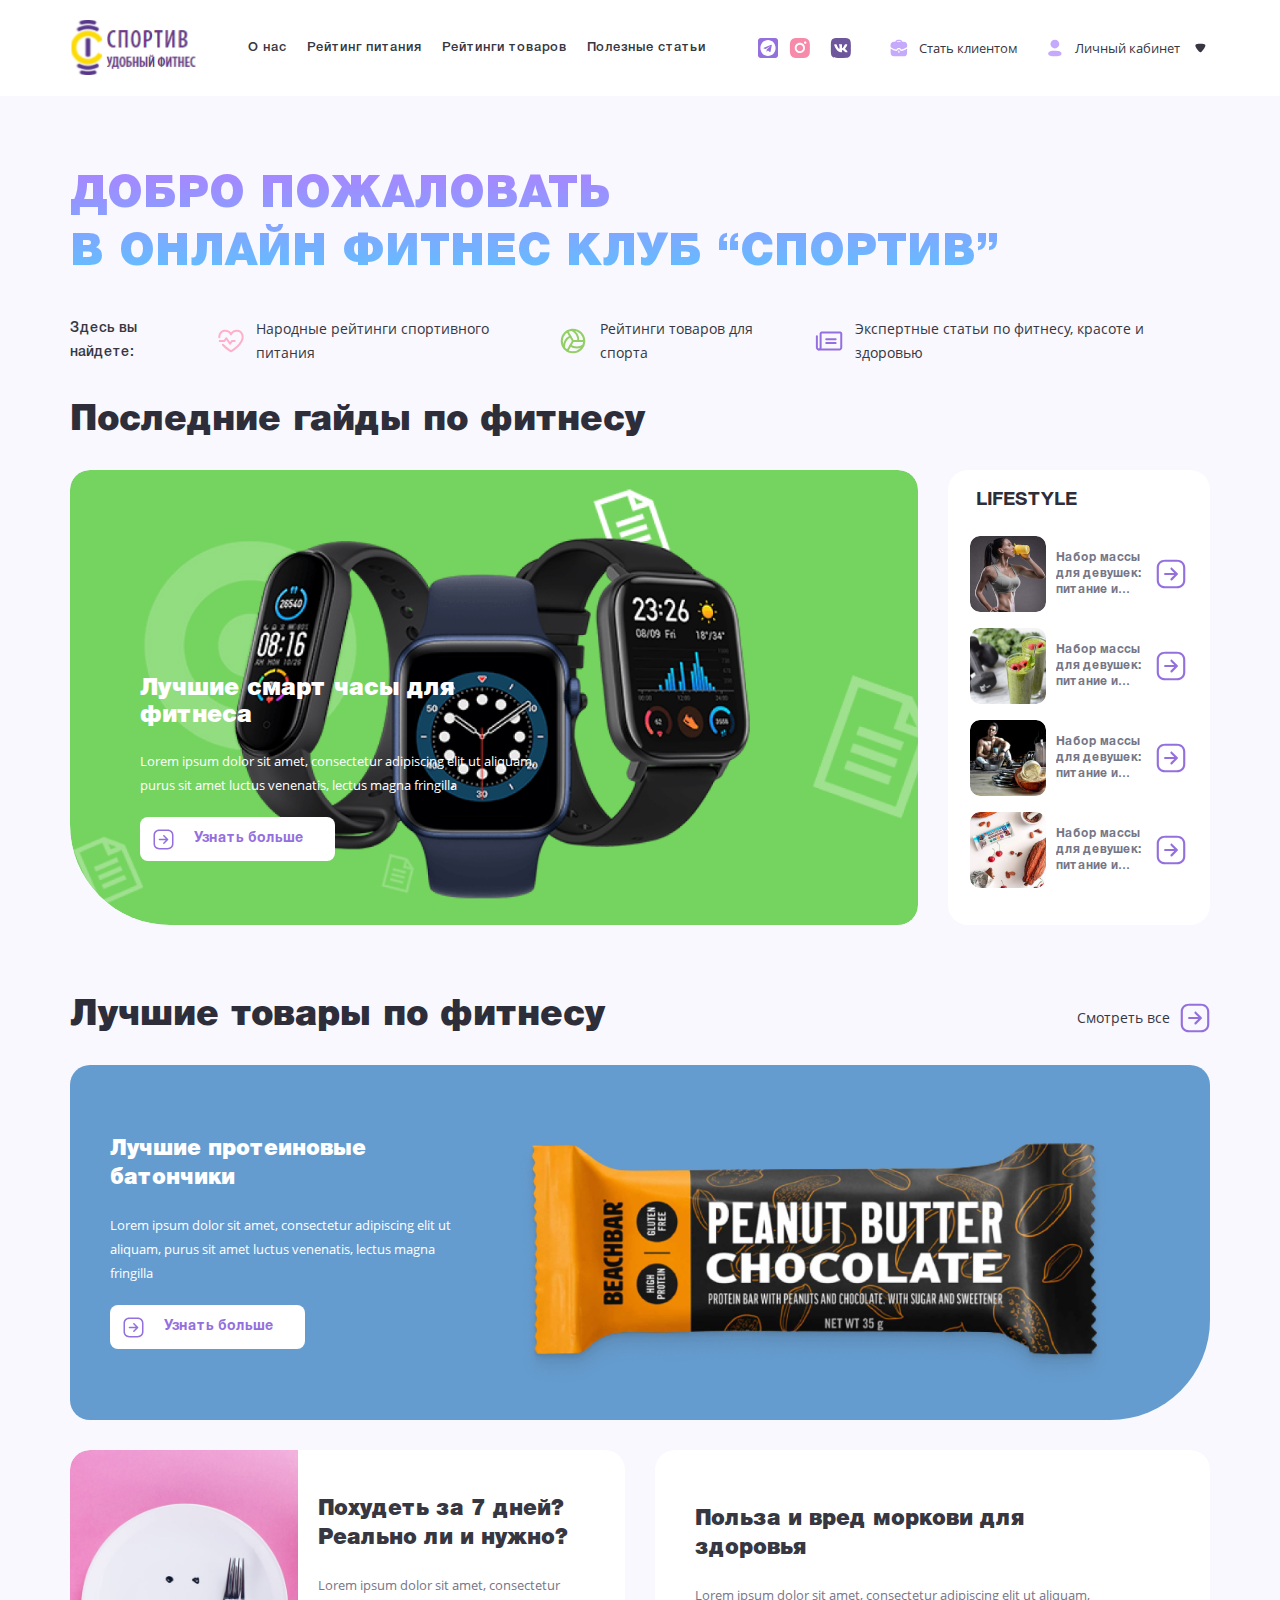
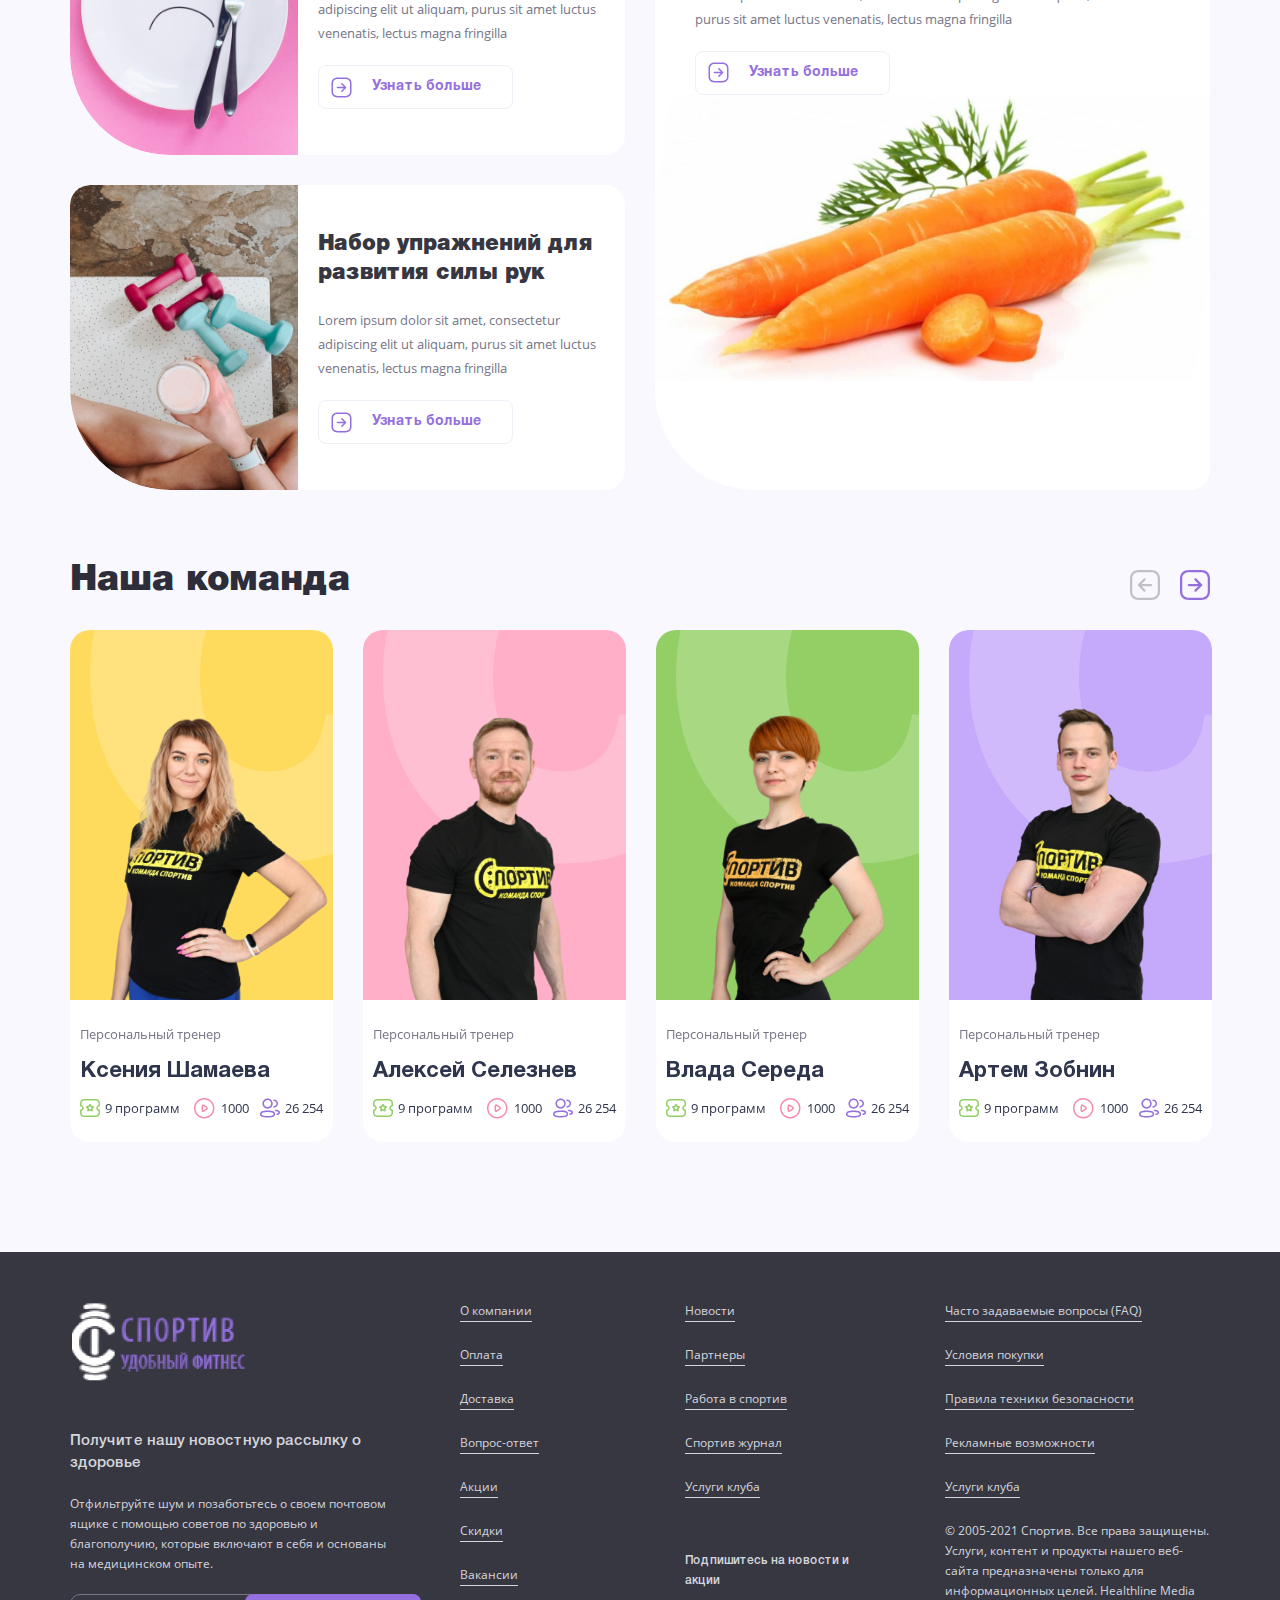
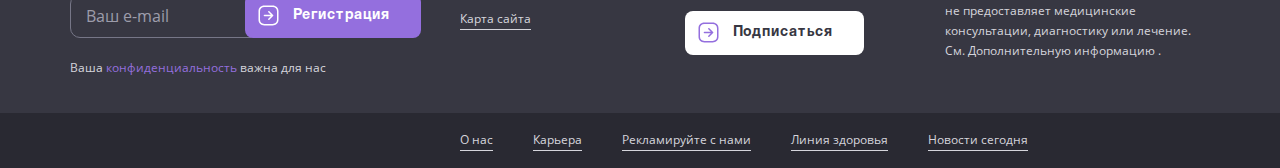
==== index.html @ bdf4cd26 "Add files via upload" ====
<!DOCTYPE html>
<!--[if lt IE 7]><html lang="ru" class="lt-ie9 lt-ie8 lt-ie7"><![endif]-->
<!--[if IE 7]><html lang="ru" class="lt-ie9 lt-ie8"><![endif]-->
<!--[if IE 8]><html lang="ru" class="lt-ie9"><![endif]-->
<!--[if gt IE 8]><!-->
<html lang="ru">
<!--<![endif]-->
<head>
	<meta charset="utf-8" />
	<title>Заголовок</title>
	<meta name="description" content="" />
	<meta http-equiv="X-UA-Compatible" content="IE=edge" />
	<meta name="viewport" content="width=device-width, initial-scale=1.0" />
	<meta name="format-detection" content="telephone=no" />
	<link rel="shortcut icon" href="favicon.png" />
	<link rel="stylesheet" href="libs/bootstrap/bootstrap-grid.css" />
	<link rel="stylesheet" href="libs/fontawesome-free-5.12.0-web/css/all.min.css" />
	<link rel="stylesheet" href="libs/fancybox/jquery.fancybox.css" />
	<link rel="stylesheet" href="libs/slick-1.5.9/slick/slick.css" />
	<link rel="stylesheet" href="libs/slick-1.5.9/slick/slick-theme.css" />
	<link rel="stylesheet" href="libs/jScrollPane-master/style/jquery.jscrollpane.css">
	<link rel="stylesheet" href="css/fonts.css" />
	<link rel="stylesheet" href="css/main.css?ver=1.2" />
	<link rel="stylesheet" href="css/media.css?ver=1.2" />
</head>
<body>

	<div class="wrapper">

		<header class="header">
			<div class="container">
				<div class="header__wrap">
					<span class="btn_nav">
						<span class='sandwich'>
							<span class='sw-topper'></span>
							<span class='sw-bottom'></span>
							<span class='sw-footer'></span>
						</span>
					</span>
					<a href="#" class="logo">
						<img src="img/logo.png" alt="alt">
					</a>
					<ul class="menu">
						<li><a href="#">О нас</a></li>
						<li><a href="#">Рейтинг питания</a></li>
						<li><a href="#">Рейтинги товаров</a></li>
						<li><a href="#">Полезные статьи</a></li>
					</ul>
					<a href="#" class="btn-main btn-main_icon"><img src="img/tg.svg" alt="alt">Наш телеграм канал</a>
					<ul class="social-list">
						<li><a href="#"><img src="img/soc1.svg" alt="alt"></a></li>
						<li><a href="#"><img src="img/soc2.svg" alt="alt"></a></li>
					</ul>
					<a href="#" class="link-icon"><img src="img/ic_work.svg" alt="alt">Стать клиентом</a>
					<a href="#" class="link-icon link-icon_user"><img src="img/ic_user.svg" alt="alt">Личный кабинет <span class="arrow-main"></span></a>
					<a class="mob-user"><img src="img/ic_user2.svg" alt="alt"></a>
				</div>
			</div>
			<div class="menu-mobile">
				<ul class="menu">
					<li><a href="#">О нас</a></li>
					<li><a href="#">Рейтинг питания</a></li>
					<li><a href="#">Рейтинги товаров</a></li>
					<li><a href="#">Полезные статьи</a></li>
				</ul>
				<a href="#" class="link-icon"><img src="img/ic_work.svg" alt="alt">Стать клиентом</a>
				<a href="#" class="link-icon link-icon_user"><img src="img/ic_user.svg" alt="alt">Личный кабинет</a>
				<a href="#" class="btn-main btn-main_icon btn-main_white"><img src="img/tg2.svg" alt="alt">Наш телеграм канал</a>
				<ul class="social-list">
					<li><a href="#"><img src="img/soc1.svg" alt="alt"></a></li>
					<li><a href="#"><img src="img/soc2_1.svg" alt="alt"></a></li>
				</ul>
				<form>
					<div class="form-simple">
						<input type="email" placeholder="Ваш e-mail" required="required">
						<button class="btn-main"><img src="img/ar_right3.svg" alt="alt">Регистрация</button>
					</div>
				</form>
			</div>
		</header>

		<div class="billbord">
			<div class="container">
				<div class="title-big">Добро пожаловать <br>в онлайн фитнес клуб “Спортив”</div>
				<div class="line-about">
					<div class="line-about__title">Здесь вы найдете:</div>
					<div class="line-about__item"><img src="img/ic_ab1.svg" alt="alt">Народные рейтинги спортивного питания</div>
					<div class="line-about__item"><img src="img/ic_ab2.svg" alt="alt">Рейтинги товаров для спорта</div>
					<div class="line-about__item"><img src="img/ic_ab3.svg" alt="alt">Экспертные статьи по фитнесу, красоте и здоровью</div>
				</div>
				<div class="row">
					<div class="col-12">
						<h2 class="title-section">Последние гайды по фитнесу</h2>
					</div>
					<div class="col-xl-9">
						<div class="billbord-main">
							<div class="billbord-main__image">
								<img src="img/billbord.jpg" alt="alt">
							</div>
							<div class="billbord-main__content">
								<h1 class="title-middle">Лучшие смарт часы для фитнеса</h1>
								<p>Lorem ipsum dolor sit amet, consectetur adipiscing elit ut aliquam, purus sit amet luctus venenatis, lectus magna fringilla </p>
								<a href="#" class="btn-main btn-main_white"><img src="img/ar_right.svg" alt="alt">Узнать больше</a>
							</div>
						</div>
					</div>
					<div class="col-xl-3 col_sidebar">
						<div class="sidebar-articles">
							<div class="title-small">LIFESTYLE</div>
							<div class="sidebar-articles__list">
								<a href="#" class="article-min">
									<span class="article-min__image">
										<img src="img/article_min1.jpg" alt="alt">
									</span>
									<span class="article-min__text">Набор массы для девушек: питание и тренировки</span>
									<span class="arrow-page"></span>
								</a>
								<a href="#" class="article-min">
									<span class="article-min__image">
										<img src="img/article_min2.jpg" alt="alt">
									</span>
									<span class="article-min__text">Набор массы для девушек: питание и тренировки</span>
									<span class="arrow-page"></span>
								</a>
								<a href="#" class="article-min">
									<span class="article-min__image">
										<img src="img/article_min3.jpg" alt="alt">
									</span>
									<span class="article-min__text">Набор массы для девушек: питание и тренировки</span>
									<span class="arrow-page"></span>
								</a>
								<a href="#" class="article-min">
									<span class="article-min__image">
										<img src="img/article_min4.jpg" alt="alt">
									</span>
									<span class="article-min__text">Набор массы для девушек: питание и тренировки</span>
									<span class="arrow-page"></span>
								</a>
								<a href="#" class="article-min">
									<span class="article-min__image">
										<img src="img/article_min1.jpg" alt="alt">
									</span>
									<span class="article-min__text">Набор массы для девушек: питание и тренировки</span>
									<span class="arrow-page"></span>
								</a>
								<a href="#" class="article-min">
									<span class="article-min__image">
										<img src="img/article_min2.jpg" alt="alt">
									</span>
									<span class="article-min__text">Набор массы для девушек: питание и тренировки</span>
									<span class="arrow-page"></span>
								</a>
								<a href="#" class="article-min">
									<span class="article-min__image">
										<img src="img/article_min3.jpg" alt="alt">
									</span>
									<span class="article-min__text">Набор массы для девушек: питание и тренировки</span>
									<span class="arrow-page"></span>
								</a>
								<a href="#" class="article-min">
									<span class="article-min__image">
										<img src="img/article_min4.jpg" alt="alt">
									</span>
									<span class="article-min__text">Набор массы для девушек: питание и тренировки</span>
									<span class="arrow-page"></span>
								</a>
								<a href="#" class="article-min">
									<span class="article-min__image">
										<img src="img/article_min1.jpg" alt="alt">
									</span>
									<span class="article-min__text">Набор массы для девушек: питание и тренировки</span>
									<span class="arrow-page"></span>
								</a>
								<a href="#" class="article-min">
									<span class="article-min__image">
										<img src="img/article_min2.jpg" alt="alt">
									</span>
									<span class="article-min__text">Набор массы для девушек: питание и тренировки</span>
									<span class="arrow-page"></span>
								</a>
								<a href="#" class="article-min">
									<span class="article-min__image">
										<img src="img/article_min3.jpg" alt="alt">
									</span>
									<span class="article-min__text">Набор массы для девушек: питание и тренировки</span>
									<span class="arrow-page"></span>
								</a>
								<a href="#" class="article-min">
									<span class="article-min__image">
										<img src="img/article_min4.jpg" alt="alt">
									</span>
									<span class="article-min__text">Набор массы для девушек: питание и тренировки</span>
									<span class="arrow-page"></span>
								</a>
							</div>
						</div>
					</div>
				</div>
			</div>
		</div>

		<div class="products">
			<div class="container">
				<div class="head-section">
					<div class="title-section">Лучшие товары по фитнесу</div>
					<a href="#" class="link-page">Смотреть все <span class="arrow-page"></span></a>
				</div>
				<div class="big-article">
					<div class="row align-items-center">
						<div class="col-xl-4">
							<div class="big-article__content">
								<div class="title-block">Лучшие протеиновые батончики</div>
								<p>Lorem ipsum dolor sit amet, consectetur adipiscing elit ut aliquam, purus sit amet luctus venenatis, lectus magna fringilla </p>
								<a href="#" class="btn-main btn-main_white"><img src="img/ar_right.svg" alt="alt">Узнать больше</a>
							</div>
						</div>
						<div class="col-xl-8">
							<div class="big-article__image">
								<img src="img/itm1.png" alt="alt">
							</div>
						</div>
					</div>
				</div>
				<div class="button-mobile">
					<a href="#" class="link-page">Смотреть все <span class="arrow-page"></span></a>
				</div>
				<div class="row">
					<div class="col-lg-6">
						<div class="item-article">
							<a href="#" class="item-article__image">
								<img src="img/art1.jpg" alt="alt">
							</a>
							<div class="item-article__content">
								<a href="#" class="title-block">Похудеть за 7 дней? Реально ли и нужно?</a>
								<p>Lorem ipsum dolor sit amet, consectetur adipiscing elit ut aliquam, purus sit amet luctus venenatis, lectus magna fringilla </p>
								<a href="#" class="btn-main btn-main_white"><img src="img/ar_right.svg" alt="alt">Узнать больше</a>
							</div>
						</div>
						<div class="item-article">
							<a href="#" class="item-article__image">
								<img src="img/art2.jpg" alt="alt">
							</a>
							<div class="item-article__content">
								<a href="#" class="title-block">Набор упражнений для развития силы рук</a>
								<p>Lorem ipsum dolor sit amet, consectetur adipiscing elit ut aliquam, purus sit amet luctus venenatis, lectus magna fringilla </p>
								<a href="#" class="btn-main btn-main_white"><img src="img/ar_right.svg" alt="alt">Узнать больше</a>
							</div>
						</div>
					</div>
					<div class="col-lg-6">
						<div class="item-article item-article_big">
							<a href="#" class="item-article__bigimage">
								<img src="img/art3.jpg" alt="alt">
							</a>
							<div class="item-article__content">
								<a href="#" class="title-block">Польза и вред моркови для здоровья</a>
								<p>Lorem ipsum dolor sit amet, consectetur adipiscing elit ut aliquam, purus sit amet luctus venenatis, lectus magna fringilla </p>
								<a href="#" class="btn-main btn-main_white"><img src="img/ar_right.svg" alt="alt">Узнать больше</a>
							</div>
						</div>
					</div>
				</div>
			</div>
		</div>

		<div class="team">
			<div class="container">
				<div class="head-section">
					<div class="title-section">Наша команда</div>
				</div>
				<ul class="slider-team arrows-right">
					<li>
						<a href="#" class="item-team item-team_1">
							<span class="item-team__image">
								<img src="img/team1.png" alt="alt">
								<span class="item-team__bg">С</span>
							</span>
							<span class="item-team__content">
								<span class="item-team__descr">Персональный тренер</span>
								<span class="item-team__title">Ксения Шамаева</span>
								<span class="item-team__features">
									<span class="item-team__feautere"><img src="img/ic_tm1.svg" alt="alt">9 программ</span>
									<span class="item-team__feautere"><img src="img/ic_tm2.svg" alt="alt">1000</span>
									<span class="item-team__feautere"><img src="img/ic_tm3.svg" alt="alt">26 254</span>
								</span>
							</span>
						</a>
					</li>
					<li>
						<a href="#" class="item-team item-team_2">
							<span class="item-team__image">
								<img src="img/team2.png" alt="alt">
								<span class="item-team__bg">С</span>
							</span>
							<span class="item-team__content">
								<span class="item-team__descr">Персональный тренер</span>
								<span class="item-team__title">Алексей Селезнев</span>
								<span class="item-team__features">
									<span class="item-team__feautere"><img src="img/ic_tm1.svg" alt="alt">9 программ</span>
									<span class="item-team__feautere"><img src="img/ic_tm2.svg" alt="alt">1000</span>
									<span class="item-team__feautere"><img src="img/ic_tm3.svg" alt="alt">26 254</span>
								</span>
							</span>
						</a>
					</li>
					<li>
						<a href="#" class="item-team item-team_3">
							<span class="item-team__image">
								<img src="img/team3.png" alt="alt">
								<span class="item-team__bg">С</span>
							</span>
							<span class="item-team__content">
								<span class="item-team__descr">Персональный тренер</span>
								<span class="item-team__title">Влада Середа</span>
								<span class="item-team__features">
									<span class="item-team__feautere"><img src="img/ic_tm1.svg" alt="alt">9 программ</span>
									<span class="item-team__feautere"><img src="img/ic_tm2.svg" alt="alt">1000</span>
									<span class="item-team__feautere"><img src="img/ic_tm3.svg" alt="alt">26 254</span>
								</span>
							</span>
						</a>
					</li>
					<li>
						<a href="#" class="item-team item-team_4">
							<span class="item-team__image">
								<img src="img/team4.png" alt="alt">
								<span class="item-team__bg">С</span>
							</span>
							<span class="item-team__content">
								<span class="item-team__descr">Персональный тренер</span>
								<span class="item-team__title">Артем Зобнин</span>
								<span class="item-team__features">
									<span class="item-team__feautere"><img src="img/ic_tm1.svg" alt="alt">9 программ</span>
									<span class="item-team__feautere"><img src="img/ic_tm2.svg" alt="alt">1000</span>
									<span class="item-team__feautere"><img src="img/ic_tm3.svg" alt="alt">26 254</span>
								</span>
							</span>
						</a>
					</li>
					<li>
						<a href="#" class="item-team item-team_1">
							<span class="item-team__image">
								<img src="img/team1.png" alt="alt">
								<span class="item-team__bg">С</span>
							</span>
							<span class="item-team__content">
								<span class="item-team__descr">Персональный тренер</span>
								<span class="item-team__title">Ксения Шамаева</span>
								<span class="item-team__features">
									<span class="item-team__feautere"><img src="img/ic_tm1.svg" alt="alt">9 программ</span>
									<span class="item-team__feautere"><img src="img/ic_tm2.svg" alt="alt">1000</span>
									<span class="item-team__feautere"><img src="img/ic_tm3.svg" alt="alt">26 254</span>
								</span>
							</span>
						</a>
					</li>
					<li>
						<a href="#" class="item-team item-team_2">
							<span class="item-team__image">
								<img src="img/team2.png" alt="alt">
								<span class="item-team__bg">С</span>
							</span>
							<span class="item-team__content">
								<span class="item-team__descr">Персональный тренер</span>
								<span class="item-team__title">Алексей Селезнев</span>
								<span class="item-team__features">
									<span class="item-team__feautere"><img src="img/ic_tm1.svg" alt="alt">9 программ</span>
									<span class="item-team__feautere"><img src="img/ic_tm2.svg" alt="alt">1000</span>
									<span class="item-team__feautere"><img src="img/ic_tm3.svg" alt="alt">26 254</span>
								</span>
							</span>
						</a>
					</li>
				</ul>
			</div>
		</div>

		<footer class="footer">
			<div class="container">
				<div class="row">
					<div class="col-xl-4">
						<div class="footer__left">
							<a href="#" class="logo">
								<img src="img/logo2.png" alt="alt">
							</a>
							<div class="footer__title">Получите нашу новостную рассылку о здоровье</div>
							<p>Отфильтруйте шум и позаботьтесь о своем почтовом ящике с помощью советов по здоровью и благополучию, которые включают в себя и основаны на медицинском опыте.</p>
							<form>
								<div class="form-simple">
									<input type="email" placeholder="Ваш e-mail" required="required">
									<button class="btn-main"><img src="img/ar_right3.svg" alt="alt">Регистрация</button>
								</div>
							</form>
							<p>Ваша <a href="#">конфиденциальность</a> важна для нас</p>
						</div>
					</div>
					<div class="col-xl-8">
						<div class="row">
							<div class="col-xl-3 col-6">
								<ul class="footer__nav">
									<li><a href="#">О компании</a></li>
									<li><a href="#">Оплата</a></li>
									<li><a href="#">Доставка</a></li>
									<li><a href="#">Вопрос-ответ</a></li>
									<li><a href="#">Акции</a></li>
									<li><a href="#">Скидки</a></li>
									<li><a href="#">Вакансии</a></li>
									<li><a href="#">Карта сайта</a></li>
								</ul>
							</div>
							<div class="col-xl-4 col-6">
								<div class="footer__center">
									<ul class="footer__nav">
										<li><a href="#">Новости</a></li>
										<li><a href="#">Партнеры</a></li>
										<li><a href="#">Работа в спортив</a></li>
										<li><a href="#">Спортив журнал</a></li>
										<li><a href="#">Услуги клуба</a></li>
									</ul>
									<div class="footer__subtitle">Подпишитесь на новости и акции</div>
									<a href="#" class="btn-main btn-main_white"><img src="img/ar_right.svg" alt="alt">Подписаться</a>
								</div>
							</div>
							<div class="col-xl-5">
								<div class="footer__right">
									<ul class="footer__nav">
										<li><a href="#">Часто задаваемые вопросы (FAQ)</a></li>
										<li><a href="#">Условия покупки</a></li>
										<li><a href="#">Правила техники безопасности</a></li>
										<li><a href="#">Рекламные возможности</a></li>
										<li><a href="#">Услуги клуба</a></li>
									</ul>
									<p>© 2005-2021 Спортив. Все права защищены. Услуги, контент и продукты нашего веб-сайта предназначены только для информационных целей. Healthline Media не предоставляет медицинские консультации, диагностику или лечение. См. Дополнительную информацию .</p>
								</div>
								<div class="mob-footer">
									<div class="footer__subtitle">Подпишитесь на новости и акции</div>
									<a href="#" class="btn-main btn-main_white"><img src="img/ar_right.svg" alt="alt">Подписаться</a>
								</div>
							</div>
						</div>
					</div>
				</div>
			</div>
			<div class="footer__bottom">
				<div class="container">
					<div class="row">
						<div class="col-xl-8 offset-xl-4">
							<ul class="footer__nav">
								<li><a href="#">О нас</a></li>
								<li><a href="#">Карьера</a></li>
								<li><a href="#">Рекламируйте с нами</a></li>
								<li><a href="#">Линия здоровья</a></li>
								<li><a href="#">Новости сегодня </a></li>
							</ul>
						</div>
					</div>
				</div>
			</div>
		</footer>
		
	</div>

	<!--[if lt IE 9]>
	<script src="libs/html5shiv/es5-shim.min.js"></script>
	<script src="libs/html5shiv/html5shiv.min.js"></script>
	<script src="libs/html5shiv/html5shiv-printshiv.min.js"></script>
	<script src="libs/respond/respond.min.js"></script>
<![endif]-->
<script src="libs/jquery/jquery-1.11.1.min.js"></script>
<script src="libs/jquery-mousewheel/jquery.mousewheel.min.js"></script>
<script src="libs/fancybox/jquery.fancybox.pack.js"></script>
<script src="libs/slick-1.5.9/slick/slick.min.js"></script>
<script src="libs/scroll2id/PageScroll2id.min.js"></script>
<script src="libs/mask/jquery.maskedinput.js"></script>
<script src="libs/jScrollPane-master/script/jquery.jscrollpane.min.js"></script>
<script src="libs/jQueryFormStyler-master/jquery.formstyler.min.js"></script>
<script src="js/common.js?ver=1.2"></script>
<!-- Yandex.Metrika counter --><!-- /Yandex.Metrika counter -->
<!-- Google Analytics counter --><!-- /Google Analytics counter -->
</body>
</html>
---- css/fonts.css ----
@font-face {
	font-family: 'Open Sans';
	src: url('../fonts/OpenSans-Light.eot');
	src: url('../fonts/OpenSans-Light.eot?#iefix') format('embedded-opentype'),
	url('../fonts/OpenSans-Light.woff') format('woff'),
	url('../fonts/OpenSans-Light.ttf') format('truetype');
	font-weight: 300;
	font-style: normal;
}
@font-face {
	font-family: 'Open Sans';
	src: url('../fonts/OpenSans-Regular.eot');
	src: url('../fonts/OpenSans-Regular.eot?#iefix') format('embedded-opentype'),
	url('../fonts/OpenSans-Regular.woff') format('woff'),
	url('../fonts/OpenSans-Regular.ttf') format('truetype');
	font-weight: normal;
	font-style: normal;
}
@font-face {
	font-family: 'Open Sans';
	src: url('../fonts/OpenSans-SemiBold.eot');
	src: url('../fonts/OpenSans-SemiBold.eot?#iefix') format('embedded-opentype'),
	url('../fonts/OpenSans-SemiBold.woff') format('woff'),
	url('../fonts/OpenSans-SemiBold.ttf') format('truetype');
	font-weight: 600;
	font-style: normal;
}
@font-face {
	font-family: 'Open Sans';
	src: url('../fonts/OpenSans-Bold.eot');
	src: url('../fonts/OpenSans-Bold.eot?#iefix') format('embedded-opentype'),
	url('../fonts/OpenSans-Bold.woff') format('woff'),
	url('../fonts/OpenSans-Bold.ttf') format('truetype');
	font-weight: 700;
	font-style: normal;
}
@font-face {
	font-family: 'Open Sans';
	src: url('../fonts/OpenSans-ExtraBold.eot');
	src: url('../fonts/OpenSans-ExtraBold.eot?#iefix') format('embedded-opentype'),
	url('../fonts/OpenSans-ExtraBold.woff') format('woff'),
	url('../fonts/OpenSans-ExtraBold.ttf') format('truetype');
	font-weight: 800;
	font-style: normal;
}
@font-face {
	font-family: 'Open Sans';
	src: url('../fonts/OpenSans-ExtraBoldItalic.eot');
	src: url('../fonts/OpenSans-ExtraBoldItalic.eot?#iefix') format('embedded-opentype'),
	url('../fonts/OpenSans-ExtraBoldItalic.woff') format('woff'),
	url('../fonts/OpenSans-ExtraBoldItalic.ttf') format('truetype');
	font-weight: 800;
	font-style: italic;
}
@font-face {
	font-family: 'Open Sans';
	src: url('../fonts/OpenSans-BoldItalic.eot');
	src: url('../fonts/OpenSans-BoldItalic.eot?#iefix') format('embedded-opentype'),
	url('../fonts/OpenSans-BoldItalic.woff') format('woff'),
	url('../fonts/OpenSans-BoldItalic.ttf') format('truetype');
	font-weight: 700;
	font-style: italic;
}
@font-face {
	font-family: 'Open Sans';
	src: url('../fonts/OpenSans-Italic.eot');
	src: url('../fonts/OpenSans-Italic.eot?#iefix') format('embedded-opentype'),
	url('../fonts/OpenSans-Italic.woff') format('woff'),
	url('../fonts/OpenSans-Italic.ttf') format('truetype');
	font-weight: normal;
	font-style: italic;
}
@font-face {
	font-family: 'Helvetica Neue';
	src: url('../fonts/HelveticaNeueCyr-Light.eot');
	src: url('../fonts/HelveticaNeueCyr-Light.eot?#iefix') format('embedded-opentype'),
	url('../fonts/HelveticaNeueCyr-Light.woff') format('woff'),
	url('../fonts/HelveticaNeueCyr-Light.ttf') format('truetype');
	font-weight: 300;
	font-style: normal;
}
@font-face {
	font-family: 'Helvetica Neue';
	src: url('../fonts/HelveticaNeueCyr-Roman.eot');
	src: url('../fonts/HelveticaNeueCyr-Roman.eot?#iefix') format('embedded-opentype'),
	url('../fonts/HelveticaNeueCyr-Roman.woff') format('woff'),
	url('../fonts/HelveticaNeueCyr-Roman.ttf') format('truetype');
	font-weight: normal;
	font-style: normal;
}
@font-face {
	font-family: 'Helvetica Neue';
	src: url('../fonts/HelveticaNeueCyr-Medium.eot');
	src: url('../fonts/HelveticaNeueCyr-Medium.eot?#iefix') format('embedded-opentype'),
	url('../fonts/HelveticaNeueCyr-Medium.woff') format('woff'),
	url('../fonts/HelveticaNeueCyr-Medium.ttf') format('truetype');
	font-weight: 500;
	font-style: normal;
}
@font-face {
	font-family: 'Helvetica Neue';
	src: url('../fonts/HelveticaNeueCyr-Bold.eot');
	src: url('../fonts/HelveticaNeueCyr-Bold.eot?#iefix') format('embedded-opentype'),
	url('../fonts/HelveticaNeueCyr-Bold.woff') format('woff'),
	url('../fonts/HelveticaNeueCyr-Bold.ttf') format('truetype');
	font-weight: 700;
	font-style: normal;
}
@font-face {
	font-family: 'Helvetica Neue';
	src: url('../fonts/HelveticaNeueCyr-Heavy.eot');
	src: url('../fonts/HelveticaNeueCyr-Heavy.eot?#iefix') format('embedded-opentype'),
	url('../fonts/HelveticaNeueCyr-Heavy.woff') format('woff'),
	url('../fonts/HelveticaNeueCyr-Heavy.ttf') format('truetype');
	font-weight: 800;
	font-style: normal;
}
@font-face {
	font-family: 'Helvetica Neue';
	src: url('../fonts/HelveticaNeueCyr-Black.eot');
	src: url('../fonts/HelveticaNeueCyr-Black.eot?#iefix') format('embedded-opentype'),
	url('../fonts/HelveticaNeueCyr-Black.woff') format('woff'),
	url('../fonts/HelveticaNeueCyr-Black.ttf') format('truetype');
	font-weight: 900;
	font-style: normal;
}
---- css/main.css ----
*::-webkit-input-placeholder {
	color: #9C9CAA;
	opacity: 1;
}
*:-moz-placeholder {
	color: #9C9CAA;
	opacity: 1;
}
*::-moz-placeholder {
	color: #9C9CAA;
	opacity: 1;
}
*:-ms-input-placeholder {
	color: #9C9CAA;
	opacity: 1;
}

body input:focus:required:invalid,
body textarea:focus:required:invalid {
	
}
body input:required:valid,
body textarea:required:valid {
	
}
body {
	font-family: 'Open Sans';
	font-size: 16px;
	line-height: 24px;
	color: #767687;
	overflow-x: hidden;
	margin: 0;
	background: #F8F8FE;
}
button {
	cursor: pointer;
}
h1,h2,h3,h4,h5,h6 {
	padding: 0;
	margin: 0;
	font-weight: normal;
}
.wrapper {
	padding-top: 96px;
	overflow: hidden;
}
a {
	text-decoration: none;
	outline: none;
}
* {
	outline: none !important;
}
ul {
	padding: 0;
	margin: 0;
}
ul li {
	list-style-type: none;
	outline: none;
}
img {
	outline: none;
	display: block;
}
p {
	padding: 0;
	margin: 0;
}
.header {
	padding: 17px 0;
	background-color: #fff;
	position: fixed;
	top: 0;
	left: 0;
	width: 100%;
	z-index: 900;
}
.header__wrap {
	display: flex;
	align-items: center;
	justify-content: space-between;
}
.logo {
	display: inline-block;
}
.logo img {
	max-width: 100%;
	height: auto;
}
.menu {
	margin: 0 25px;
	font-weight: 500;
	display: flex;
	align-items: center;
	justify-content: space-between;
	font-family: 'Helvetica Neue';
}
.menu a {
	margin: 0 25px;
	color: #373742;
	transition: all 0.3s;
}
.menu a:hover {
	color: #FF6D8D;
}
.btn-main {
	font-size: 14px;
	line-height: 20px;
	font-weight: 700;
	padding: 0 30px;
	height: 44px;
	background-color: #946FDE;
	border-radius: 8px;
	border: 1px solid transparent;
	font-family: 'Helvetica Neue';
	color: #FFFFFF;
	display: inline-flex;
	align-items: center;
	justify-content: center;
	text-align: center;
	transition: all 0.3s;
}
.btn-main:hover {
	border-color: #9BABB1;
	background-color: #fff;
	color: #FF6D8D;
}
.btn-main:hover img {
	filter: invert(0.5) sepia(1) hue-rotate(305deg) saturate(8) brightness(1);
}
.btn-main:focus {
	color: #fff;
	background-color: #FF6D8D;
	box-shadow: inset 0px 6px 6px rgba(0, 0, 0, 0.15), inset 0px 2px 2px rgba(0, 0, 0, 0.2);
	border-color: transparent;
}
.btn-main:focus img {
	filter: none;
}
.tn-main_min {
	height: 44px;
}
.btn-main img {
	margin-right: 20px;
}
.btn-main_icon {
	padding-left: 12px;
}
.social-list {
	display: flex;
	align-items: center;
}
.social-list a {
	margin: 0 10px;
	vertical-align: middle;
	display: inline-block;
}
.link-icon {
	font-weight: 500;
	color: #373742;
	transition: all 0.3s;
	display: inline-flex;
	align-items: center;
}
.link-icon:hover {
	color: #FF6D8D;
}
.link-icon img {
	margin-right: 10px;
}
.arrow-main {
	width: 20px;
	height: 20px;
	background-image: url(../img/ar.svg);
	background-repeat: no-repeat;
	background-position: center;
	transition: all 0.3s;
}
.link-icon .arrow-main {
	margin-left: 10px;
}
.title-big {
	font-size: 48px;
	line-height: 58px;
	margin-bottom: 35px;
	font-weight: 900;
	text-transform: uppercase;
	font-family: 'Helvetica Neue';
	background: -webkit-linear-gradient(rgba(172, 130, 255, 1), rgba(92, 196, 255, 1));
	-webkit-background-clip: text;
	-webkit-text-fill-color: transparent;
}
.billbord {
	padding-top: 70px;
}
.title-section {
	font-size: 36px;
	line-height: 40px;
	margin-bottom: 30px;
	font-weight: 900;
	font-family: 'Helvetica Neue';
	color: #2E2E3A;
}
.billbord-main {
	position: relative;
}
.billbord-main__image {
	height: 565px;
	border-radius: 20px;
	border-radius: 20px;
	border-bottom-left-radius: 100px;
	overflow: hidden;
}
.billbord-main__image img {
	width: 100%;
	height: 100%;
	object-fit: cover;
	border-radius: 20px;
	border-bottom-left-radius: 100px;
	font-family: 'object-fit: cover;';
	-webkit-transition: all 0.3s; 
	-o-transition: all 0.3s;
	transition: all 0.3s;
}
.billbord-main:hover .billbord-main__image img  {
	transform: scale(1.2);
}
.title-middle {
	font-size: 28px;
	line-height: 32px;
	font-weight: 900;
	font-family: 'Helvetica Neue';
}
.billbord-main__content {
	bottom: 64px;
	left: 70px;
	max-width: 430px;
	width: 100%;
	color: #fff;
	position: absolute;
	z-index: 2;
}
.btn-main_white {
	color: #946FDE;
	background-color: #fff;
}
.btn-main_white:hover {
	background-color: #946FDE;
	color: #fff;
	border-color: #946FDE;
}
.btn-main_white:hover img,
.btn-main_white:focus img {
	filter: invert(0) sepia(0) saturate(1) hue-rotate(0deg) brightness(5);
}
.item-article .btn-main,
.big-article .btn-main,
.billbord-main__content .btn-main {
	padding-left: 12px;
	margin-top: 20px;
	height: 44px;
}
.billbord-main__content .title-middle {
	margin-bottom: 20px;
}
.sidebar-articles {
	padding: 35px 13px;
	background: #FFFFFF;
	border-radius: 20px;
	min-height: 100%;
}
.title-small {
	font-size: 22px;
	line-height: 30px;
	font-weight: 700;
	color: #2E2E3A;
	font-family: 'Helvetica Neue';
}
.article-min {
	padding: 17px 19px;
	padding-right: 12px;
	font-size: 14px;
	line-height: 20px;
	font-family: 'Helvetica Neue';
	font-weight: 700;
	color: #767687;
	display: flex;
	border-radius: 20px;
	align-items: center;
	transition: all 0.3s;
}	
.article-min__image {
	width: 76px;
	height: 76px;
	margin-right: 10px;
	border-radius: 10px;
	flex: none;
}
.article-min__image img {
	width: 100%;
	height: 100%;
	object-fit: cover;
	border-radius: 10px;
	font-family: 'object-fit: cover;';
	-webkit-transition: all 0.3s; 
	-o-transition: all 0.3s;
	transition: all 0.3s;
}
.article-min__text {
	display: -webkit-box;
	-webkit-line-clamp: 3;
	-webkit-box-orient: vertical;  
	overflow: hidden;
	padding-right: 8px;
	margin-right: auto;

}
.article-min:hover {
	color: #fff;
	background-color: #946FDE;
}
.arrow-page {
	width: 30px;
	height: 30px;
	flex: none;
	position: relative;
	display: inline-block;
	background-repeat: no-repeat;
	background-position: center;
	background-size: 100% 100%;
}
.arrow-page::before,
.arrow-page::after {
	position: absolute;
	display: block;
	content: " ";
	width: 100%;
	height: 100%;
	top: 0;
	left: 0;
	background-image: url(../img/ar_right2.svg);
	background-repeat: no-repeat;
	background-position: center;
	background-size: 100% 100%;
	opacity: 0;
	transition: all 0.3s;
}
.arrow-page::before {
	background-image: url(../img/ar_right.svg);
	opacity: 1;
}
.article-min:hover .arrow-page::after {
	opacity: 1;
}
.sidebar-articles__list {
	max-height: 450px;
	padding-right: 5px;
	overflow: auto;
}
.sidebar-articles__list::-webkit-scrollbar {
	-webkit-appearance: none;
}
.sidebar-articles__list::-webkit-scrollbar:vertical {
	width: 5px;
}
.sidebar-articles__list::-webkit-scrollbar:horizontal {
	height: 5px;
}
.sidebar-articles__list::-webkit-scrollbar-thumb {
	background-color: #C5A9FB;
	border-radius: 50px;
}
.sidebar-articles__list::-webkit-scrollbar-track {
	border-radius: 50px;
	background-color: transparent;
}
.line-about__item {
	margin-left: 30px;
	display: inline-flex;
	align-items: center;
}
.line-about__item img {
	margin-right: 10px;
	max-width: 30px;
}
.line-about {
	font-size: 18px;
	margin-bottom: 35px;
	color: #373742;
	display: flex;
	align-items: center;
}
.line-about__title {
	font-weight: 500;
	font-family: 'Helvetica Neue';
}
.head-section {
	margin-top: 70px;
	display: flex;
	align-items: center;
	justify-content: space-between;
}
.link-page {
	font-size: 14px;
	line-height: 20px;
	color: #373742;
	display: inline-flex;
	align-items: center;
	transition: all 0.3s;
}
.link-page .arrow-page {
	margin-left: 10px;
}
.link-page:hover {
	color: #946FDE;
}
.link-page:hover .arrow-page::after {
	opacity: 1;
}
.link-page:hover .arrow-page::before {
	opacity: 0;
}
.head-section .link-page {
	margin-bottom: 25px;
}
.sidebar-articles .title-small {
	padding-left: 15px;
	padding-bottom: 15px;
}
.big-article {
	padding-left: 70px;
	background: #659CCF;
	border-radius: 20px;
	color: #fff;
	border-bottom-right-radius: 100px;
}
.title-block {
	font-size: 28px;
	line-height: 32px;
	color: #373742;
	font-weight: 900;
	font-family: 'Helvetica Neue';
}
.big-article .title-block {
	color: #fff;
	margin-bottom: 20px;
}
.big-article__image {
	position: relative;
	top: 30px;
}
.big-article__image img {
	max-width: 100%;
	transition: all 0.3s;
	height: auto;
}
.big-article:hover .big-article__image img {
	transform: rotate(15deg);
}
.item-article {
	display: flex;
	border-radius: 20px;
	border-bottom-left-radius: 100px;
	margin-top: 30px;
	background-color: #fff;
	align-items: center;
}
.item-article__content {
	padding: 0 30px;
	padding-right: 50px;
	flex: 1;
}
.item-article__image {
	width: 302px;
	height: 344px;
	border-radius: 20px;
	border-top-right-radius: 0;
	border-bottom-right-radius: 0;
	border-bottom-left-radius: 100px;
	flex: none;
	overflow: hidden;
	display: block;
}
.item-article__image img {
	width: 100%;
	height: 100%;
	object-fit: cover;
	border-radius: 20px;
	border-top-right-radius: 0;
	border-bottom-right-radius: 0;
	border-bottom-left-radius: 100px;
	font-family: 'object-fit: cover;';
	-webkit-transition: all 0.3s; 
	-o-transition: all 0.3s;
	transition: all 0.3s;
}
.item-article:hover .item-article__image img {
	transform: scale(1.05);
}
.item-article .btn-main {
	border: 1px solid #EFEFF7;
}
.item-article .title-block {
	display: block;
	margin-bottom: 20px;
}
.item-article_big {
	min-height: calc(100% - 30px);
	overflow: hidden;
	display: flex;
	flex-direction: column-reverse;
	justify-content: flex-end;
	align-items: flex-start;
}
.item-article__bigimage img {
	transition: all 0.3s;
	max-width: 100%;
	height: auto;
}
.item-article:hover .item-article__bigimage img  {
	transform: rotate(-8deg);
}
.item-article_big .item-article__content {
	padding: 50px 0px;
	max-width: 413px;
	margin-left: 70px;
	padding: 0;
	padding-top: 55px;
	flex: none;
}
.item-team {
	background: #FFFFFF;
	color: #2E354D;
	overflow: hidden;
	border-radius: 20px;
	display: block;
}
.item-team__image {
	height: 418px;
	background-color: #FFDB5D;
	align-items: flex-end;
	justify-content: center;
	display: flex;
	z-index: 1;
	position: relative;
	transition: all 0.3s;
	overflow: hidden;
}
.item-team__bg {
	font-size: 500px;
	line-height: 58px;
	font-weight: 900;
	text-transform: uppercase;
	color: #FFFFFF;
	opacity: 0.2;
	position: absolute;
	top: 60px;
	left: 0;
	font-family: 'Helvetica Neue';
	z-index: -1;
	transition: all 0.3s;
}
.item-team__image img {
	max-width: 100%;
	max-height: 100%;
	transition: all 0.3s;
}
.item-team__content {
	padding: 29px 20px;
	display: block;
}
.item-team__features {
	display: flex;
	align-items: center;
	justify-content: space-between;
}
.item-team__feautere {
	display: inline-flex;
	align-items: center;
}
.item-team__feautere img {
	margin-right: 10px;
}
.item-team__descr {
	color: #767687;
	margin-bottom: 10px;
	display: block;
}
.item-team__title {
	font-size: 22px;
	line-height: 30px;
	font-family: 'Helvetica Neue';
	font-weight: 700;
	margin-bottom: 10px;
	transition: all 0.3s;
	display: block;
}
.team {
	padding-bottom: 110px;
}
.item-team:hover .item-team__image {
	background-color: #F2994A;
}
.item-team:hover .item-team__image img {
	transform: scale(1.2) translateY(40px);
}
.item-team:hover .item-team__bg {
	opacity: 1;
	color: #FFDB5E;
}
.item-team_2 .item-team__image {
	background-color: #ffafc7;
}
.item-team_3 .item-team__image {
	background-color: #94CF65;
}
.item-team_4 .item-team__image {
	background-color: #C5A9FB;
}
.item-team_2:hover .item-team__image {
	background-color: #f46691;
}
.item-team_2:hover .item-team__bg {
	color: #FFAFC7;
}
.item-team_3:hover .item-team__image {
	background-color: #76AE49;
}
.item-team_3:hover .item-team__bg {
	color: #94CF65;
}
.item-team_4:hover .item-team__image {
	background-color: #946FDE;
}
.item-team_4:hover .item-team__bg {
	color: #C5A9FB;
}
.slider-team .item-team {
	margin: 0 15px;
}
.slider-team {
	margin: 0 -15px;
}
.item-team:hover .item-team__title {
	color: #946FDE;
}
.slick-arrow {
	width: 30px;
	height: 30px;
}
.slick-arrow svg path {
	transition: all 0.3s;
}
.slick-arrow:hover svg path {
	fill: #FFDB5E;
}
.slick-arrow.slick-disabled svg path {
	fill: #C0C0C9;
}
.arrows-right .slick-arrow {
	top: -60px;
	right: 15px;
	left: auto;
	transform: none;
}
.arrows-right .slick-prev {
	right: 65px;
}
.footer {
	padding-top: 49px;
	font-size: 14px;
	line-height: 20px;
	color: #D5D5DC;
	background: #373742;
}
.footer__title {
	font-size: 18px;
	line-height: 22px;
	margin-bottom: 20px;
	font-weight: 500;
	font-family: 'Helvetica Neue';
}
.footer .logo {
	margin-bottom: 40px;
}
.footer__subtitle {
	padding-bottom: 20px;
	padding-top: 30px;
	font-weight: 500;
	font-family: 'Helvetica Neue';
}
.footer__nav a {
	color: #D5D5DC;
	border-bottom: 1px solid #D5D5DC;
	display: inline-block;
	transition: all 0.3s;
}
.footer__nav a:hover {
	color: #946FDE;
	border-color: #946FDE;
}
.footer__nav li {
	margin-bottom: 23px;
}
.footer__left {
	max-width: 423px;
}
.footer .btn-main {
	height: 44px;
	padding-left: 12px;
}
.footer .btn-main img {
	margin-right: 14px;
}
.footer .btn-main_white:not(:hover) {
	color: #373742;
}
.footer__center,
.footer__right {
	margin-left: 30px;
}
.footer__bottom {
	padding: 17px 0;
	margin-top: 35px;
	background: #292932;
}
.footer__bottom .footer__nav {
	display: flex;
	align-items: center;
	flex-wrap: wrap;
}
.footer__bottom .footer__nav li {
	margin: 0;
	margin-right: 40px;
}
.footer__bottom .footer__nav li:last-child {
	margin-right: 0;
}
.footer p a {
	color: #946FDE;
}
.form-simple input {
	height: 44px;
	font-size: 16px;
	line-height: 24px;
	padding: 0 15px;
	width: 215px;
	margin-right: -15px;
	background: transparent;
	border: 1px solid #767687;
	border-radius: 10px;
	color: #fff;
	font-family: 'Open Sans';
}
.form-simple {
	margin: 20px 0;
	display: flex;
	align-items: center;
}
/*Style Sandwich*/
.btn_nav {
	border: none;
	z-index: 60;
	display: none;
	-webkit-transition: all 0.3s;
	-o-transition: all 0.3s;
	transition: all 0.3s;
	vertical-align: middle;
	position: relative;
}
.btn_nav:hover {
	opacity: 1;
} 
.sandwich span {
	display: block;
}
.sandwich {
	width: 24px;
	height:28px;
	margin: auto;
	display: -webkit-flex;
	display: -moz-flex;
	display: -ms-flex;
	display: -o-flex;
	display: flex;
	flex-direction: column;
	align-items: flex-start;
	z-index: 20;
	cursor: pointer;
}
.sw-topper {
	position: relative;
	top: 4px;
	width: 14px;
	height: 4px;
	display: block;
	margin: 0;
	background-color: #946FDE;
	border: medium none;
	border-radius: 10px;
	transition: transform 0.5s, top 0.2s;
	/* transition-delay: 0.2s, 0s; */
}
.sw-bottom {
	position: relative;
	top: 8px;
	width: 24px;
	height: 4px;
	display: block;
	margin: 0;
	background-color: #946FDE;
	border: medium none;
	border-radius: 10px;
	transition: transform 0.5s, top 0.2s;
	transition-delay: 0.2s, 0s;
}
.sw-footer {
	position: relative;
	top: 13px;
	width: 24px;
	height: 4px;
	display: block;
	background-color: #946FDE;
	border: medium none;
	border-radius: 10px;
	transition: all 0.5s;
	transition-delay: 0.1s;
}
.sandwich.active .sw-topper {
	top: 12px;
	width: 27px;
	transform: rotate(45deg);
}
.sandwich.active .sw-bottom {
	opacity: 0;
}
.sandwich.active .sw-footer {
	top: 4px;
	width: 27px;
	transform: rotate(-45deg);
}

/*End Sandwich*/
.breadcrumbs {
	font-size: 14px;
	line-height: 18px;
	padding: 30px 0;
	text-transform: lowercase;
	display: flex;
	align-items: center;
	flex-wrap: wrap;
}
.breadcrumbs a {
	color: #946FDE;
	transition: all 0.3s;
}
.breadcrumbs span {
	margin: 0 10px;
}
.article-main {
	padding: 43px 70px;
	background-color: #fff;
	border-radius: 30px;
}
.title-min {
	font-size: 18px;
	line-height: 22px;
	margin-bottom: 10px;
	font-weight: 500;
	font-family: 'Helvetica Neue';
	color: #373742;
}
.item-nav {
	color: #373742;
	padding: 16px 50px;
	padding-right: 3px;
	margin-bottom: 10px;
	background: #FFFFFF;
	box-shadow: 0px 10px 20px rgba(66, 66, 66, 0.07);
	border-radius: 10px;
	display: block;
	background-image: url(../img/id_doc1.svg);
	background-position: 10px center;
	background-repeat: no-repeat;
}
.row_nav > div:nth-child(2) .item-nav {
	background-image: url(../img/id_doc2.svg);
}
.row_nav > div:nth-child(3) .item-nav {
	background-image: url(../img/id_doc3.svg);
}
.row_nav > div:nth-child(4) .item-nav {
	background-image: url(../img/id_doc4.svg);
}
.row_nav {
	margin-bottom: 20px;
}
.article-main__image img {
	max-width: 100%;
	height: auto;
	border-radius: 20px;
}
.article-main__image {
	margin-bottom: 50px;
}
.head-block {
	margin-top: 50px;
}
.date-simple {
	font-size: 14px;
	line-height: 20px;
	margin-bottom: 10px;
	color: #9C9CAA;
}
.expert-min {
	padding: 10px;
	padding-right: 40px;
	margin-bottom: 30px;
	background: #FFFFFF;
	box-shadow: 0px 7px 64px rgba(0, 0, 0, 0.07);
	border-radius: 20px;
	font-size: 14px;
	line-height: 20px;
	color: #946FDE;
	display: inline-flex;
	align-items: center;
}
.expert-min__image {
	width: 55px;
	height: 55px;
	border-radius: 10px;
	margin-right: 20px;
	flex: none;
}
.expert-min__image img {
	width: 100%;
	height: 100%;
	object-fit: cover;
	border-radius: 10px;
	font-family: 'object-fit: cover;';
	-webkit-transition: all 0.3s; 
	-o-transition: all 0.3s;
	transition: all 0.3s;
}
.article-main blockquote {
	font-size: 14px;
	line-height: 24px;
	font-style: italic;
	padding: 0;
	margin: 0;
}
.article {
	padding-bottom: 70px;
}
.comments-ammount,
.item-date {
	font-size: 14px;
	line-height: 20px;
	padding-left: 28px;
	background-image: url(../img/ic_calendar.svg);
	background-repeat: no-repeat;
	background-position: left center;
	color: #373742;
}
.comments-ammount {
	background-image: url(../img/ic_chat.svg);
}
.line-date {
	margin-bottom: 30px;
	display: flex;
	align-items: center;
	justify-content: space-between;
}
.item-step {
	padding: 70px 49px;
	padding-right: 28px;
	padding-bottom: 40px;
	border-radius: 0px 0px 100px 0px;
	background: #FFFFFF;
	min-height: 100%;
	box-shadow: 0px 10px 20px rgba(66, 66, 66, 0.07);
	position: relative;
	z-index: 1;
}
.item-step .title-small {
	margin-bottom: 25px;
}
.item-step__number {
	font-size: 200px;
	line-height: 160px;
	top: 25px;
	left: 0;
	font-weight: 900;
	text-transform: uppercase;
	color: #DAFDDE;
	position: absolute;
	z-index: -1;
	font-family: 'Helvetica Neue';
	transition: all 0.3s;
}
.row_steps > div {
	margin-top: 30px;
}
.row_steps > div:nth-child(2) .item-step__number {
	color: #FDE9DA;
}
.row_steps > div:nth-child(3) .item-step__number {
	color: #DADEFD;
}
.row_steps > div:nth-child(4) .item-step__number {
	color: #FDDAFC;
}
.row_steps > div:nth-child(5) .item-step__number {
	color: #CAECFF;
}
.row_steps > div:nth-child(6) .item-step__number {
	color: #FDF3DA;
}
.item-step:hover .item-step__number {
	font-size: 300px;
	line-height: 230px;
	top: -20px;
	background: -webkit-linear-gradient(rgba(64, 192, 137, 1), rgba(199, 244, 102, 1));
	-webkit-background-clip: text;
	-webkit-text-fill-color: transparent;
}
.row_steps > div:nth-child(2) .item-step:hover .item-step__number {
	background: -webkit-linear-gradient(rgba(244, 110, 102, 1), rgba(252, 255, 82, 1));
	-webkit-background-clip: text;
	-webkit-text-fill-color: transparent;
}
.row_steps > div:nth-child(3) .item-step:hover .item-step__number {
	background: -webkit-linear-gradient(rgba(172, 130, 255, 1), rgba(92, 196, 255, 1));
	-webkit-background-clip: text;
	-webkit-text-fill-color: transparent;
}
.row_steps > div:nth-child(4) .item-step:hover .item-step__number {
	background: -webkit-linear-gradient(rgba(255, 89, 189, 1), rgba(255, 230, 141, 1));
	-webkit-background-clip: text;
	-webkit-text-fill-color: transparent;
}
.row_steps > div:nth-child(5) .item-step:hover .item-step__number {
	background: -webkit-linear-gradient(rgba(57, 179, 249, 1), rgba(121, 239, 255, 1));
	-webkit-background-clip: text;
	-webkit-text-fill-color: transparent;
}
.row_steps > div:nth-child(6) .item-step:hover .item-step__number {
	background: -webkit-linear-gradient(rgba(255, 178, 106, 1), rgba(255, 184, 119, 1), rgba(197, 255, 124, 1));
	-webkit-background-clip: text;
	-webkit-text-fill-color: transparent;
}
.comparison .title-section	{
	padding-bottom: 30px;
	text-align: center;
}
.comparison-block {
	display: flex;
	position: relative;
}
.comparison-item {
	height: 356px;
	padding-bottom: 24px;
	display: flex;
	flex-direction: column;
	justify-content: flex-end;
	align-items: center;
	width: 50%;
	border-top-left-radius: 100px;
	border-bottom-left-radius: 100px;
	background: linear-gradient(128.79deg, #F46E66 4.01%, #FCFF52 92.5%);
}
.comparison-item:nth-child(2) {
	border-top-left-radius: 0px;
	border-bottom-left-radius: 0px;
	border-top-right-radius: 100px;
	border-bottom-right-radius: 100px;
	background: linear-gradient(128.79deg, #39B3F9 4.01%, #79EFFF 82.33%);
}
.comparison-block__vs {
	width: 194px;
	height: 380px;
	top: 0;
	left: 0;
	right: 0;
	bottom: 0;
	margin: auto;
	position: absolute;
	pointer-events: none;
}
.comparison-block__vs img {
	max-width: 100%;
}
.comparison-item__image img {
	max-width: 100%;
	margin: 0 auto;
	transition: all 0.3s;
}
.comparison-item:nth-child(2) .btn-comparison {
	background: #94CF65;
}
.comparison-block:hover .comparison-item:first-child .comparison-item__image img {
	transform: scale(0.7);
}
.comparison-item:hover + .comparison-item .comparison-item__image img {
	transform: scale(0.7);
}
.comparison-item:first-child:hover .comparison-item__image img {
	transform: scale(1) !important;
}
.comparison-item__title {
	font-size: 22px;
	line-height: 30px;
	font-weight: 700;
	color: #fff;
	margin-bottom: 20px;
	font-family: 'Helvetica Neue';
	text-align: center;
}
.btn-comparison {
	height: 48px;
	color: #fff;
	font-weight: 700;
	padding: 0 20px;
	background: #F78AAA;
	box-shadow: 0px 27px 80px rgba(0, 0, 0, 0.05), 0px 8.13971px 24.1177px rgba(0, 0, 0, 0.0325794), 0px 3.38082px 10.0172px rgba(0, 0, 0, 0.025), 0px 1.22278px 3.62304px rgba(0, 0, 0, 0.0174206);
	border-radius: 10px;
	display: inline-flex;
	align-items: center;
	justify-content: center;
	flex: none;
	transition: all 0.3s;
}
.btn-comparison img {
	margin-right: 10px;
	transition: all 0.3s;
}
.comparison-item:hover .btn-comparison {
	background-color: #fff;
	color: #F46691;
}
.comparison-item:hover .btn-comparison img {
	filter: invert(0.5) sepia(1) hue-rotate(305deg) saturate(8) brightness(1);
}
.comparison-item:nth-child(2):hover .btn-comparison {
	color: #76AE49;
}
.comparison-item:nth-child(2):hover .btn-comparison img {
	filter: invert(0.6) sepia(1) hue-rotate(63deg) saturate(8) brightness(1);
}
.comparison__bottom {
	padding-top: 18px;
	text-align: center;
}
.comparison__bottom .btn-main {
	height: 52px;
	min-width: 170px;
}
.table-wrap table {
	width: 100%;
	border-spacing: 0;
	color: #2E354D;
}
.table-wrap {
	border-radius: 20px;
	overflow: hidden;
	box-shadow: 0px 10px 20px rgba(66, 66, 66, 0.07);
}
.table-wrap thead th {
	font-size: 22px;
	line-height: 30px;
	color: #373742;
	font-weight: 700;
	padding: 25px 0;
	padding-left: 65px;
	text-align: left;
	font-family: 'Helvetica Neue';
	background: #EFEFF7;
}
.table-wrap td {
	padding: 14px 0;
	border-top: 1px solid #EFEFF7;
	padding-left: 65px;
}
.table-wrap td:nth-child(2) {
	font-size: 18px;
	line-height: 22px;
	font-weight: 500;
	text-align: center;
	padding-left: 0;
	font-family: 'Helvetica Neue';
}
.text-main .title-small {
	padding-bottom: 25px;
}
.text-main li {
	padding-left: 14px;
	margin-bottom: 20px;
	position: relative;
}
.text-main ul li::before {
	position: absolute;
	display: block;
	content: " ";
	width: 6px;
	height: 6px;
	background: #7DD12B;
	border-radius: 50%;
	top: 9px;
	left: 0;
}
.text-main ol {
	padding: 0;
	margin: 0;
	counter-reset: list1;
	list-style-type: none;
}
.text-main ol li::before  {
	position: absolute;
	top: 0;
	left: 0;
	display: block;
	color: #7DD12B;
	counter-increment: list1;
	content: counter(list1) ;
}
.rate-block {
	padding-top: 50px;
	margin-top: 35px;
	border-top: 1px solid rgba(218, 241, 253, 0.5);
}
.rating {
	display: flex;
	align-items: center;
}
.rating__item {
	font-size: 14px;
	color: #D5D5DC;
	transition: all 0.3s;
	margin-right: 7px;
}
.rating_1 > .rating__item:nth-child(1) {
	color: #FFDB5E;
}
.rating_2 > .rating__item:nth-child(-n+2) {
	color: #FFDB5E;
}
.rating_3 > .rating__item:nth-child(-n+3) {
	color: #FFDB5E;
}
.rating_4 > .rating__item:nth-child(-n+4) {
	color: #FFDB5E;
}
.rating_5 > .rating__item:nth-child(-n+5) {
	color: #FFDB5E;
}
.rating-wrap {
	font-size: 14px;
	line-height: 20px;
	display: flex;
	color: #373742;
	align-items: center;
}
.rating-wrap .rating {
	margin-left: 25px;
}
.rating-wrap .rating + div {
	color: #C0C0C9;
	margin-left: 6px;
}
.rate-ratings {
	display: flex;
	align-items: center;
	justify-content: space-between;
	flex-wrap: wrap;
}
.rating_estimate .rating__item {
	cursor: pointer;
}
.rate-buttons {
	margin-top: 50px;
	display: flex;
	align-items: center;
	justify-content: space-between;
	flex-wrap: wrap;
}
.btn-rate {
	font-size: 14px;
	line-height: 20px;
	min-width: 170px;
	height: 54px;
	padding: 0 20px;
	background: #FFFFFF;
	box-shadow: 0px 7px 64px rgba(0, 0, 0, 0.07);
	border-radius: 8px;
	color: #F78AAA;
	font-weight: 700;
	font-family: 'Helvetica Neue';
	transition: all 0.3s;
	display: inline-flex;
	align-items: center;
	text-align: center;
}
.btn-rate img {
	margin-right: 30px;
	transition: all 0.3s;
}
.btn-rate:hover {
	background-color: #F78AAA;
	color: #fff;
}
.btn-rate_well {
	color: #F2C94C;
}
.btn-rate_well:hover {
	background-color: #F2C94C;
}
.btn-rate_good {
	color: #94CF65;
}
.btn-rate_good:hover {
	background-color: #94CF65;
}
.btn-rate_well:hover img,
.btn-rate_good:hover img {
	filter: invert(0) sepia(0) saturate(1) hue-rotate(0deg) brightness(5);
}
.tg-block {
	padding: 31px 20px;
	text-align: center;
	background-image: url(../img/tg_bg.jpg);
	background-repeat: no-repeat;
	background-position: center;
	background-size: cover;
	border-radius: 20px;
}
.tg-block .title-middle {
	color: #fff;
}
.item-comment {
	font-size: 14px;
	line-height: 20px;
	margin-bottom: 44px;
	display: flex;
}
.item-comment__image {
	width: 55px;
	height: 55px;
	margin-right: 20px;
	border-radius: 10px;
	flex: none;
}
.item-comment__image img {
	width: 100%;
	height: 100%;
	object-fit: cover;
	border-radius: 10px;
	font-family: 'object-fit: cover;';
	-webkit-transition: all 0.3s; 
	-o-transition: all 0.3s;
	transition: all 0.3s;
}
.item-comment__date {
	margin-bottom: 10px;
	color: #946FDE;
}
.item-comment p {
	margin-bottom: 10px;
}
.btn-page {
	font-size: 14px;
	line-height: 20px;
	font-weight: 700;
	color: #94CF65;
	font-family: 'Helvetica Neue';
	padding: 0 25px;
	height: 40px;
	background-color: #F8F8FE;
	border-radius: 10px;
	transition: all 0.3s;
	border: none;
	display: inline-flex;
	align-items: center;
	justify-content: center;
	text-align: center;
}
.btn-page:hover {
	background-color: #94CF65;
	color: #fff;
}
.item-comment_inner {
	padding-left: 75px;
}
.item-comment:last-child {
	margin-bottom: 0;
}
.wrap-sidebar-article {
	position: relative;
}
.sidebar-article {
	width: 370px;
	margin-left: 100px;
	position: absolute;
	left: 100%;
	top: 0;
}
.sidebar-article__wrap {
	padding-left: 30px;
	border-left: 1px solid #D5D5DC;
}
.title-extrasmall {
	font-size: 14px;
	line-height: 20px;
	margin-bottom: 7px;
	color: #373742;
	font-weight: 700;
	font-family: 'Helvetica Neue';
}
.link-simple {
	font-size: 14px;
	line-height: 14px;
	color: #946fde;
	border-bottom: 1px solid #946FDE;
	transition: all 0.3s;
}
.link-simple:hover {
	border-color:transparent;
}
.jspVerticalBar {
	display: none !important;
}
.block-form {
	padding: 40px 28px;
	padding-bottom: 52px;
	color: #fff;
	background: linear-gradient(128.79deg, #40C089 4.01%, #C7F466 101.65%);
border-radius: 20px;
}
.descr-form {
	font-size: 18px;
	margin-bottom: 20px;
line-height: 28px;
}
.descr-form a {
	color: #946FDE;
}
.block-form .title-middle {
	margin-bottom: 15px;
}
.item-form input,
.item-form textarea {
	height: 58px;
	width: 100%;
	font-size: 14px;
	font-family: 'Open Sans';
	color: #000;
	padding: 0 15px;
	background: #FFFFFF;
border: 1px solid #F4F8FF;
border-radius: 10px;
}
.item-form textarea {
	height: 96px;
	padding-top: 15px;	
	resize: none;
}
.item-form__title {
	font-size: 14px;
line-height: 20px;
padding-bottom: 5px;
}
.checkbox {
	margin-top: 10px;
	font-size: 14px;
}
.checkbox label input {
	position: absolute;
	z-index: -1;
	height: 1px !important;
	width: 1px !important;
	opacity: 0 !important;
	margin: 12px 2px 0 7px !important;
}
.checkbox label span {
	position: relative;
	padding: 3px 0 0 38px;
	display: block;
	cursor: pointer;
}
.checkbox label span:before {
	content: '';
	position: absolute;
	top: 2px;
	left: 0;
	width: 24px;
	height: 24px;
	background-color: #ffffff;
	border-radius: 50%;
	transition: .2s;
}
.checkbox label span:after {
	content: '';
	position: absolute;
	top: 2px;
	left: 0px;
	width: 24px;
	height: 24px;
	background-image: url(../img/ic_check.svg);
	background-repeat: no-repeat;
	background-position: center;
	opacity: 0;
	transition: .2s;
}
.checkbox label input:checked + span:after {
	opacity: 1;
}
.block-form .btn-main {
	margin-top: 18px;
	height: 60px;
	width: 100%;
}
.sidebar-article_top {
	top: -30px;
}
.nav-page__title {
  margin-top: 15px;
  font-weight: 550;
  font-size: 18px;
  line-height: 22px;
  color: #373742;
  margin-bottom: 10px;
}
.nav-page__list {
  display: flex;
  flex-wrap: wrap;
}
.nav-page__list:not(:last-child) {
  margin-bottom: 20px;
}
.nav-page__list a {
  background: #ffffff;
  display: flex;
  align-items: center;
  justify-content: center;
  border-radius: 10px;
  height: 44px;
  padding: 0px 10px;
  margin-right: 10px;
  margin-bottom: 10px;
  color: #373742;
  transition: 0.3s all;
  position: relative;
}
.nav-page__list a:hover:after {
  opacity: 1;
  transition: 0.5s;
}
.nav-page__list a:not(:last-child) {
  margin-right: 10px;
}
.nav-page__list a span {
  position: relative;
  z-index: 99;
}
.nav-page__list a:hover span {
  color: #fff;
}
.nav-page__list a:after {
  content: "";
  position: absolute;
  top: 0;
  left: 0;
  width: 100%;
  height: 100%;
  color: #fff;
  background: linear-gradient(128.79deg, #ac82ff 4.01%, #5cc4ff 101.65%);
  opacity: 0;
  transition: opacity 0.3s;
  border-radius: 10px;
  z-index: 2;
}
.nav-page_article {
	display: none;
}
---- css/media.css ----
/*==========  Desktop First Method  ==========*/
@media only screen and (max-width : 1600px) {
	body {
		font-size: 15px;
	}
	.menu {
		margin: 0 15px;
	}
	.menu a {
		margin: 0 15px;
	}
	.line-about {
		font-size: 16px;
	}
	.footer {
		font-size: 13px;
	}
	.footer__title {
		font-size: 17px;
	}
	.title-block {
		font-size: 25px;
		line-height: 29px;
	}
	.item-team__image {
		height: 370px;
	}
	.article-main {
		padding: 43px 30px;
	}
	.sidebar-article {
		margin-left: 60px;
		width: 320px;
	}
	.item-step {
		padding-left: 40px;
	}
	.comparison-item__image img {
		max-width: 360px;
	}
	.comparison-item {
		padding-right: 30px;
	}
	.comparison-item:nth-child(2) {
		padding-right: 0;
	}
	.sidebar-article__wrap {
		padding-left: 20px;
	}
}
@media only screen and (max-width : 1400px) {
	body {
		font-size: 13px;
	}
	.menu a {
		margin: 0 10px;
	}
	.header__wrap .btn-main {
		width: 20px;
		height: 20px;
		font-size: 0;
		border-radius: 3px;
		margin-right: -25px;
		padding: 0;
		padding: 1px;
	}
	.header__wrap .social-list a {
		margin-top: 2px;
		vertical-align: top;
	}
	.header__wrap .btn-main img {
		margin: 0;
		max-width: 100%;
		max-height: 100%;
	}
	.line-about {
		font-size: 14px;
	}
	.line-about__item {
		margin-left: 13px;
	}
	.article-min {
		padding: 8px 9px;
		padding-right: 6px;
		font-size: 12px;
		line-height: 16px;
	}
	.sidebar-articles__list {
		max-height: 375px;
	}
	.billbord-main__image {
		height: 455px;
	}
	.sidebar-articles {
		padding: 17px 13px;
	}
	.big-article__image img {
		max-width: 650px;
	}
	.big-article {
		padding-left: 40px;
	}
	.item-article__image {
		width: 228px;
		height: 305px;
	}
	.title-block {
		font-size: 22px;
		line-height: 29px;
	}
	.item-article__content {
		padding: 0 20px;
	}
	.item-article_big .item-article__content {
		margin-left: 40px;
	}
	.item-team__content {
		padding: 22px 10px;
	}
	.item-team__feautere img {
		margin-right: 5px;
	}
	.footer__left {
		max-width: 332px;
	}
	.form-simple input {
		width: 190px;
	}
	.footer__title {
		font-size: 15px;
	}
	.footer {
		font-size: 12px;
	}
	.sidebar-article {
		margin-left: 50px;
		width: 273px;
	}
	.title-big {
		font-size: 45px;
	}
	.title-min {
		font-size: 16px;
	}
	.date-simple,
	.expert-min {
		font-size: 13px;
	}
	.title-small {
		font-size: 19px;
		line-height: 26px;
	}
	.item-step {
		padding-top: 50px;
		padding-left: 25px;
		padding-right: 20px;
	}
	.title-middle {
		font-size: 24px;
		line-height: 27px;
	}
	.tg-block {
		padding: 25px 20px;
	}
	.block-form {
		padding: 25px 15px;
		padding-bottom: 35px;
	}
}
/* Large Devices, Wide Screens */
@media only screen and (max-width : 1200px) {
	.header__wrap .link-icon,
	.header__wrap .social-list,
	.header__wrap .btn-main,
	.header__wrap .menu {
		display: none;
	}

	.title-big {
		font-size: 36px;
		line-height: 40px;
		margin-bottom: 30px;
		text-transform: none;
	}
	.billbord {
		padding-top: 30px;
	}
	.line-about {
		display: block;
	}
	.line-about__item {
		margin: 0;
		margin-top: 10px;
		display: flex;
	}
	.col_sidebar {
		padding-bottom: 50px;
		order: -1;
	}
	.sidebar-articles__list {
		max-height: initial;
		display: flex;
	}
	.article-min {
		font-size: 14px;
		line-height: 20px;
		padding: 15px;
		width: 300px;
		flex: none;
	}
	.sidebar-articles__list::-webkit-scrollbar:vertical {
		width: 10px;
	}
	.sidebar-articles__list::-webkit-scrollbar:horizontal {
		height: 10px;
	}
	.sidebar-articles__list::-webkit-scrollbar-track {
		background-color: #EFEFF7;
	}
	.sidebar-articles .title-small {
		padding-bottom: 0;
	}
	.title-section {
		font-size: 28px;
		line-height: 32px;
		margin-bottom: 20px;
		text-align: center;
	}
	.billbord-main {
		background-color: #75D45F;
		border-radius: 20px;
	}
	.billbord-main__image {
		height: initial;
	}
	.billbord-main__image img {
		object-fit: initial;
	}
	.billbord-main__content {
		padding: 0 17px;
		padding-bottom: 20px;
		position: relative;
		top: 0;
		left: 0;
		bottom: 0;
	}
	.head-section .link-page {
		display: none;
	}
	.head-section {
		margin-top: 50px;
	}
	.big-article .col-xl-8 {
		order: -2;
	}
	.big-article__image img {
		max-width: 100%;
	}
	.big-article {
		padding-top: 20px;
		border-radius: 20px;
		padding-left: 0;
	}
	.big-article__image {
		top: 0;
	}
	.big-article__content {
		padding: 0 17px;
		padding-bottom: 20px;
	}
	.button-mobile {
		padding-top: 20px;
		display: flex;
		justify-content: center;
	}
	.item-article {
		border-radius: 20px;
		flex-direction: column;
	}
	.item-article__image {
		width: 100%;
		height: 240px;
		border-radius:  20px 20px 0 0;
	}
	.item-article__image img {
		border-radius:  20px 20px 0 0;	
	}
	.item-article_big .item-article__content,
	.item-article__content {
		padding: 20px 17px;
	}
	.item-article_big .item-article__content {
		margin-left: 0;
	}
	.title-block {
		line-height: 30px;
		font-weight: 700;
	}
	.item-article__bigimage {
		padding: 15px 0;
		display: block;
	}
	.team {
		padding-bottom: 70px;
	}
	.form-simple input {
		width: 100%;
		height: 60px;
		border-color: #fff;
	}
	.form-simple  {
		position: relative;
	}
	.form-simple .btn-main {
		width: 50px;
		height: 50px;
		justify-content: center;
		padding: 0;
		font-size: 0;
		right: 5px;
		top: 5px;
		position: absolute;
	}
	.form-simple .btn-main img {
		margin-right: 0;
	}
	*::-webkit-input-placeholder {
		color: #fff;
		opacity: 1;
	}
	*:-moz-placeholder {
		color: #fff;
		opacity: 1;
	}
	*::-moz-placeholder {
		color: #fff;
		opacity: 1;
	}
	*:-ms-input-placeholder {
		color: #fff;
		opacity: 1;
	}
	.footer__title {
		font-size: 18px;
	}
	.footer .logo {
		width: 178px;
		margin: 0 auto;
		margin-bottom: 30px;
		display: block;
	}
	.footer {
		padding-top: 40px;
		font-size: 14px;
	}
	.footer__center, .footer__right {
		margin-left: 0;
	}
	.footer__center .footer__subtitle {
		display: none;
	}
	.footer__center .btn-main {
		display: none;
	}
	.footer__center {
		margin-left: -20px;
	}
	.btn_nav {
		display: inline-block;
	}
	.header {
		padding: 8px 0;
	}
	.header .logo img {
		max-width: 110px;
	}
	.footer__left {
		margin-bottom: 20px;
		max-width: 100%;
	}
	.wrapper {
		padding-top: 70px;
	}
	.menu-mobile {
		padding: 0 20px;
		position: absolute;
		top: 100%;
		left: 0;
		width: 100%;
		background: #6E569C;
		display: none;
		overflow: auto;
		height: 100vh;
		padding-bottom: 140px;
	}
	.menu {
		display: block;
		margin: 0;
	}
	.menu-mobile .link-icon,
	.menu a {
		margin: 0;
		margin-bottom: 10px;
		height: 50px;
		align-items: center;
		justify-content: center;
		text-align: center;
		color: #fff;
		display: flex;
	}
	.menu-mobile > .btn-main {
		height: 50px;
		width: 100%;
		margin-top: 10px;
	}
	.menu-mobile .social-list {
		margin-top: 20px;
		justify-content: center;
	}
	.mob-user {
		display: inline-block;
	}
	.sidebar-article {
		position: relative;
		left: 0;
		margin: 0;
		width: 100%;
		margin-bottom: 30px;
		top: 0;
	}
	.article-main {
		padding: 0;
		background-color: transparent;
		display: flex;
		flex-direction: column;
	}
	.article-main .title-big {
		order: -1;
	}
	.hidden-mob {
		display: none;
	}
	.date-simple, .expert-min {
		font-size: 14px;
	}
	.expert-min {
		display: flex;
	}
	.expert-min {
		margin-bottom: 10px;
		padding-right: 5px;
	}
	.article-main__image {
		margin-bottom: 30px;
	}
	.head-block {
		margin-top: 40px;
	}
	.article-main {
		font-size: 16px;
		line-height: 24px;
	}
	.expert-min {
		padding: 14px;
		padding-right: 6px;
	}
	.title-min {
		font-size: 18px;
	}
	.expert-min_page .expert-min__image {
		width: 76px;
		height: 76px;
	}
	.article-main  .title-block {
		padding-bottom: 20px;
		text-align: center;
	}
	.title-small {
		font-size: 22px;
		line-height: 30px;
	}
	.item-step {
		padding: 70px 49px;
		padding-right: 28px;
		padding-bottom: 40px;
	}
	.row_steps {
		flex-wrap: nowrap;
		overflow: auto;
		margin: 0;
		margin-right: -15px;
	}
	.row_steps > div {
		margin-bottom: 0;
		margin-top: 0;
		padding-bottom: 30px;
		width: 360px;
		flex: none;
	}
	.row_steps::-webkit-scrollbar {
		-webkit-appearance: none;
	}
	.row_steps::-webkit-scrollbar:vertical {
		width: 10px;
	}
	.row_steps::-webkit-scrollbar:horizontal {
		height: 10px;
	}
	.row_steps::-webkit-scrollbar-thumb {
		background-color: #C5A9FB;
		border-radius: 50px;
	}
	.row_steps::-webkit-scrollbar-track {
		border-radius: 50px;
		background-color: #fff;
	}
	.comparison-item__image img {
		max-width: 144px;
		max-height: 120px;
	}
	.comparison-item {
		height: 208px;
		border-top-left-radius: 20px;
		border-bottom-left-radius: 20px;
	}
	.comparison-item:nth-child(2) {
		border-top-right-radius: 20px;
		border-bottom-right-radius: 20px;
	}
	.comparison-item__title {
		font-size: 18px;
		line-height: 22px;
		margin-bottom: 8px;
	}
	.comparison-block__vs {
		width: 51px;
		height: 98px;
	}
	.btn-comparison span {
		display: none;
	}
	.btn-comparison {
		min-width: 150px;
	}
	.comparison-item {
		padding-right: 10px;
	}
	.comparison .title-section {
		margin-bottom: 0;
	}
	.sidebar-article_hidden {
		display: none;
	}
	.table-wrap table td {
		background-color: #fff;
	}
	.rate-block {
		margin-top: 20px;
		padding-top: 20px;
	}
	.rate-ratings {
		display: block;
	}
	.rate-ratings .rating-wrap {
		margin-bottom: 10px;
	}
	.rate-buttons {
		margin-top: 0px;
		flex-direction: column;
	}
	.rate-buttons .btn-rate {
		margin-top: 20px;
	}
	.tg-block {
		padding-top: 20px;
		min-height: 220px;
		max-width: 330px;
		margin: 0 auto;
		background-image: url(../img/tg_bg2.jpg);
	}
	.title-middle {
		font-size: 22px;
		line-height: 30px;
	}
	.rate-block + .head-block {
		margin-top: 20px;
	}
	.wrap-sidebar-article_comments {
		margin-top: 40px;
		order: 2;
	}
	.head-block_comments .title-section {
		font-size: 36px;
		line-height: 40px;
		text-align: left;
	}
	.item-comment {
		display: block;
	}
	.item-comment__content {
		margin-top: -50px;
	}
	.item-comment__content .item-comment__date,
	.item-comment__content .title-min {
		padding-left: 65px;
	}
	.item-comment .btn-page {
		padding: 0;
	}
	.item-comment {
		margin-bottom: 30px;
	}
	.item-comment_inner {
		padding-left: 0;
	}
	.block-form {
		padding: 40px 28px;
		padding-bottom: 52px;
	}
	.block-form .title-middle {
		font-size: 28px;
		line-height: 32px;
	}
	.wrap-sidebar-article_comments .sidebar-article {
		margin-bottom: 0;
	}
	.article {
		padding-bottom: 50px;
	}
	.nav-page_article {
		display: block;
	}
	.nav-page {
		margin-bottom: 30px;
		background: #FFFFFF;
		border: 1px solid #EFEFF7;
		border-radius: 10px;
		box-shadow: 0px 7px 64px rgba(0, 0, 0, 0.07);
	}
	.nav-page__title {
		margin: 0;
		padding: 13px 10px;
		padding-right: 30px;
		font-size: 14px;
		line-height: 20px;
		position: relative;
	}
	.nav-page__title::after {
		position: absolute;
		display: block;
		content: " ";
		width: 24px;
		height: 24px;
		top: 0;
		bottom: 0;
		margin: auto;
		right: 10px;
		background-image: url(../img/chevron-down.svg);
		background-repeat: no-repeat;
		background-position: center;
		background-size: 100% 100%;
		transition: all 0.3s;
	}
	.nav-page__title.active::after {
		transform: rotate(180deg);
	}
	.nav-page__list a {
		background-color: transparent;
		display: block;
		padding: 10px;
		margin: 0;
		height: initial;
	}
	.nav-page__list {
		display: block;
		display: none;
	}
}

/* Medium Devices, Desktops */
@media only screen and (max-width : 992px) {

	.table-wrap {
		font-size: 14px;
		line-height: 20px;
	}
	.table-wrap table {
		width: initial;
	}
	.table-wrap table td {
		min-width: calc(100vw - 80px);
		position: relative;
	}
	.table-wrap table td::after {
		position: absolute;
		display: block;
		content: " ";
		width: 24px;
		height: 24px;

		background-repeat: no-repeat;
		background-position: center;
		background-size: 100% 100%;
		top: 0;
		right: 5px;
		bottom: 0;
		margin: auto;
	}
	.article-main {
		padding: 0;
		background-color: transparent;
		border-radius: 0;
	}
	.table-wrap td {
		padding: 19px 0;
		padding-left: 10px;
	}
	.table-wrap thead th {
		font-size: 18px;
		line-height: 22px;
		font-weight: 500;
		padding-left: 15px;
	}
	.jspHorizontalBar .jspArrow {
		position: absolute;
		top: 71px;
		bottom: 0;
		width: 60px;
		right: 0;
		height: initial;
		background-color:transparent;
		background-image: url(../img/arrow_right2.svg);
		background-repeat: repeat-y;
		background-size: 61px;
	}
	.jspHorizontalBar {
		top: 0;
		left: 0;
		width: 100%;
		position: static;
		background-color: transparent;
		z-index: -1;
	}
	.jspHorizontalBar .jspTrack, .jspHorizontalBar .jspDrag {
		display: none;
	}
	.table-wrap td:nth-child(2) {
		font-size: 16px;
		text-align: left;
	}
	.jspHorizontalBar {
		height: 0 !important;
	}
}

/* Small Devices, Tablets */
@media only screen and (max-width : 768px) {
	.arrows-right .slick-arrow {
		bottom: 0;
		top: auto;
		left: 0;
		right: 0;
		margin: 0 auto;
	}
	.arrows-right {
		padding-bottom: 70px;
	}
	.arrows-right .slick-prev {
		left: -70px;
	}
	.arrows-right .slick-next {
		right: -70px;
	}
	.slick-arrow {
		width: 50px;
		height: 50px;
	}
	.slick-arrow svg {
		width: 50px;
		height: 50px;
	}
	body {
		font-size: 14px;
		line-height: 20px;
	}
	.item-team__content {
		padding: 29px 20px;
	}
	.team {
		padding-bottom: 30px;
	}
	.footer__bottom .footer__nav li {
		margin-right: 31px;
		margin-bottom: 10px;
	}
	.head-section {
		display: block;
		text-align: center;
	}

	.table-wrap table td {
		min-width: calc(100vw - 195px);
	} 	
}
@media only screen and (max-width : 600px) {
	.table-wrap table td {
		min-width: 100vw;
	}
}
/* Extra Small Devices, Phones */
@media only screen and (max-width : 480px) {

}
@media only screen and (max-width : 380px) {
.rating-wrap .rating {
	margin-left: 15px;
}
}
/* Custom, iPhone Retina */
@media only screen and (max-width : 320px) {

}


/*==========  Mobile First Method  ==========*/

/* Custom, iPhone Retina */
@media only screen and (min-width : 320px) {

}

/* Extra Small Devices, Phones */
@media only screen and (min-width : 480px) {

}

/* Small Devices, Tablets */
@media only screen and (min-width : 768px) {

}

/* Medium Devices, Desktops */
@media only screen and (min-width : 992px) {

}

/* Large Devices, Wide Screens */
@media only screen and (min-width : 1200px) {
	.menu-mobile,
	.mob-user,
	.mob-footer,
	.button-mobile {
		display: none !important;
	}
}
@media (min-width: 1400px) {
	.container {
		max-width: 1400px;
	}
}
@media (min-width: 1600px) {
	.container {
		max-width: 1600px;
	}
}
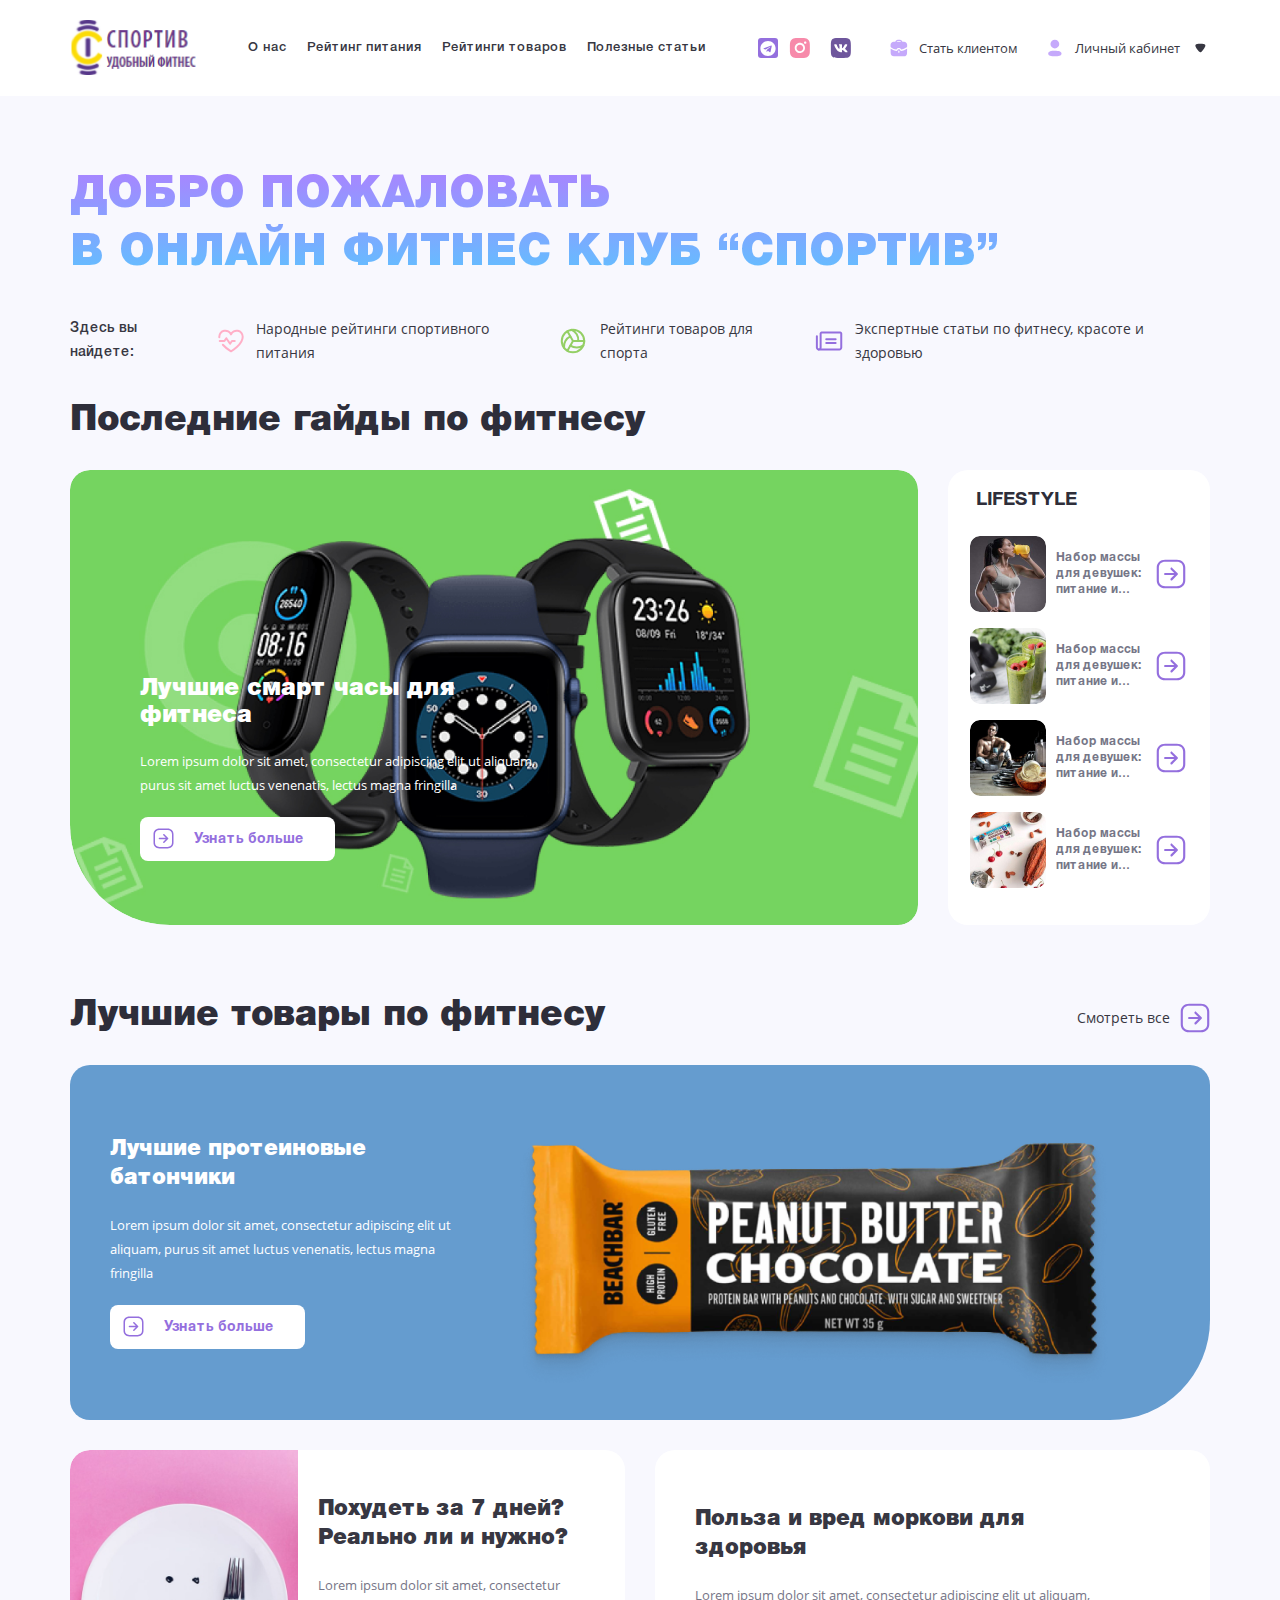
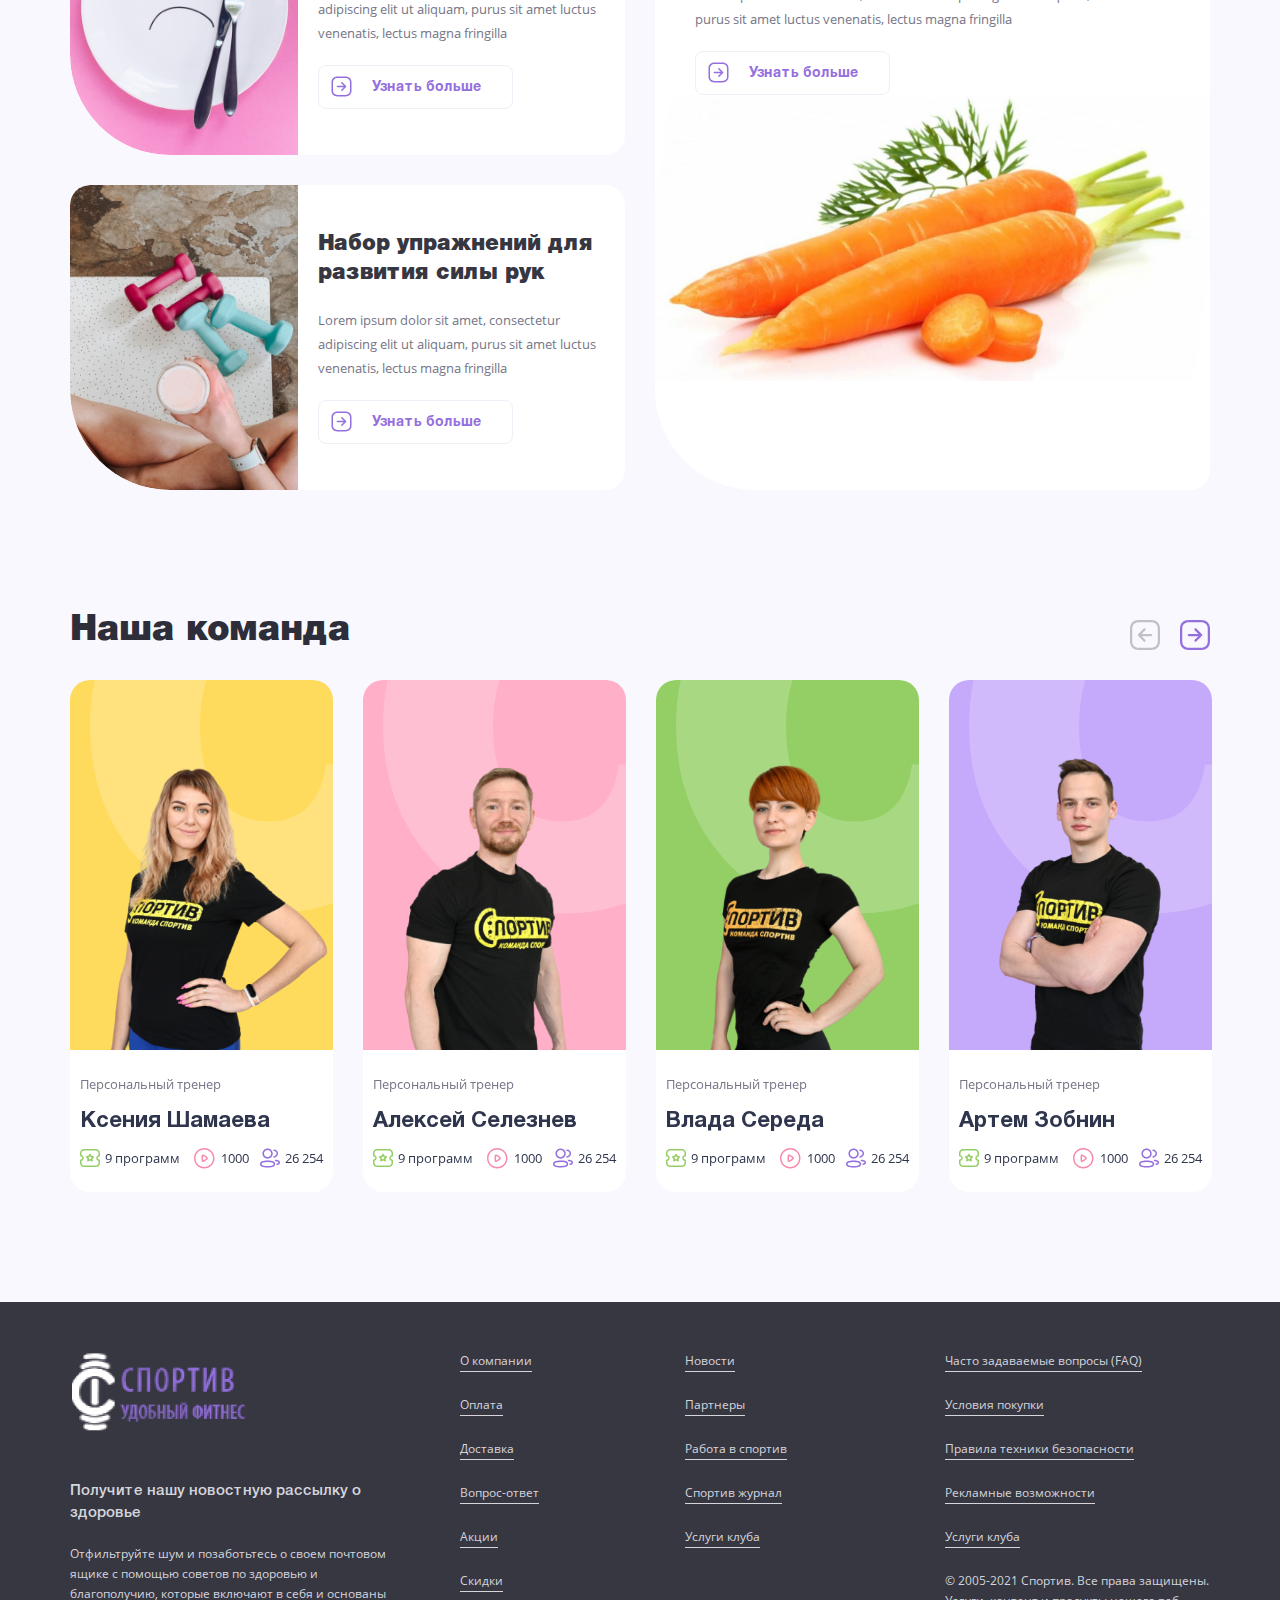
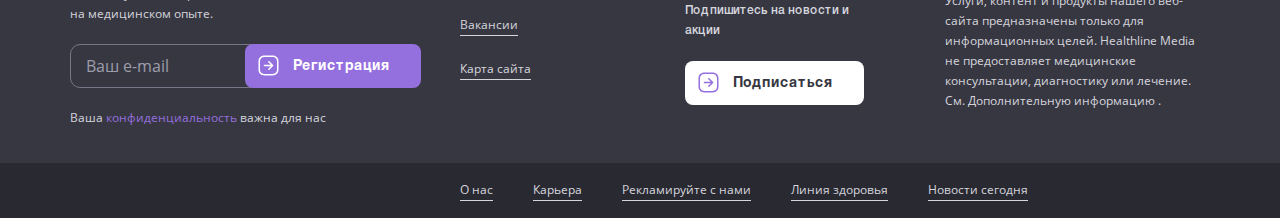
==== commit ddcc969a: "Add files via upload" ====
--- a/index.html
+++ b/index.html
@@ -20,8 +20,8 @@
 	<link rel="stylesheet" href="libs/slick-1.5.9/slick/slick-theme.css" />
 	<link rel="stylesheet" href="libs/jScrollPane-master/style/jquery.jscrollpane.css">
 	<link rel="stylesheet" href="css/fonts.css" />
-	<link rel="stylesheet" href="css/main.css?ver=1.2" />
-	<link rel="stylesheet" href="css/media.css?ver=1.2" />
+	<link rel="stylesheet" href="css/main.css?ver=1.9" />
+	<link rel="stylesheet" href="css/media.css?ver=1.9" />
 </head>
 <body>
 
@@ -472,9 +472,9 @@
 <script src="libs/slick-1.5.9/slick/slick.min.js"></script>
 <script src="libs/scroll2id/PageScroll2id.min.js"></script>
 <script src="libs/mask/jquery.maskedinput.js"></script>
-<script src="libs/jScrollPane-master/script/jquery.jscrollpane.min.js"></script>
+<script src="libs/jScrollPane-master/script/jquery.jscrollpane.js"></script>
 <script src="libs/jQueryFormStyler-master/jquery.formstyler.min.js"></script>
-<script src="js/common.js?ver=1.2"></script>
+<script src="js/common.js?ver=1.9"></script>
 <!-- Yandex.Metrika counter --><!-- /Yandex.Metrika counter -->
 <!-- Google Analytics counter --><!-- /Google Analytics counter -->
 </body>
--- a/css/main.css
+++ b/css/main.css
@@ -23,13 +23,13 @@
 body textarea:required:valid {
 	
 }
-body {
+body { 
 	font-family: 'Open Sans';
 	font-size: 16px;
 	line-height: 24px;
 	color: #767687;
 	overflow-x: hidden;
-	margin: 0;
+	margin: 0; 
 	background: #F8F8FE;
 }
 button {
@@ -38,7 +38,7 @@
 h1,h2,h3,h4,h5,h6 {
 	padding: 0;
 	margin: 0;
-	font-weight: normal;
+	font-weight: normal; 
 }
 .wrapper {
 	padding-top: 96px;
@@ -127,7 +127,7 @@
 	color: #FF6D8D;
 }
 .btn-main:hover img {
-	filter: invert(0.5) sepia(1) hue-rotate(305deg) saturate(8) brightness(1);
+	filter: invert(0.5) sepia(1) hue-rotate(305deg) saturate(5) brightness(1);
 }
 .btn-main:focus {
 	color: #fff;
@@ -138,11 +138,17 @@
 .btn-main:focus img {
 	filter: none;
 }
+.comment-form .rating_estimate .rating__item {
+	font-size: 46px;
+	color: #ddeaf1;
+	margin: 0;
+}
 .tn-main_min {
 	height: 44px;
 }
 .btn-main img {
 	margin-right: 20px;
+	margin-top: -3px;
 }
 .btn-main_icon {
 	padding-left: 12px;
@@ -155,7 +161,17 @@
 	margin: 0 10px;
 	vertical-align: middle;
 	display: inline-block;
-}
+	border-radius: 4px;
+	transition: all 0.3s;
+}
+
+.social-list a img {
+transition: all 0.3s;
+}
+.social-list a:hover img {
+filter: contrast(300%);
+}
+
 .link-icon {
 	font-weight: 500;
 	color: #373742;
@@ -314,7 +330,6 @@
 	overflow: hidden;
 	padding-right: 8px;
 	margin-right: auto;
-
 }
 .article-min:hover {
 	color: #fff;
@@ -873,25 +888,17 @@
 }
 .item-nav {
 	color: #373742;
-	padding: 16px 50px;
+	padding: 16px 10px;
 	padding-right: 3px;
 	margin-bottom: 10px;
 	background: #FFFFFF;
 	box-shadow: 0px 10px 20px rgba(66, 66, 66, 0.07);
 	border-radius: 10px;
-	display: block;
-	background-image: url(../img/id_doc1.svg);
-	background-position: 10px center;
-	background-repeat: no-repeat;
-}
-.row_nav > div:nth-child(2) .item-nav {
-	background-image: url(../img/id_doc2.svg);
-}
-.row_nav > div:nth-child(3) .item-nav {
-	background-image: url(../img/id_doc3.svg);
-}
-.row_nav > div:nth-child(4) .item-nav {
-	background-image: url(../img/id_doc4.svg);
+	display: flex;
+	align-items: center;
+}
+.item-nav img {
+	margin-right: 10px;
 }
 .row_nav {
 	margin-bottom: 20px;
@@ -1254,6 +1261,9 @@
 .rating_5 > .rating__item:nth-child(-n+5) {
 	color: #FFDB5E;
 }
+.rating__item.active {
+	color: #FFDB5E;
+}
 .rating-wrap {
 	font-size: 14px;
 	line-height: 20px;
@@ -1434,12 +1444,12 @@
 	padding-bottom: 52px;
 	color: #fff;
 	background: linear-gradient(128.79deg, #40C089 4.01%, #C7F466 101.65%);
-border-radius: 20px;
+	border-radius: 20px;
 }
 .descr-form {
 	font-size: 18px;
 	margin-bottom: 20px;
-line-height: 28px;
+	line-height: 28px;
 }
 .descr-form a {
 	color: #946FDE;
@@ -1456,8 +1466,8 @@
 	color: #000;
 	padding: 0 15px;
 	background: #FFFFFF;
-border: 1px solid #F4F8FF;
-border-radius: 10px;
+	border: 1px solid #F4F8FF;
+	border-radius: 10px;
 }
 .item-form textarea {
 	height: 96px;
@@ -1466,8 +1476,8 @@
 }
 .item-form__title {
 	font-size: 14px;
-line-height: 20px;
-padding-bottom: 5px;
+	line-height: 20px;
+	padding-bottom: 5px;
 }
 .checkbox {
 	margin-top: 10px;
@@ -1501,7 +1511,7 @@
 .checkbox label span:after {
 	content: '';
 	position: absolute;
-	top: 2px;
+	top: 3px;
 	left: 0px;
 	width: 24px;
 	height: 24px;
@@ -1523,62 +1533,2714 @@
 	top: -30px;
 }
 .nav-page__title {
-  margin-top: 15px;
-  font-weight: 550;
-  font-size: 18px;
-  line-height: 22px;
-  color: #373742;
-  margin-bottom: 10px;
+	margin-top: 15px;
+	font-weight: 550;
+	font-size: 18px;
+	line-height: 22px;
+	color: #373742;
+	margin-bottom: 10px;
 }
 .nav-page__list {
-  display: flex;
-  flex-wrap: wrap;
+	font-size: 16px;
+	line-height: 24px;
+	display: flex;
+	flex-wrap: wrap;
 }
 .nav-page__list:not(:last-child) {
-  margin-bottom: 20px;
+	margin-bottom: 20px;
 }
 .nav-page__list a {
-  background: #ffffff;
-  display: flex;
-  align-items: center;
-  justify-content: center;
-  border-radius: 10px;
-  height: 44px;
-  padding: 0px 10px;
-  margin-right: 10px;
-  margin-bottom: 10px;
-  color: #373742;
-  transition: 0.3s all;
-  position: relative;
+	background: #ffffff;
+	display: flex;
+	align-items: center;
+	justify-content: center;
+	border-radius: 10px;
+	height: 44px;
+	padding: 0px 10px;
+	margin-right: 10px;
+	margin-bottom: 10px;
+	color: #373742;
+	transition: 0.3s all;
+	position: relative;
 }
 .nav-page__list a:hover:after {
-  opacity: 1;
-  transition: 0.5s;
+	opacity: 1;
+	transition: 0.5s;
 }
 .nav-page__list a:not(:last-child) {
-  margin-right: 10px;
+	margin-right: 10px;
 }
 .nav-page__list a span {
-  position: relative;
-  z-index: 99;
+	position: relative;
+	z-index: 99;
 }
 .nav-page__list a:hover span {
-  color: #fff;
+	color: #fff;
 }
 .nav-page__list a:after {
-  content: "";
-  position: absolute;
-  top: 0;
-  left: 0;
-  width: 100%;
-  height: 100%;
-  color: #fff;
-  background: linear-gradient(128.79deg, #ac82ff 4.01%, #5cc4ff 101.65%);
-  opacity: 0;
-  transition: opacity 0.3s;
-  border-radius: 10px;
-  z-index: 2;
+	content: "";
+	position: absolute;
+	top: 0;
+	left: 0;
+	width: 100%;
+	height: 100%;
+	color: #fff;
+	background: linear-gradient(128.79deg, #ac82ff 4.01%, #5cc4ff 101.65%);
+	opacity: 0;
+	border-radius: 10px;
+	transition: all 0.3s;
+	z-index: 2;
 }
 .nav-page_article {
 	display: none;
-}+}
+.sidebar-expert  blockquote {
+	font-size: 14px;
+	line-height: 24px;
+	font-style: italic;
+	padding: 0;
+	margin: 0;
+}
+.rating-page .title-big {
+	margin-bottom: 25px;
+}
+.select-rating {
+	display: flex;
+	align-items: center;
+	justify-content: space-between;
+}
+.select-sorting {
+	display: flex;
+	align-items: center;
+}
+.rating-diet .col-lg-6:last-child .select-sorting {
+	justify-content: flex-end;
+}
+.rating-diet {
+	margin-top: 30px;
+	margin-bottom: 100px;
+}
+.select-sorting .jqselect {
+	width: 416px;
+}
+.jqselect {
+	display: flex;
+	align-items: center;
+	background: #ffffff;
+	border: 1px solid #efeff7;
+	border-radius: 10px;
+	width: 100%;
+}
+.opened .jq-selectbox__trigger::after {
+	opacity: 1;
+	transform: rotate(180deg);
+}
+.jq-selectbox__select-text {
+	cursor: pointer;
+	padding: 15px;
+	padding-right: 40px;
+	width: initial !important;
+}
+.jq-selectbox__trigger::after {
+	position: absolute;
+	display: block;
+	content: " ";
+	width: 24px;
+	height: 24px;
+	top: 0;
+	bottom: 0;
+	margin: auto;
+	right: 10px;
+	background-image: url(../img/chevron-down.svg);
+	background-repeat: no-repeat;
+	background-position: center;
+	background-size: 100% 100%;
+	transition: all 0.3s;
+}
+.jq-selectbox__dropdown {
+	width: 100%;
+	left: 0;
+	display: block;
+	background-color: #fff;
+	position: relative;
+	padding: 15px;
+	border-bottom-right-radius: 10px;
+	border-bottom-left-radius: 10px;
+}
+.jq-selectbox__dropdown li {
+	position: relative;
+	display: block;
+	align-items: center;
+	transition: all 0.3s;
+	cursor: pointer;
+	font-weight: 500;
+	margin-bottom: 10px;
+}
+.jq-selectbox__dropdown li:last-child {
+	margin-bottom: 0px;
+}
+.jq-selectbox__dropdown li.sel,
+.jq-selectbox__dropdown li:hover {
+	font-weight: 500;
+	color: #5cc4ff;
+}
+select {
+	visibility: hidden;
+}
+.sortings-wrap {
+	display: flex;
+	align-items: center;
+	justify-content: space-between;
+}
+.select-sorting .title-min {
+	margin: 0;
+	margin-right: 10px;
+}
+
+.table-rating {
+	margin-top: 30px;
+}
+.table-rating table {
+	width: 100%;
+	border-spacing: 0;
+}
+.table-rating th {
+	padding: 23px 0;
+	background: #946FDE;
+	color: #fff;
+	text-align: left;
+}
+.table-rating th:first-child {
+	padding-left: 100px;
+}
+.table-rating th:first-child {
+	border-top-left-radius: 20px;
+}
+.table-rating th:last-child {
+	border-top-right-radius: 20px;
+}
+.title-th {
+	font-size: 18px;
+	font-weight: 500;
+	font-family: 'Helvetica Neue';
+	display: inline-flex;
+	align-items: center;
+	cursor: pointer;
+}
+.title-th img {
+	margin-left: 10px;
+}
+.main-td {
+	display: flex;
+	align-items: center;
+}
+.image-td {
+	width: 70px;
+	height: 70px;
+	flex: none;
+	margin-right: 20px;
+	border-radius: 10px;
+	display: block;
+}
+.image-td img {
+	width: 100%;
+	height: 100%;
+	object-fit: cover;
+	border-radius: 10px;
+	font-family: 'object-fit: cover;';
+	-webkit-transition: all 0.3s; 
+	-o-transition: all 0.3s;
+	transition: all 0.3s;
+}
+.value-td {
+	display: inline-flex;
+	align-items: center;
+}
+.value-td img {
+	margin-right: 10px;
+}
+.title-min_green  {
+	color: #76AE49;
+}
+.title-min_purple  {
+	color: #946FDE;
+}
+.title-min_pink  {
+	color: #F46691;
+}
+.table-rating .title-min {
+	margin: 0;
+}
+.table-rating a.title-min {
+	transition: all 0.3s;
+}
+.table-rating a.title-min:hover {
+	color: #5DC5DC;
+}
+.table-rating td {
+	padding: 9px;
+	background-color: #fff;
+	border-bottom: 1px solid #EFEFF7;
+}
+.table-rating tr:last-child td {
+	border: none;
+}
+.table-rating tr:last-child td:first-child {
+	border-bottom-left-radius: 20px;
+}
+.table-rating tr:last-child td:last-child {
+	border-bottom-right-radius: 20px;
+}
+.table-rating td:nth-child(2),
+.table-rating td:nth-child(3),
+.table-rating td:nth-child(4) {
+	width: 282px;
+}
+.table-rating td:nth-child(5) {
+	width: 190px;
+}
+.title-section_gradient {
+	background: -webkit-linear-gradient(rgba(172, 130, 255, 1), rgba(92, 196, 255, 1));
+	-webkit-background-clip: text;
+	-webkit-text-fill-color: transparent;
+}
+.best-info .title-middle {
+	color: #3F454E;
+	margin-bottom: 15px;
+}
+.best-info .title-section {
+	margin-bottom: 15px;
+}
+.best-info {
+	padding-top: 100px;
+	padding-bottom: 50px;
+}
+.best-diets__block {
+	font-size: 14px;
+	line-height: 20px;
+	background: url(../img/bg-best.jpg) no-repeat top;
+	position: relative;
+	padding-top: 130px;
+	margin-bottom: 60px;
+}
+.best-diets__item {
+	padding: 75px 80px;
+	padding-bottom: 65px;
+	background: url(../img/bg-diets.svg) no-repeat;
+	position: relative;
+	background-size: 100% 100%;
+	z-index: 9;
+	backdrop-filter: blur(30px);
+	filter: drop-shadow(0px 7px 64px rgba(0, 0, 0, 0.07));
+	border-radius: 25px;
+}
+
+.best-diets__content p {
+	margin-bottom: 20px;
+}
+.best-diets__content {
+	min-height: 260px;
+	padding-right: 400px;
+}
+.best-diets__item p span {
+	color: #ff5c7c;
+	margin-left: 3px;
+}
+.best-diets__item p .color_purp {
+	color: #946fde;
+	margin-left: 3px;
+}
+.best-diets__descr {
+	max-width: 966px;
+	margin-bottom: 30px;
+	padding-right: 30px;
+}
+.best-diets__item .best-diets__text {
+	margin-bottom: 20px;
+	color: #78859c;
+	max-width: 905px;
+}
+.best-diets__item .title-section {
+	padding-right: 400px;
+	margin-bottom: 20px;
+}
+.best-diets__title {
+	font-weight: 550;
+	font-size: 18px;
+	line-height: 22px;
+	color: #946fde;
+	margin-bottom: 5px;
+}
+.best-diets__info {
+	margin-top: 15px;
+}
+.best-diets__info p {
+	color: #78859c;
+}
+.best-diets__footer {
+	padding-left: 80px;
+	padding-right: 31px;
+	padding-bottom: 77px;
+}
+.best-diets__footer p {
+	font-size: 14px;
+	line-height: 20px;
+	color: #767687;
+	padding-bottom: 40px;
+}
+.best-diets__like {
+	font-weight: 550;
+	font-size: 18px;
+	line-height: 22px;
+	color: #76ae49;
+	margin-bottom: 10px;
+	position: relative;
+}
+.best-diets__like:before {
+	content: "";
+	background: url(../img/like-best.svg) no-repeat;
+	width: 100%;
+	height: 100%;
+	position: absolute;
+	left: -40px;
+}
+.best-diets__like:after {
+	content: "";
+	width: 1px;
+	height: 97px;
+	background: #ddeaf1;
+	position: absolute;
+	right: -65px;
+}
+.dontlike_pink {
+	color: #ff5c7c;
+}
+.dontlike_pink:after {
+	display: none;
+}
+.dontlike_pink:before {
+	background: url(../img/dontlike-best.svg) no-repeat;
+	width: 24px;
+	height: 24px;
+}
+.main-card {
+	position: absolute;
+	right: 0;
+	top: -90px;
+	background: #94cf65;
+	box-shadow: 0px 7px 64px rgba(0, 0, 0, 0.07);
+	border-radius: 0px 20px 20px 20px;
+	padding: 66px;
+	max-width: 470px;
+	width: 100%;
+	color: #fff;
+}
+.main-card .title-min {
+	color: #fff;
+}
+.main-card ul li {
+	position: relative;
+}
+.main-card ul li:not(:last-child) {
+	margin-bottom: 5px;
+}
+.main-card ul li:before {
+	content: "•";
+	position: absolute;
+	left: 0px;
+	top: 2px;
+}
+.best-diets__result {
+	margin-top: 50px;
+}
+.best-diets__result p {
+	line-height: 24px;
+	color: #78859c;
+}
+.row_diets-info {
+	margin-top: 30px;
+}
+.row_diets-info .title-min {
+	color: #946fde;
+	margin-bottom: 6px;
+}
+.main-card p {
+	margin-bottom: 20px;
+}
+.row_diets-advantages .title-min {
+	position: relative;
+}
+.row_diets-advantages .title-min img {
+	position: absolute;
+	top: 0;
+	right: 100%;
+	margin-right: 20px;
+}
+.row_diets-advantages {
+	margin-top: 35px;
+	align-items: flex-start;
+}
+.row_diets-advantages > div:nth-child(1) .title-min img {
+	top: -2px;
+}
+.row_diets-advantages > div:nth-child(1) .title-min {
+	color: #76AE49;
+}
+.row_diets-advantages > div:nth-child(2) .title-min {
+	color: #FF5C7C;
+}
+.row_diets-advantages > div:nth-child(2)::before {
+	position: absolute;
+	display: block;
+	content: " ";
+	width: 1px;
+	height: 100%;
+	top: 0;
+	left: -60px;
+	background-color: #DDEAF1;
+}
+.best-info_bottom {
+	padding-top: 0;
+}
+.video-block__image {
+	height: 490px;
+	border-radius: 20px;
+	position: relative;
+	display: block;
+}
+.video-block__image::after {
+	position: absolute;
+	display: block;
+	content: " ";
+	width: 100%;
+	height: 100%;
+	top: 0;
+	left: 0;
+	border-radius: 20px;
+	background: linear-gradient(180deg, rgba(0, 0, 0, 0) 0%, rgba(0, 0, 0, 0.5) 100%);
+}
+.video-block {
+	display: block;
+	position: relative;
+	color: #fff;
+}
+.video-block__image img {
+	width: 100%;
+	height: 100%;
+	object-fit: cover;
+	border-radius: 20px;
+	font-family: 'object-fit: cover;';
+	-webkit-transition: all 0.3s; 
+	-o-transition: all 0.3s;
+	transition: all 0.3s;
+}
+.video-block__content {
+	padding: 20px 40px;
+	position: absolute;
+	z-index: 2;
+	bottom: 0;
+	left: 0;
+	width: 100%;
+	display: flex;
+	align-items: center;
+	justify-content: space-between;
+}
+.video-block .title-min {
+	color: #fff;
+	font-family: 'Open Sans';
+	font-weight: 400;
+	display: block;
+}
+.time-min {
+	font-size: 14px;
+	white-space: nowrap;
+	display: inline-flex;
+}
+.time-min img {
+	margin-right: 10px;
+}
+.video-block .time-min {
+	margin-left: 10px;
+}
+.icon-play {
+	width: 83px;
+	height: 83px;
+	background-image: url(../img/play.svg);
+	background-repeat: no-repeat;
+	background-position: center;
+	background-size: 100% 100%;
+	display: block;
+	top: 0;
+	bottom: 0;
+	left: 0;
+	right: 0;
+	margin: auto;
+	position: absolute;
+	z-index: 3;
+	transition: all 0.3s;
+}
+.video-block:hover .icon-play {
+	transform: scale(1.1);
+}
+.comments-main {
+	padding: 70px 100px;
+	margin-top: 50px;
+	background: #FFFFFF;
+	border-radius: 20px;
+}
+.comments-main .item-comment {
+	max-width: 1030px;
+}
+.comments-main .item-comment .btn-page {
+	font-weight: 400;
+	padding: 0;
+	background-color: transparent;
+}
+.comments-main .item-comment .btn-page:hover {
+	color: #FF6D8D;
+}
+.comment-form {
+	padding: 60px 50px;	
+	color: #fff;
+	background: linear-gradient(128.79deg, #40C089 4.01%, #C7F466 101.65%);
+	box-shadow: 0px 7px 64px rgba(0, 0, 0, 0.07);
+	border-radius: 20px;
+}
+.comment-form .title-middle {
+	padding-bottom: 25px;
+}
+
+.comment-form .rating_estimate  {
+	max-width: 310px;
+	justify-content: space-between;
+}
+.item-form  .rating_estimate {
+	margin-top: 5px;
+}
+.comment-form__bottom {
+	display: flex;
+	align-items: center;
+	justify-content: space-between;
+}
+.comment-form .item-form {
+	margin-bottom: 30px;
+}
+.comment-form .btn-main {
+	height: 70px;
+	width: 309px;
+	max-width: 100%;
+}
+.rating-page {
+	padding-bottom: 50px;
+}
+.card-simple {
+	padding: 35px 30px;
+	text-align: center;
+	background: #FFFFFF;
+	box-shadow: 0px 7px 64px rgba(0, 0, 0, 0.07);
+	border-radius: 20px;
+	min-height: 100%;
+}
+.card-simple .title-small {
+	margin-bottom: 15px;
+}
+.card-simple a {
+	transition: all 0.3s;
+	color: #946FDE;
+}
+.card-simple__icon {
+	width: 100px;
+	height: 100px;
+	margin: 0 auto;
+	margin-bottom: 20px;
+	background: linear-gradient(128.79deg, #40C089 4.01%, #C7F466 101.65%);
+	border-radius: 50%;
+	display: flex;
+	align-items: center;
+	justify-content: center;
+}
+.card-simple__icon img {
+	max-width: 100%;
+	max-height: 100%;
+}
+.card-simple_2 .card-simple__icon {
+	background: linear-gradient(128.79deg, #F46E66 4.01%, #FCFF52 92.5%);
+}
+.card-simple_3 .card-simple__icon {
+	background: linear-gradient(128.79deg, #AC82FF 4.01%, #5CC4FF 101.65%);
+}
+.advatage-block {
+	padding: 112px 0;
+	padding-right: 100px;
+	background-image: url(../img/bg_avd.jpg);
+	box-shadow: 0px 7px 64px rgba(0, 0, 0, 0.07);
+	background-repeat: no-repeat;
+	background-position: center;
+	border-radius: 20px;
+	background-size: cover;
+}
+.advatage-block .btn-main {
+	margin-top: 40px;
+	min-width: 200px;
+	height: 50px;
+}
+.diet-page {
+	font-size: 18px;
+	line-height: 28px;
+}
+.item-quality__icon {
+	width: 50px;
+	height: 50px;
+	margin-bottom: 20px;
+	display: flex;
+	align-items: center;
+	justify-content: center;
+}
+.item-quality_1 .title-min {
+	color: #946FDE;
+}
+.item-quality_2 .title-min {
+	color: #F78AAA;
+}
+.item-quality_3 .title-min {
+	color: #94CF65;
+}
+.item-quality_4 .title-min {
+	color: #53E0F3;
+}
+.item-quality_5 .title-min {
+	color: #FFDB5E;
+}
+.item-quality_6 .title-min {
+	color: #39B3F9;
+}
+.item-quality_1:hover {
+	background-color: #946FDE;
+}
+.item-quality_2:hover {
+	background-color: #F78AAA;
+}
+.item-quality_3:hover {
+	background-color: #94CF65;
+}
+.item-quality_4:hover {
+	background-color: #53E0F3;
+}
+.item-quality_5:hover {
+	background-color: #FFDB5E;
+}
+.item-quality_6:hover {
+	background-color: #39B3F9;
+}
+.item-quality:hover  {
+	color: #373742;
+	color: #fff;
+}
+.item-quality:hover .title-min {
+	color: #fff;
+}
+.item-quality:hover .item-quality__icon img {
+	filter: invert(0) sepia(0) saturate(1) hue-rotate(0deg) brightness(5);
+}
+.item-quality__icon img {
+	max-width: 100%;
+	max-height: 100%;
+	transition: all 0.3s;
+}
+.item-quality {
+	padding: 72px 65px;
+	background: #FFFFFF;
+	min-height: 100%;
+	box-shadow: 0px 7px 64px rgba(0, 0, 0, 0.07);
+	border-radius: 20px;
+	transition: all 0.3s;
+}
+.row_qualities > div {
+	margin-bottom: 30px;
+}
+.text-main p {
+	margin-bottom: 20px;
+}
+.special-info {
+	font-size: 16px;
+	line-height: 24px;
+	padding: 48px;
+	padding-bottom: 41px;
+	background: #FFFFFF;
+	box-shadow: 0px 7px 64px rgba(0, 0, 0, 0.07);
+	border-radius: 20px;
+}
+.special-info__icon {
+	width: 70px;
+	height: 21px;
+	background: #FFAFC7;
+	border-radius: 20px;
+	margin-bottom: 20px;
+}
+.special-info .row > div:nth-child(2) .special-info__icon {
+	background: #C5A9FB;
+}
+.special-info .row > div:nth-child(3) .special-info__icon {
+	background: #94CF65;
+}
+.preparation-block {
+	color: #373742;
+	padding: 90px 104px;
+	padding-bottom: 80px;
+	background-color: #FDCE43;
+	background-image: url(../img/bg_preparation.jpg);
+	background-repeat: no-repeat;
+	background-position: right top;
+	border-radius: 20px;
+}
+.preparation-block__content {
+	max-width: 870px;
+}
+.preparation-block p {
+	margin-bottom: 15px;
+}
+.preparation-block ul {
+	margin-bottom: 15px;
+}
+.preparation-block ul li {
+	padding-left: 20px;
+	position: relative;
+}
+.preparation-block ul li::before {
+	position: absolute;
+	display: block;
+	content: "•";
+	top: 0;
+	left: 0;
+}
+.best-diets__block_page {
+	padding-top: 378px;
+	border-radius: 20px;
+}
+.best-diets__block_page .best-diets__item {
+	padding-top: 103px;
+}
+.best-diets__block_page p {
+	margin-bottom: 20px;
+}
+.info-apart {
+	font-size: 14px;
+	line-height: 20px;
+	padding: 45px 100px;
+	background-color: #fff;
+}
+.row_diets-advantages ol {
+	margin: 0;
+	padding: 0;
+}
+.info-apart .row_diets-advantages {
+	margin: 0;
+	align-items: initial;
+}
+.mb-0 {
+	margin-bottom: 0;
+}
+.info-apart_alert {
+	color: #fff;
+	margin-bottom: 50px;
+	background: #C5A9FB;
+	border-bottom-right-radius: 20px;
+	border-bottom-left-radius: 20px;
+}
+.info-apart_alert .title-min {
+	color: #fff;
+}
+.info-apart_alert ul {
+	columns: 2;
+}
+.info-apart_alert ul li {
+	padding-right: 40px;
+	padding-left: 20px;
+	position: relative;
+}
+.info-apart ul li:before {
+	content: "•";
+	position: absolute;
+	left: 0px;
+	top: 2px;
+}
+.info-apart_alert p {
+	margin-bottom: 20px;
+}
+.info-apart_alert img {
+	position: absolute;
+	top: 0;
+	right: 100%;
+	margin-right: 20px;
+}
+.info-apart .title-min {
+	position: relative;
+}
+.best-diets__block ul {
+	margin-bottom: 20px;
+}
+.item-schedule p,
+.text-section ul li,
+.best-diets__block ul li {
+	padding-left: 20px;
+	position: relative;
+}
+.item-schedule p::before,
+.text-section ul li:before,
+.best-diets__block ul li:before {
+	content: "•";
+	position: absolute;
+	left: 0px;
+	top: 2px;
+}
+.step-diet__number {
+	font-size: 200px;
+	line-height: 58px;
+	font-weight: 900;	
+	text-transform: uppercase;
+	font-family: 'Helvetica Neue';
+	color: #C5A9FB;
+	opacity: 0.2;
+	position: absolute;
+	top: 0;
+	left: -20px;
+}
+.step-diet {
+	padding-left: 40px;
+	margin-top: 65px;
+	position: relative;
+}
+.text-big {
+	font-size: 18px;
+	line-height: 28px;
+}
+.text-main {
+	font-size: 16px;
+	line-height: 24px;
+}
+.text-min {
+	font-size: 14px;
+	line-height: 20px;
+}
+.schedule {
+	padding: 55px 35px;
+	background: #FFFFFF;
+	backdrop-filter: blur(30px);
+	border-radius: 30px;
+}
+.tabs-schedule {
+	display: flex;
+	align-items: center;
+	flex-wrap: wrap;
+}
+.tabs-schedule a {
+	font-size: 14px;
+	line-height: 20px;
+	padding: 0 44px;
+	color: #373742;
+	margin-right: 20px;
+	height: 50px;
+	font-weight: 700;
+	display: inline-flex;
+	align-items: center;
+	justify-content: center;
+	text-align: center;
+	background-color: #F8F8FE;
+	border-radius: 10px;
+	font-family: 'Helvetica Neue';
+	transition: all 0.3s;
+}
+.tabs-schedule a:hover,
+.tabs-schedule .active a {
+	background-color: #946FDE;
+	color: #fff;
+}
+.tab-pane-schedule {
+	display: none;
+}
+.tab-pane-schedule:first-child {
+	display: block;
+}
+.schedules-wrap {
+	display: flex;
+	margin: 0 -10px;
+}
+.item-schedule {
+	padding: 23px;
+	font-size: 14px;
+	line-height: 20px;
+	padding-bottom: 18px;
+	flex: 1;
+	min-height: 100%;
+	margin: 0 10px;
+	background: #FFFFFF;
+	box-shadow: 0px 7px 64px rgba(0, 0, 0, 0.07);
+	border-radius: 10px;
+	transition: all 0.3s;
+}
+.unit-schedule {
+	padding-top: 20px;
+	margin-top: 20px;
+	border-top: 1px solid #EFEFF7;
+}
+.unit-schedule > .title-min {
+	color: #767687;
+}
+.item-schedule_1 .title-min {
+	color: #946FDE;
+}
+.item-schedule_2 .title-min {
+	color: #F46691;
+}
+.item-schedule_3 .title-min {
+	color: #94CF65;
+}
+.item-schedule_4 .title-min {
+	color: #53E0F3;
+}
+.item-schedule_5 .title-min {
+	color: #5599FF;
+}
+.item-schedule:hover {
+	background-color: #5599FF;
+	color: #fff;
+}
+.item-schedule_1:hover {
+	background-color: #946FDE;
+}
+.item-schedule_2:hover {
+	background-color: #F46691;
+}
+.item-schedule_3:hover {
+	background-color: #94CF65;
+}
+.item-schedule_4:hover {
+	background-color: #53E0F3;
+}
+.item-schedule_5:hover {
+	background-color: #5599FF;
+}
+
+.item-schedule:hover .title-min {
+	color: #FFDB5E;
+}
+.item-schedule p {
+	padding-left: 13px;
+}
+.expert-min__content > * {
+	display: block;
+}
+.tabs-results {
+	padding-top: 30px;
+	margin-top: -30px;
+	padding-bottom: 30px;
+	margin-bottom: -30px;
+	display: flex;
+	align-items: center;
+	overflow-y: auto;
+}
+.tabs-results li {
+	margin-right: 30px;
+}
+.tabs-results::-webkit-scrollbar {
+	-webkit-appearance: none;
+}
+.tabs-results::-webkit-scrollbar:vertical {
+	width: 10px;
+}
+.tabs-results::-webkit-scrollbar:horizontal {
+	height: 10px;
+}
+.tabs-results::-webkit-scrollbar-thumb {
+	background-color: #C5A9FB;
+	border-radius: 50px;
+}
+.tabs-results::-webkit-scrollbar-track {
+	border-radius: 50px;
+	background-color: #fff;
+}
+.tab-pane-results {
+	display: none;
+}
+.tab-pane-results:first-child {
+	display: block;
+}
+.tab-container-results {
+	padding: 70px 65px;
+	font-size: 14px;
+	line-height: 20px;
+	margin-top: 20px;
+	background-color: #fff;
+	border-radius: 20px;
+}
+.tab-container-results p {
+	margin-bottom: 18px;
+}
+.image-result {
+	margin-bottom: 30px;
+}
+.image-result img {
+	max-width: 100%;
+	height: auto;
+	display: block;
+}
+.tab-container-results .title-middle {
+	margin-bottom: 30px;
+	color: #3F454E;
+}
+.main-estimate {
+	font-size: 80px;
+	line-height: 58px;
+	width: 170px;
+	height: 170px;
+	font-weight: 700;
+	font-family: 'Helvetica Neue';
+	text-transform: uppercase;
+	background: #F8F8FE;
+	border-radius: 50%;
+	color: #373742;
+	display: flex;
+	align-items: center;
+	justify-content: center;
+	flex: none;
+	margin-left: 30px;
+}
+.item-progress {
+	margin-bottom: 20px;
+}
+.item-progress .title-min {
+	color: #767687;
+}
+.item-progress__head {
+	display: flex;
+	align-items: center;
+	justify-content: space-between;
+}
+.progressbar {
+	height: 13px;
+	background: #EFEFF7;
+	border-radius: 50px;
+	position: relative;
+}
+.progressbar__value {
+	position: absolute;
+	top: 0;
+	left: 0;
+	width: 0;
+	height: 100%;
+	border-radius: 50px;
+}
+.wrap-result-estimate {
+	display: flex;
+	justify-content: space-between;
+}
+.left-estimate {
+	flex: 1;
+}
+.image-result + .title-min {
+	text-align: center;
+}
+.content-result {
+	margin-left: -45px;
+}
+.content-result .btn-main {
+	height: 60px;
+	padding-left: 18px;
+	font-size: 16px;
+	margin-top: 10px;
+	box-shadow: 0px 100px 80px rgba(0, 0, 0, 0.07), 0px 41.7776px 33.4221px rgba(0, 0, 0, 0.0503198), 0px 22.3363px 17.869px rgba(0, 0, 0, 0.0417275), 0px 12.5216px 10.0172px rgba(0, 0, 0, 0.035), 0px 6.6501px 5.32008px rgba(0, 0, 0, 0.0282725), 0px 2.76726px 2.21381px rgba(0, 0, 0, 0.0196802);
+}
+.tabs-results .expert-min {
+	transition: all 0.3s;
+}
+.tabs-results .expert-min:hover,
+.tabs-results .active .expert-min {
+	background-color: #946FDE;
+	box-shadow: none;
+	color: #fff;
+}
+.tabs-results .expert-min:hover *,
+.tabs-results .active .expert-min * {
+	color: #fff;
+}
+.expert-min .title-min {
+	margin-bottom: 6px;
+}
+.item-nutritionist__image {
+	width: 170px;
+	height: 170px;
+	flex: none;
+	margin-right: 20px;
+	background-color: #94CF65;
+	border-radius: 10px;
+}
+.item-nutritionist__image img {
+	width: 100%;
+	height: 100%;
+	object-fit: cover;
+	border-radius: 10px;
+	font-family: 'object-fit: cover;';
+	-webkit-transition: all 0.3s; 
+	-o-transition: all 0.3s;
+	transition: all 0.3s;
+}
+.item-nutritionist {
+	padding: 38px 40px;
+	display: flex;
+	background: #FFFFFF;
+	box-shadow: 0px 7px 64px rgba(0, 0, 0, 0.07);
+	border-radius: 20px;
+}
+.item-nutritionist__info {
+	font-size: 14px;
+	line-height: 20px;
+	max-width: 185px;
+	flex: none;
+	margin-right: 20px;
+}
+.item-nutritionist__content {
+	font-size: 18px;
+	line-height: 28px;
+	flex: 1;
+}
+.icon-approval {
+	width: 30px;
+	height: 30px;
+	background-image: url(../img/ic_like1.svg);
+	background-repeat: no-repeat;
+	background-position: center;
+	background-size: 100% 100%;
+}
+.icon-approval_dislike {
+	background-image: url(../img/ic_dislike1.svg);
+}
+.icon-approval_like {
+	background-image: url(../img/ic_like1.svg);
+}
+.item-nutritionist__content .icon-approval {
+	margin-bottom: 20px;
+}
+.item-nutritionist__descr {
+	margin-bottom: 10px;
+	color: #946FDE;
+}
+.item-nutritionist__info,
+.item-nutritionist__content {
+	padding-top: 32px;
+}
+.item-recipe {
+	display: flex;
+	min-height: 100%;
+	background: #FFFFFF;
+	border-radius: 20px 20px 20px 100px;
+}
+.item-recipe__image {
+	width: 370px;
+	min-height: 386px;
+	flex: none;
+	display: block;
+	border-radius: 20px 0 0 100px;
+}
+.item-recipe__image img {
+	width: 100%;
+	height: 100%;
+	object-fit: cover;
+	border-radius: 20px 0 0 100px;
+	font-family: 'object-fit: cover;';
+	-webkit-transition: all 0.3s; 
+	-o-transition: all 0.3s;
+	transition: all 0.3s;
+}
+.row_recipe > div {
+	margin-bottom: 30px;
+}
+.item-recipe__content {
+	padding: 25px 30px;
+	flex: 1;
+	display: flex;
+	flex-direction: column;
+	align-items: flex-start;
+}
+.item-recipe__content .title-min {
+	margin-bottom: 20px;
+	width: 100%;
+	display: block;
+}
+.line-composition {
+	font-size: 14px;
+	line-height: 20px;
+	margin-bottom: 20px;
+	width: 100%;
+	max-width: 270px;
+	display: flex;
+	align-items: center;
+}
+.line-composition__icon {
+	width: 20px;
+	height: 20px;
+	margin-right: 10px;
+	flex: none;
+}
+.line-composition__icon img {
+	max-width: 100%;
+	max-height: 100%;
+}
+.line-composition__value {
+	min-width: 79px;
+	margin-left: auto;
+}
+.tags-recipes {
+	margin-bottom: 20px;
+	display: flex;
+	align-items: center;
+	flex-wrap: wrap;
+}
+.tags-recipes__item {
+	font-size: 14px;
+	line-height: 20px;
+	padding: 7px 26px;
+	color: #767687;
+	margin-right: 10px;
+	background-color: #F8F8FE;
+	border-radius: 10px;
+	transition: all 0.3s;
+	display: inline-block;
+}
+.item-recipe .btn-main {
+	width: 270px;
+	height: 60px;
+	font-size: 16px;
+	max-width: 100%;
+	margin-top: auto;
+	box-shadow: 0px 100px 80px rgba(0, 0, 0, 0.07), 0px 41.7776px 33.4221px rgba(0, 0, 0, 0.0503198), 0px 22.3363px 17.869px rgba(0, 0, 0, 0.0417275), 0px 12.5216px 10.0172px rgba(0, 0, 0, 0.035), 0px 6.6501px 5.32008px rgba(0, 0, 0, 0.0282725), 0px 2.76726px 2.21381px rgba(0, 0, 0, 0.0196802);
+}
+.row_recipe > div:nth-last-child(1),
+.row_recipe > div:nth-last-child(2) {
+	margin-bottom: 0;
+}
+.tabs-simple {
+	display: flex;
+	align-items: center;
+	flex-wrap: wrap;
+}
+.tabs-simple a {
+	padding: 10px;
+	margin-right: 10px;
+	color: #373742;
+	transition: all 0.3s;
+	background-color: #fff;
+	border-radius: 10px;
+	margin-bottom: 10px;
+	display: inline-block;
+}
+.tabs-simple .active a,
+.tabs-simple a:hover {
+	background-color: #C5A9FB;
+	color: #fff;
+}
+.row_team > div {
+	margin-bottom: 30px;
+}
+.pager-btn {
+	width: 30px;
+	height: 30px;
+	margin-right: 20px;
+	background-repeat: no-repeat;
+	background-position: center;
+	background-size: 100% 100%;
+	transition: all 0.3s;
+	display: block;
+}
+.pager-btn_prev {
+	background-image: url(../img/prev.svg);
+}
+.pager-btn_next {
+	background-image: url(../img/next.svg);
+}
+.pager-btn:not(.disabled):hover {
+	filter: grayscale(100%) brightness(120%) sepia(90%) hue-rotate(5deg) saturate(500%) contrast(1);
+}
+.pager-nav {
+	display: flex;
+	align-items: center;
+}
+.pager-btn.disabled {
+	filter: grayscale(1);
+	opacity : 0.4;
+	filter: alpha(opacity=40); 
+}
+.team-page {
+	padding-bottom: 50px;
+}
+.tabs-simple + .title-min {
+	margin-top: 15px;
+}
+.title-big_mobile {
+	display: none;
+}
+.card-block {
+	padding: 72px 70px;
+	font-size: 14px;
+	line-height: 20px;
+	background: #FFFFFF;
+	box-shadow: 0px 7px 64px rgba(0, 0, 0, 0.07);
+	border-radius: 20px;
+}
+.card-block__features {
+	margin-bottom: 30px;
+	display: flex;
+	align-items: center;
+}
+.card-block .item-team {
+	display: inline-block !important;
+}
+.card-block .item-team__image {
+	max-width: 500px;
+	height: 604px;
+	border-radius: 20px;
+}
+.card-block__features .title-min {
+	margin: 0;
+}
+.card-block__features .item-team__features {
+	padding-left: 30px;
+	margin-left: 30px;
+	border-left: 1px solid #D5D5DC;
+}
+.card-block__features .item-team__feautere {
+	font-size: 16px;
+	margin-right: 20px;
+	color: #2E354D;
+}
+.card-block__features .item-team__feautere:last-child {
+	margin-right: 0;
+}
+.card-block__content {
+	margin-left: -60px;
+}
+.item-sertificat {
+	width: 170px;
+	height: 130px;
+	margin-right: 20px;
+	margin-top: 10px;
+	border-radius: 20px;
+}
+.item-sertificat:last-child {
+	margin-right: 0;
+}
+.item-sertificat img {
+	width: 100%;
+	height: 100%;
+	object-fit: cover;
+	border-radius: 20px;
+	font-family: 'object-fit: cover;';
+	-webkit-transition: all 0.3s; 
+	-o-transition: all 0.3s;
+	transition: all 0.3s;
+}
+.sertificats-wrap {
+	margin-bottom: 30px;
+	display: flex;
+	align-items: center;
+	flex-wrap: wrap;
+}
+.card-block ul {
+	columns: 2;
+}
+.card-block ul li {
+	padding-left: 20px;
+	position: relative;
+}
+.card-block ul li::before {
+	position: absolute;
+	display: block;
+	content: "•";
+	top: 0;
+	left: 0;
+}
+.card-block .btn-main {
+	margin-top: 25px;
+	padding-left: 16px;
+	height: 60px;
+	font-size: 16px;
+	box-shadow: 0px 100px 80px rgba(0, 0, 0, 0.07), 0px 41.7776px 33.4221px rgba(0, 0, 0, 0.0503198), 0px 22.3363px 17.869px rgba(0, 0, 0, 0.0417275), 0px 12.5216px 10.0172px rgba(0, 0, 0, 0.035), 0px 6.6501px 5.32008px rgba(0, 0, 0, 0.0282725), 0px 2.76726px 2.21381px rgba(0, 0, 0, 0.0196802);
+}
+.card-block .title-section {
+	margin-bottom: 20px;
+}
+.program-features {
+	margin-top: auto;
+	padding-top: 20px;
+	width: 100%;
+	border-top: 1px solid #EFEFF7;
+	display: flex;
+	align-items: center;
+	justify-content: space-between;
+}
+.feature-program {
+	display: flex;
+	align-items: center;
+	color: #2E354D;
+}
+.feature-program img {
+	margin-right: 10px;
+	max-width: 24px;
+}
+.item-program {
+	padding: 25px 30px;
+	min-height: 100%;
+	background: #FFFFFF;
+	box-shadow: 0px 7px 64px rgba(0, 0, 0, 0.07);
+	border-radius: 20px;
+	display: flex;
+	flex-direction: column;
+	align-items: center;
+	text-align: center;
+	transition: all 0.3s;
+}
+.item-program p {
+	font-size: 18px;
+	line-height: 28px;
+	margin-bottom: 15px;
+	width: 100%;
+}
+.item-program__image {
+	width: 100px;
+	height: 100px;
+	margin: 0px auto;
+	margin-bottom: 20px;
+	border-radius: 50%;
+}
+.item-program__image img {
+	width: 100%;
+	height: 100%;
+	object-fit: cover;
+	border-radius: 50%;
+	font-family: 'object-fit: cover;';
+	-webkit-transition: all 0.3s; 
+	-o-transition: all 0.3s;
+	transition: all 0.3s;
+}
+.item-program .title-small {
+	width: 100%;
+	margin-bottom: 20px;
+}
+.item-program .btn-main {
+	padding: 0 13px;
+	margin-top: 20px;
+}
+.btn-main_gray {
+	color: #946FDE;
+	background-color: #F8F8FE;
+}
+.btn-main_gray:hover {
+	background-color: #946FDE;
+	color: #fff;
+	border-color: #946FDE;
+}
+.btn-main_gray:hover img,
+.btn-main_gray:focus img {
+	filter: invert(0) sepia(0) saturate(1) hue-rotate(0deg) brightness(5);
+}
+.card {
+	padding-bottom: 17px;
+}
+.row_top {
+	margin-bottom: 20px;
+}
+.tabs-wrap + .title-min {
+	margin-top: 15px;
+}
+.filter-block {
+	padding: 30px;
+	background: #FFFFFF;
+	box-shadow: 0px 7px 64px rgba(0, 0, 0, 0.07);
+	border-radius: 20px;
+}
+.top-sorting {
+	margin-bottom: 20px;
+	display: flex;
+	align-items: center;
+	flex-wrap: wrap;
+}
+.top-sorting .jqselect {
+	margin-bottom: 10px;
+	margin-left: 30px;
+	width: initial;
+	color: #373742;
+	white-space: nowrap;
+	border: none;
+}
+.top-sorting .jq-selectbox__select-text  {
+	padding: 10px 15px;
+	padding-right: 55px;
+}
+.top-sorting  .jq-selectbox__trigger::after {
+	right: 14px;
+	background-image: url(../img/arrow_down.svg);
+}
+.checkbox_page {
+	font-size: 16px;
+	margin: 0;
+	margin-bottom: 10px;
+}
+.checkbox_page label span {
+	padding: 10px 13px;
+	color: #373742;
+	padding-left: 47px;
+	background: #FFFFFF;
+	border-radius: 8px;
+}
+.checkbox_page label span:before {
+	width: 20px;
+	height: 20px;
+	left: 15px;
+	top: 0;
+	bottom: 0;
+	margin: auto;
+	border: 2px #946FDE solid;
+	border-radius: 7px;
+}
+.checkbox_page label span:after {
+	left: 15px;
+	width: 20px;
+	height: 20px;
+	top: 0;
+	bottom: 0;
+	margin: auto;
+}
+.top-sorting .tabs-wrap {
+	margin-right: auto;
+}
+.discounts .title-big {
+	margin-bottom: 25px;
+}
+/* products */
+
+.products-links {
+	display: flex;
+	align-items: center;
+	flex-wrap: wrap;
+	padding-right: 129px;
+}
+.products-links a {
+	display: flex;
+	justify-content: center;
+	align-items: center;
+	line-height: 24px;
+	color: #373742;
+	padding: 10px;
+	background: #fff;
+	border-radius: 10px;
+	margin-bottom: 10px;
+	transition: 0.3s all ease-in;
+}
+.products-links a:hover {
+	background: #c5a9fb;
+	color: #fff;
+}
+.products-links a:not(:last-child) {
+	margin-right: 10px;
+}
+.products .title-big {
+	margin-bottom: 20px;
+}
+.products-card {
+	margin-top: 25px;
+	margin-bottom: 50px;
+}
+.products-card__title {
+	font-family: "HelveticaNeueCyr";
+	font-weight: 700;
+	font-size: 22px;
+	line-height: 30px;
+	color: #2f3144;
+	margin-bottom: 20px;
+}
+.products-item {
+	display: block;
+	position: relative;
+	background: #fff;
+	border-radius: 20px;
+}
+.products-img img {
+	max-width: 100%;
+	max-height: 100%
+}
+.products-img {
+	height: 368px;
+	display: flex;
+	justify-content: center;
+	align-items: center;
+	border-radius: 20px;
+}
+.products-item:hover .products-item__bottom {
+	height: 100%;
+	bottom: 0;
+	border-radius: 30px;
+}
+.products-item__bottom {
+	background: rgba(255, 255, 255, 0.4);
+	backdrop-filter: blur(10px);
+	border-radius: 0px 0px 20px 20px;
+	position: absolute;
+	bottom: 0;
+	width: 100%;
+	padding-top: 24px;
+	padding-right: 19px;
+	padding-left: 19px;
+	padding-bottom: 24px;
+	height: 93px;
+	transition: 0.3s ease-in;
+}
+
+.products-img__text {
+	display: block;
+	font-size: 16px;
+	line-height: 24px;
+	color: #946fde;
+}
+.products-item__arrow {
+	width: 48px;
+	height: 48px;
+	background-image: url(../img/arr-hover.svg);
+	background-repeat: no-repeat;
+	background-position: center;
+	background-size: cover;
+	visibility: hidden;
+	opacity: 0;
+	position: absolute;
+	bottom: 20px;
+	transition: opacity, 0.3s ease-in;
+}
+
+.products-item:hover .products-item__arrow {
+	visibility: visible;
+	opacity: 1;
+}
+.slider-nav .slick-slide.slick-current {
+	border-color: #946fde;
+	border-radius: 5px;
+}
+.slider-for {
+	position: relative;
+	padding-top: 15px;
+}
+.img-hover {
+	position: absolute;
+	top: 0;
+	left: 0;
+}
+.slider-for__img {
+	border-radius: 20px;
+	position: relative;
+	cursor: pointer;
+	overflow: hidden;
+	height: 356px;
+}
+.slider-for__img:hover .img-hover  {
+	visibility: visible;
+	opacity: 1;
+}
+.slider-for__img:hover > img {
+	transform: scale(2);
+}
+.slider-for__img img {
+	max-width: 100%;
+	margin: 0 auto;
+	transition: all 0.3s;
+}
+.slider-nav {
+	position: absolute;
+	bottom: 0;
+	left: 7px;
+	right: 7px;
+}
+.slider-nav .slider-nav__img {
+	display: flex;
+	justify-content: center;
+	align-items: center;
+	height: 46px;
+	border-radius: 5px;
+	cursor: pointer;
+}
+.slider-nav .slider-nav__img img {
+	width: 100%;
+	height: 100%;
+	object-fit: cover;
+	font-family: "object-fit: cover";
+	border-radius: 5px;
+}
+.slider-nav .slick-slide {
+	margin: 0 7px;
+	border: 1px solid transparent;
+	transition: 0.5s all;
+}
+.products-block {
+	background: #ffffff;
+	box-shadow: 0px 7px 64px rgba(0, 0, 0, 0.07);
+	border-radius: 20px;
+	padding-left: 25px;
+	padding-right: 15px;
+	padding-bottom: 38px;
+	margin-bottom: 50px;
+}
+.products-block__item .rating_1 > *:nth-child(-n + 1) .rating__item i {
+	color: #F78AAA;
+}
+.products-block__item .rating_2 > *:nth-child(-n + 2) .rating__item i {
+	color: #F78AAA;
+}
+.products-block__item .rating_3 > *:nth-child(-n + 3) .rating__item i {
+	color: #F78AAA;
+}
+.products-block__item .rating_4 > *:nth-child(-n + 4) .rating__item i {
+	color: #F78AAA;
+}
+.products-block__item .rating_5 > *:nth-child(-n + 5) .rating__item i {
+	color: #ff358a;
+}
+.products-block__item .rating__item.active i {
+		color: #ff358a;
+}
+
+.products-block__item .rating__item i {
+	color: #d3d3ff;
+	font-size: 10px;
+}
+.products-block__wrap {
+	display: flex;
+	justify-content: space-between;
+	align-items: center;
+}
+.products-block__img:after {
+	content: '';
+	width: 1px;
+	height: 280px;
+	background: #efeff7;
+	position: absolute;
+	top: 2px;
+	right: -16px;
+}
+.products-block__item {
+	display: flex;
+	align-items: flex-start;
+}
+.products-block__item:not(:last-child) {
+	margin-bottom: 20px;
+}
+.products-block__items {
+	margin-top: 20px;
+}
+.products-block__descr {
+	padding-right: 10px;
+	margin-right: auto;
+	display: inline-block;
+}
+.title_right {
+	font-weight: 550 !important;
+	font-size: 18px !important;
+	line-height: 22px;
+	color: #2f3144;
+	padding-top: 60px;
+}
+.products-block__links {
+	display: flex;
+	flex-wrap: wrap;
+}
+.products-block__links a {
+	display: flex;
+	justify-content: center;
+	align-items: center;
+	background: #f8f8fe;
+	border-radius: 10px;
+	font-size: 14px;
+	line-height: 20px;
+	color: #946fde;
+	padding:  16px;
+	height: 40px;
+	transition: 0.5s all;
+}
+.products-block__links a:hover {
+	color: #39b3f9;
+}
+.products-block__links a {
+	margin-right: 10px;
+	margin-top: 10px;
+}
+.products-block__top {
+	display: flex;
+	align-items: center;
+	justify-content: space-between;
+}
+
+.products-block .rating__star {
+	font-size: 14px;
+	margin-right: 6px;
+	color: #ffc702;
+}
+.products-block .rating-stars {
+	display: flex;
+	align-items: center;
+	margin-bottom: 20px;
+}
+.products-block .rating-text {
+	font-size: 14px;
+	line-height: 20px;
+	color: #9191ac;
+}
+.products-block .rating-text a {
+	color: #946fde;
+	border-bottom: 1px solid #946fde;
+	transform: 0.3s all;
+}
+.products-block .rating-text a:hover {
+	border-color: transparent;
+}
+.products-block p {
+	font-size: 14px;
+	line-height: 20px;
+	color: #738395;
+}
+.products-block__img {
+	margin-top: -7px;
+	position: relative;
+}
+
+.test {
+	margin-top: 50px;
+}
+.test-block {
+	background: #fff;
+	box-shadow: 0px 7px 64px rgba(0, 0, 0, 0.07);
+	border-radius: 20px;
+	padding-top: 40px;
+	padding-right: 50px;
+	padding-left: 50px;
+	padding-bottom: 49px;
+}
+.test-top {
+	display: flex;
+	align-items: center;
+}
+.test .title-section {
+	font-size: 28px;
+	margin-right: 20px;
+
+}
+.test-top__img {
+	margin-top: 5px;
+	display: flex;
+	align-items: center;
+	justify-content: center;
+	cursor: pointer;
+}
+.test-progress__wrap {
+	margin-top: 30px;
+	margin-bottom: 40px;
+	display: flex;
+	align-items: center;
+	justify-content: space-between;
+}
+.test-progress__wrap .title-middle {
+	color: #373742;
+}
+.test-progress {
+	position: relative;
+	background: #F8F8FE;
+	border-radius: 50px;
+	height: 24px;
+	width: 100%;
+	margin-right: 40px;
+}
+.test-progress span {
+	height: 24px;
+	display: block;
+	position: absolute;
+	top: 0;
+	left: 0;
+	border-radius: 50px;
+}
+.test-number {
+	font-family: "HelveticaNeueCyr";
+	font-weight: 900;
+	font-size: 28px;
+	line-height: 32px;
+	color: #373742;
+	margin-top: -10px;
+}
+.test-item {
+	display: flex;
+	align-items: center;
+}
+.test-item:not(:last-child) {
+	margin-bottom: 34px;
+}
+.test-item__img {
+	margin-right: 12px;
+}
+.test-item__img img {
+	max-width: 100%;
+}
+.test-item__text {
+	font-size: 14px;
+	line-height: 20px;
+	color: #738395;
+}
+.test-block__title {
+	font-family: "HelveticaNeueCyr";
+	font-weight: 550;
+	font-size: 18px;
+	color: #373742;
+	margin-bottom: 20px;
+}
+.test-block__item {
+	display: flex;
+	justify-content: space-between;
+	align-items: center;
+	background: rgba(255, 219, 94, 0.1);
+	border-radius: 10px;
+	height: 40px;
+	padding: 0px 14px;
+}
+.test-block__item:not(:last-child) {
+	margin-bottom: 10px;
+}
+.test-price {
+	color: #FF9334;
+	font-family: "HelveticaNeueCyr";
+	font-weight: 550;
+	font-size: 18px;
+	line-height: 22px;
+}
+.test .item_blue {
+	background: rgba(57, 179, 249, 0.1);
+}
+.test .item_pink {
+	background: rgba(247, 138, 170, 0.1)
+}
+.test .item_green {
+	background: rgba(148, 207, 101, 0.1);
+}
+.test .color_green {
+	color: #76AE49;
+}
+.test .color_blue {
+	color: #39B3F9;
+}
+.test-block .row .col-lg-6 .test-block__title {
+	margin-bottom: 30px;
+}
+.testers {
+	margin-top: 50px;
+}
+.testers-block {
+	background: #FFFFFF;
+	box-shadow: 0px 7px 64px rgba(0, 0, 0, 0.07);
+	border-radius: 20px;
+	padding-top: 40px;
+	padding-left: 50px;
+	padding-bottom: 52px;
+	padding-right: 70px;
+}
+.testers-block .title-section {
+	margin-bottom: 20px;
+	font-size: 28px;
+}
+.testers-item {
+	display: flex;
+	align-items: center;
+	margin-bottom: 10px;
+}
+.tester-wrap {
+	background: #F8F8FE;
+	border-radius: 20px;
+	padding-left: 23px;
+	padding-top: 24px;
+	padding-right: 23px;
+	padding-bottom: 25px;
+}
+.tester-img {
+	margin-right: 10px;
+	height: 40px;
+	width: 40px;
+	border: 1px solid #FFFFFF;
+	border-radius: 50%;
+	flex: none;
+}
+.tester-img img {
+	width: 100%;
+	height: 100%;
+	object-fit: cover;
+	border-radius: 50%;
+	font-family: "object-fit: cover";
+}
+.testers-like {
+	position: relative;
+	margin-right: 22px;
+}
+.testers-like img {
+	max-width: 100%;
+}
+.testers-item .icon-approval:after {
+	content: '';
+	width: 1px;
+	height: 23px;
+	background: #D3D3FF;
+	position: absolute;
+	top: 0;
+	right: -10px;
+}
+.tester-text {
+	color: #C0C0C9;
+}
+.testers-block p {
+	line-height: 24px;
+	font-style: italic;
+	color: #738395;
+}
+.choice {
+	margin-top: 50px;
+	background: #FFFFFF;
+	box-shadow: 0px 7px 64px rgba(0, 0, 0, 0.07);
+	border-radius: 20px;
+	padding: 50px;
+	padding-bottom: 40px;
+}
+.choice .title-section {
+	font-size: 28px;
+	margin-bottom: 10px;
+}
+.choice-img {
+	display: flex;
+	justify-content: center;
+	align-items: center;
+	width: 100%;
+	position: relative;
+	margin-bottom: 20px;
+	position: relative;
+}
+.choice p {
+	font-size: 14px;
+	line-height: 20px;
+	color: #9191AC;
+	margin-bottom: 20px;
+}
+.choice-img img {
+	max-width: 100%;
+	border-radius: 20px;
+}
+.choice-list  ul li {
+	position: relative;
+	margin-left: 10px;
+}
+.choice-list  ol li {
+	position: relative;
+	list-style: none;
+	margin-left: 15px;
+	margin-bottom: 20px;
+}
+.choice-list  ol {
+	counter-reset: myCounter;
+	margin: 0;
+	padding: 0;
+}
+.choice-list  ol li:before {
+	counter-increment: myCounter;
+	content:counter(myCounter);
+	color: #7DD12B;
+	left: -15px;
+
+	position: absolute;
+
+}
+.choice-list ul li:not(:last-child) {
+	margin-bottom: 20px;
+}
+.choice-list ul li:before {
+	content: '•';
+	position: absolute;
+	color: #7DD12B;
+	left: -10px;
+	top: 0;
+}
+.choice-play {
+	position: absolute;
+	display: flex;
+	justify-content: center;
+	align-items: center;
+	cursor: pointer;
+}
+.rating-items .rating__item {
+	font-size: 13px;
+}
+.rating-items {
+	display: flex;
+	align-items: center;
+	justify-content: space-between;
+}
+.rating-wrap {
+	display: flex;
+	align-items: center;
+}
+.rating-evoluation {
+	font-size: 14px;
+	line-height: 20px;
+	color: #373742;
+	margin-right: 21px;
+}
+.rating-numbers {
+	font-size: 14px;
+	line-height: 20px;
+	white-space: nowrap;
+	color: #C0C0C9;
+	margin-top: 4px;
+}
+.rating-items .rating-area:not(:checked) > label:before {
+	content: "\f005";
+	font-family: "Font Awesome 5 Pro";
+	font-size: 13px;
+	font-weight: 600;
+	line-height: 0px;
+}
+.rating-items .rating-area:not(:checked) > label {
+	font-size: 13px;
+	margin-top: -1px;
+	width: 0px;
+}
+.rating-items .rating-area__wrap {
+	display: flex;
+	align-items: center;
+}
+.rating-items .rating-area__wrap span {
+	display: inline-block;
+	margin-right: 20px;
+}
+.rating-items .rating-area > label {
+	margin-right: 20px;
+
+}
+.question {
+	background:url(../img/question-bg.jpg) no-repeat center;
+	height: 94px;
+	border-radius: 20px;
+	padding-top: 29px;
+	margin-bottom: 50px;
+	margin-top: 40px;
+}
+.question__title {
+	color: #fff;
+	font-family: "HelveticaNeueCyr";
+	font-weight: 900;
+	font-size: 28px;
+	line-height: 32px;
+	display: flex;
+	justify-content: center;
+	align-items: center;
+}
+.products .reviews {
+	background: #FFFFFF;
+	border-radius: 20px;
+	padding-left: 50px;
+	padding-top: 45px;
+	padding-right: 50px;
+	padding-bottom: 45px;
+	margin-bottom: 50px;
+}
+.sidebar {
+	background: #FFFFFF;
+	border-radius: 20px;
+	padding-top: 34px;
+	padding-left: 30px;
+	padding-right: 34px;
+	padding-bottom: 34px;
+}
+.sidebar-price {
+	padding-bottom: 20px;
+	border-bottom: 1px solid #EFEFF7;
+	margin-bottom: 20px;
+}
+.sidebar-price__items {
+	display: flex;;
+}
+.sidebar-price__item {
+	display: flex;
+	align-items: center;
+}
+.sidebar-price__item span {
+	margin-right: 8px;
+}
+.sidebar-price__item:first-child {
+	margin-right: 20px;
+}
+.sidebar-price__item input {
+	font-family: 'Open Sans';
+	font-weight: normal;
+	font-size: 16px;
+	line-height: 24px;
+	color: #373742;
+	display: flex;
+	justify-content: center;
+	align-items: center;
+	text-align: center;
+	max-width: 110px;
+	width: 100%;
+	height: 40px;
+	border: 1px solid #C5A9FB;
+	border-radius: 20px;
+}
+.sidebar .checkbox {
+	display: block;
+	margin: 0px 0px 0px -10px;
+	font-size: 14px;
+	line-height: 20px;
+	margin-bottom: 10px;
+}
+.sidebar .checkbox label input {
+	position: absolute;
+	z-index: -9999;
+	height: 1px !important;
+	width: 1px !important;
+	opacity: 0 !important;
+	margin: 1px 0 0 7px !important;
+}
+.sidebar .checkbox label span {
+	position: relative;
+	padding: 6px 0px 1px 35px;
+	display: block;
+	cursor: pointer;
+	color: #767687;
+	text-align: left;
+	margin-left: 10px;
+}
+.sidebar .checkbox label span:before {
+	content: "";
+	position: absolute;
+	top: 4px;
+	left: 0;
+	width: 24px;
+	height: 24px;
+	border-radius: 50%;
+	background-color: #ffffff;
+	border: 1px solid #EFEFF7;
+	transition: 0.2s;
+}
+.sidebar .checkbox label span:after {
+	position: absolute;
+	top: 4px;
+	left: 0px;
+	width: 24px;
+	height: 24px;
+	border-radius: 50%;
+	background-color: #fff;
+	border: 1px solid #EFEFF7;
+	content: "\f00c";
+	display: -webkit-flex;
+	display: -moz-flex;
+	display: -ms-flex;
+	display: -o-flex;
+	display: flex;
+	align-items: center;
+	justify-content: center;
+	-moz-osx-font-smoothing: grayscale;
+	-webkit-font-smoothing: antialiased;
+	font-style: normal;
+	font-variant: normal;
+	text-rendering: auto;
+	line-height: 1;
+	font-family: "Font Awesome 5 Pro";
+	font-weight: 500;
+	background-image: none;
+	color: #fff;
+	font-size: 9px;
+	opacity: 0;
+	transition: 0.2s;
+}
+.sidebar .checkbox label input:checked + span:after {
+	opacity: 1;
+	background: #946FDE;
+}
+.sidebar .checkbox label input:checked + span {
+	color:  #373742;
+}
+
+.checkbox-items:nth-last-child(2) {
+	border: none;
+	padding: 0px;
+	margin-bottom: 0px;
+}
+.products .form {
+	margin-top: 0px;
+}
+.sidebar .btn-main {
+	background: #F8F8FE;
+	border-radius: 10px;
+	color: #373742;
+	border: none;
+	padding: 15px 0px;
+	max-width: 185px;
+	width: 100%;
+	transition: 0.3s ease-in-out;
+	margin: 0 auto;
+	margin-top: 21px;
+}
+.sidebar .btn-main:hover {
+	background: #946FDE;
+	color: #fff;
+}
+.products-block .title-min {
+	display: block;
+	margin-bottom: 5px;
+}
+.products-block .title-middle  {
+	color: #373742;
+	display: block;
+	margin-bottom: 15px;
+}
+.test-top .title-middle {
+	color: #373742;
+}
+.hint {
+	width: 20px;
+	height: 21px;
+	margin-left: 15px;
+	top: 2px;
+	cursor: pointer;
+	position: relative;
+	background-image: url(../img/info.svg);
+	background-repeat: no-repeat;
+	background-position: center;
+	background-size: 100% 100%;
+	display: inline-block;
+}
+.btn-comparsion {
+	width: 30px;
+	height: 28px;
+	display: inline-block;
+	background-image: url(../img/product-block.svg);
+	background-repeat: no-repeat;
+	background-position: center;
+	background-size: 100% 100%;
+}
+.products-block__right {
+	border-left: 1px solid #efeff7;
+}
+.products-block__right .title-min {
+	padding-bottom: 10px;
+}
+.row_product-rating {
+	margin-top: 20px;
+}
+.title-min_test {
+	margin-bottom: 20px;
+}
+.test-block__item_1 {
+	background: rgba(255, 219, 94, 0.1);
+}
+.test-block__item_1 .title-min {
+	color: #FF9334;
+}
+.test-block__item_2 {
+	background: rgba(57, 179, 249, 0.1);
+}
+.test-block__item_2 .title-min {
+	color: #39B3F9;
+}
+.test-block__item_3 {
+	background: rgba(247, 138, 170, 0.1);
+}
+.test-block__item_3 .title-min {
+	color: #F46691;
+}
+.test-block__item_4 {
+	background: rgba(148, 207, 101, 0.1);
+}
+.test-block__item_4 .title-min {
+	color: #76AE49;
+}
+
+.test-block__item .title-min {
+	margin: 0;
+}
+.testers-item .title-min {
+	margin: 0;
+}
+.testers-item {
+	font-size: 14px;
+	line-height: 20px;
+}
+.testers-item .icon-approval {
+	margin-right: 22px;
+	position: relative;
+	width: 20px;
+	height: 20px;
+}
+.testers-item .icon-approval,
+.testers-item .icon-approval_like {
+	background-image: url(../img/like-products.svg);
+}
+.testers-item .icon-approval_dislike {
+	background-image: url(../img/ic_dislike1.svg);
+}
+.choice-img .icon-play {
+	width: 147px;
+	height: 142px;
+	background-image: url(../img/choice-play.svg);
+}
+.choice-img:hover .icon-play {
+	transform: scale(1.05);
+}
+.choice .title-small {
+	margin-bottom: 20px;
+}
+.products .comments-main {
+	padding: 55px 50px;
+}
+.products {
+	padding-bottom: 50px;
+}
+.row_products > div {
+	margin-top: 30px;
+}
+.sidebar__item {
+	padding-top: 20px;
+	margin-top: 20px;
+	border-top: 1px solid #EFEFF7;
+}
+.sidebar .title-min {
+	margin-bottom: 15px;
+}
+.sidebar-button {
+	text-align: center;
+}
+.sidebar .btn-main {
+	height: 50px;
+}
+.products-block .col-lg-9 {
+	padding-top: 20px;
+}
+.hint__content {
+	width: 200px;
+	padding: 15px;
+	font-size: 14px;
+	line-height: 20px;
+	background-color: #fff;
+	border-radius: 15px;
+	bottom: 100%;
+	left: 50%;
+	margin-bottom: 5px;
+	transform: translateX(-50%);
+	position: absolute;
+	font-weight: 400;
+	box-shadow: 0px 0px 14px rgb(0 0 0 / 7%);
+	opacity: 0;
+	visibility: hidden;
+	transition: all 0.3s;
+}
+.hint:hover .hint__content {
+	visibility: visible;
+	opacity: 1;
+}
+.item-product {
+	margin-bottom: 30px;
+	padding: 53px 50px;
+	font-size: 14px;
+	line-height: 20px;
+	background: #FFFFFF;
+	box-shadow: 0px 7px 64px rgba(0, 0, 0, 0.07);
+	border-radius: 20px;
+	display: flex;
+}
+.item-product__image {
+	width: 250px;
+	height: 260px;
+	margin-right: 30px;
+	border-radius: 20px;
+	display: block;
+	overflow: hidden;
+	flex: none;
+}
+.item-product__image img {
+	width: 100%;
+	height: 100%;
+	object-fit: cover;
+	border-radius: 20px;
+	font-family: 'object-fit: cover;';
+	-webkit-transition: all 0.3s; 
+	-o-transition: all 0.3s;
+	transition: all 0.3s;
+}
+.item-product:hover .item-product__image img {
+	transform: scale(1.8);
+}
+.item-product__content {
+	flex: 1;
+}
+.item-product__top {
+	margin-bottom: 15px;
+	display: flex;
+	align-items: center;
+}
+.product-trainer {
+	display: flex;
+	align-items: center;
+}
+.product-trainer__image {
+	width: 30px;
+	height: 30px;
+	margin-right: 5px;
+	border-radius: 50%;
+	background-color: #F2994A;
+	flex: none;
+}
+.item-product__top .title-small {
+	min-width: 190px;
+	margin-right: 25px;
+}
+.item-product .title-section {
+	margin-bottom: 15px;
+	display: block;
+	text-align: left;
+}
+.item-product .btn-main {
+	margin-top: 15px;
+	background-color: #f78aaa;
+	height: 52px;	
+	min-width: 200px;
+}
+.item-product .btn-main:hover {
+	background-color: #946FDE;
+	border-color: #946FDE;
+	color: #fff;
+}
+.item-product__bottom {
+	display: flex;
+	align-items: center;
+	flex-wrap: wrap;
+}
+.item-product__feature {
+	margin-top: 15px;
+	border-left: 1px solid #D5D5DC;
+	padding-left: 10px;
+	margin-left: 10px;
+	color: #373742;
+	display: inline-flex;
+	align-items: center;
+}
+.item-product__feature img {
+	margin-right: 10px;
+}
+.item-product__feature:first-child {
+	padding-left: 0;
+	margin-left: 0;
+	border: none;
+}
+
+.discounts {
+	padding-bottom: 50px;
+}
+.ozon-block {
+	padding: 25px;
+	margin-top: 30px;
+	background: #FFFFFF;
+	border-radius: 20px;
+}
+.ozon-block__image {
+	height: 192px;
+	display: block;
+	margin-bottom: 20px;
+	border-radius: 20px;
+}
+.ozon-block__image img {
+	width: 100%;
+	height: 100%;
+	object-fit: cover;
+	border-radius: 20px;
+	font-family: 'object-fit: cover;';
+	-webkit-transition: all 0.3s; 
+	-o-transition: all 0.3s;
+	transition: all 0.3s;
+}
+.rating-ozon {
+	font-size: 14px;
+	line-height: 20px;
+	color: #373742;
+	display: flex;
+}
+.rating-ozon a {
+	color: #946FDE;
+}
+.rating-ozon {
+	margin-bottom: 20px;
+}
+.rating-ozon .rating {
+	margin-right: 33px;
+}
+.ozon-block .btn-main {
+	padding: 0 14px;
+	margin-top: 15px;
+	border: 1px solid #EFEFF7;
+}
+.ozon-block .btn-main img {
+	margin-right: 13px;
+}
+.video-sidebar {
+	padding: 29px 25px;
+	margin-top: 30px;
+	background: #FFFFFF;
+	box-shadow: 0px 7px 64px rgba(0, 0, 0, 0.07);
+	border-radius: 20px;
+}
+.video-sidebar iframe {
+	height: 192px;	
+	width: 100%;
+	border-radius: 20px;
+	overflow: hidden;
+} 
+.jqselect ,
+.jqselect * {
+	-webkit-touch-callout: none; /* iOS Safari */
+	-webkit-user-select: none;   /* Chrome/Safari/Opera */
+	-khtml-user-select: none;    /* Konqueror */
+	-moz-user-select: none;      /* Firefox */
+	-ms-user-select: none;       /* Internet Explorer/Edge */
+	user-select: none;    
+}
+.video-min {
+	display: block;
+	position: relative;
+}
+.video-min img {
+	max-width: 100%;
+	border-radius: 20px;
+}
+.video-min_play {
+	width: 72px;
+	height: 50px;
+	top: 0;
+	left: 0;
+	right: 0;
+	bottom: 0;
+	margin: auto;
+	display: block;
+	position: absolute;
+	z-index: 2;
+	background-image: url(../img/play_yt.svg);
+	background-repeat: no-repeat;
+	background-position: center;
+	transition: all 0.3s;
+	background-size: 100% 100%;
+}
+.video-min:hover .video-min_play {
+	transform: scale(1.05);
+}
+.btn-main {
+	padding-top: 2px !important;
+}
+.best-diets__block_special {
+	margin-bottom: -30px;
+}
+.info-apart {
+	position: relative;
+	z-index: 11;
+} --- a/css/media.css
+++ b/css/media.css
@@ -6,7 +6,7 @@
 	.menu {
 		margin: 0 15px;
 	}
-	.menu a {
+	.menu a { 
 		margin: 0 15px;
 	}
 	.line-about {
@@ -21,16 +21,16 @@
 	.title-block {
 		font-size: 25px;
 		line-height: 29px;
-	}
+	} 
 	.item-team__image {
 		height: 370px;
 	}
 	.article-main {
 		padding: 43px 30px;
 	}
-	.sidebar-article {
+	.sidebar-article { 
 		margin-left: 60px;
-		width: 320px;
+		width: 320px; 
 	}
 	.item-step {
 		padding-left: 40px;
@@ -47,6 +47,112 @@
 	.sidebar-article__wrap {
 		padding-left: 20px;
 	}
+	.table-rating td:nth-child(2), .table-rating td:nth-child(3), .table-rating td:nth-child(4) {
+		width: 245px;
+	}
+	.table-rating td:nth-child(5) {
+		width: 165px;
+	}
+	.best-diets__item {
+		padding: 75px 40px;
+		padding-bottom: 65px;
+	}
+	.main-card {
+		padding: 45px;
+		max-width: 400px;
+	}
+	.row_diets-advantages {
+		padding: 0 30px;
+	}
+	.video-block__image {
+		height: 415px;
+	}
+	.comments-main {
+		padding: 70px 50px;
+	}
+	.comment-form .rating_estimate .rating__item {
+		font-size: 43px;
+	}
+	.item-quality {
+		padding: 55px 47px;
+	}
+	.special-info {
+		font-size: 15px;
+	}
+	.item-nutritionist__content,
+	.text-big,
+	.diet-page {
+		font-size: 16px;
+		line-height: 26px;
+	}
+	.preparation-block {
+		padding: 80px 70px;
+		background-position: right -82px top;
+	}
+	.item-schedule {
+		padding: 16px;
+		font-size: 13px;
+		margin: 0 7px;
+	}
+	.content-result {
+		margin-left: 0;
+	}
+	.tab-container-results {
+		padding: 50px 35px;
+	}
+	.item-recipe__image {
+		width: 330px;
+	}
+	.card-block {
+		padding: 60px 40px;
+	}
+	.card-block__content {
+		margin-left: -20px;
+	}
+	.item-program p {
+		font-size: 16px;
+		line-height: 26px;
+	}
+	.products-img {
+		height: 344px;
+	}
+	.products-block {
+		font-size: 14px;
+	}
+	.row_product-rating {
+		margin-left: -5px;
+		margin-right: -5px;
+	}
+	.row_product-rating > div {
+		padding: 0 5px;
+	}
+	.products-block__descr {
+		padding-right: 4px;
+	}
+	.products-block {
+		padding-left: 20px;
+		padding-right: 20px;
+	}
+	.rating-numbers {
+		font-size: 13px;
+	}
+	.slider-for__img {
+		height: 320px;
+	}
+	.testers-block,
+	.test-block {
+		padding: 40px 30px;
+	}
+	.test-item:not(:last-child) {
+		margin-bottom: 17px;
+	}
+	.sidebar {
+		padding: 30px 25px;
+	}
+	.item-product {
+		padding: 35px 30px;
+	}
+
 }
 @media only screen and (max-width : 1400px) {
 	body {
@@ -166,6 +272,111 @@
 		padding: 25px 15px;
 		padding-bottom: 35px;
 	}
+	.sidebar-expert blockquote {
+		font-size: 13px;
+		line-height: 22px;
+	}
+	.sidebar-expert {
+		margin-left: -15px;
+	}
+	.select-sorting .jqselect {
+		width: 370px;
+	}
+	.title-th {
+		font-size: 16px;
+	}
+	.table-rating td:nth-child(2), .table-rating td:nth-child(3), .table-rating td:nth-child(4) {
+		width: 200px;
+	}
+	.main-card {
+		top: -40px;
+	}
+	.video-block__image {
+		height: 350px;
+	}
+	.video-block__content {
+		padding: 20px 15px;
+	}
+	.comment-form {
+		padding: 40px 30px;
+	}
+	.comment-form .rating_estimate .rating__item {
+		font-size: 35px;
+	}
+	.nav-page__list {
+		font-size: 14px;
+		line-height: 21px;
+	}
+	.advatage-block {
+		padding: 41px 0;
+		padding-right: 45px;
+	}
+	.item-quality {
+		padding: 35px 26px;
+	}
+	.preparation-block__content {
+		max-width: 688px;
+	}
+	.info-apart {
+		padding: 45px 50px;
+	}
+	.item-nutritionist__content, .text-big, .diet-page {
+		font-size: 14px;
+		line-height: 23px;
+	}
+	.item-recipe__image {
+		width: 250px;
+		height: 360px;
+	}
+	.item-recipe__content {
+		padding: 15px;
+	}
+	.card-block .item-team__image {
+		height: 515px;
+	}
+	.card-block__content {
+		margin-left: -5px;
+	}
+	.card-block__features .item-team__feautere {
+		font-size: 14px;
+		margin-right: 15px;
+	}
+	.card-block__features .item-team__features {
+		margin-left: 15px;
+		padding-left: 15px;
+	}
+	.item-program {
+		padding: 25px 15px;
+	}
+	.item-program p {
+		font-size: 14px;
+		line-height: 24px;
+	}
+	.row_products {
+		margin: 0 -7px;
+	}
+	.row_products > div {
+		padding: 0 7px;
+	}
+	.products-block__item {
+		flex-wrap: wrap;
+	}
+	.products-block__links a {
+		padding: 10px 7px;
+		font-size: 12px;
+	}
+	.products-block__item:not(:last-child) {
+		margin-bottom: 10px;
+	}
+	.rating-ozon .rating {
+		margin-right: 10px;
+	}
+	.rating-ozon {
+		display: block;
+	}
+	.video-sidebar iframe {
+		height: 148px;
+	}
 }
 /* Large Devices, Wide Screens */
 @media only screen and (max-width : 1200px) {
@@ -205,7 +416,7 @@
 		font-size: 14px;
 		line-height: 20px;
 		padding: 15px;
-		width: 300px;
+		width: 100%;
 		flex: none;
 	}
 	.sidebar-articles__list::-webkit-scrollbar:vertical {
@@ -385,6 +596,7 @@
 		padding: 0 20px;
 		position: absolute;
 		top: 100%;
+		font-size: 16px;
 		left: 0;
 		width: 100%;
 		background: #6E569C;
@@ -411,7 +623,15 @@
 	.menu-mobile > .btn-main {
 		height: 50px;
 		width: 100%;
+		margin: 0 auto;
+		display: flex;
 		margin-top: 10px;
+		max-width: 300px;
+	}
+	.menu-mobile .form-simple {
+		max-width: 300px;
+		margin-left: auto;
+		margin-right: auto;
 	}
 	.menu-mobile .social-list {
 		margin-top: 20px;
@@ -486,9 +706,17 @@
 	}
 	.row_steps {
 		flex-wrap: nowrap;
+		padding-top: 55px;
 		overflow: auto;
 		margin: 0;
+		margin-top: -55px;
 		margin-right: -15px;
+	}
+	.item-step__number {
+		top: 36px; 
+	}
+	.item-step:hover .item-step__number {
+		font-size: 265px;
 	}
 	.row_steps > div {
 		margin-bottom: 0;
@@ -497,19 +725,24 @@
 		width: 360px;
 		flex: none;
 	}
+	.row_qualities::-webkit-scrollbar,
 	.row_steps::-webkit-scrollbar {
 		-webkit-appearance: none;
 	}
+	.row_qualities::-webkit-scrollbar:vertical,
 	.row_steps::-webkit-scrollbar:vertical {
 		width: 10px;
 	}
+	.row_qualities::-webkit-scrollbar:horizontal,
 	.row_steps::-webkit-scrollbar:horizontal {
 		height: 10px;
 	}
+	.row_qualities::-webkit-scrollbar-thumb,
 	.row_steps::-webkit-scrollbar-thumb {
 		background-color: #C5A9FB;
 		border-radius: 50px;
 	}
+	.row_qualities::-webkit-scrollbar-track,
 	.row_steps::-webkit-scrollbar-track {
 		border-radius: 50px;
 		background-color: #fff;
@@ -566,7 +799,6 @@
 	}
 	.rate-buttons {
 		margin-top: 0px;
-		flex-direction: column;
 	}
 	.rate-buttons .btn-rate {
 		margin-top: 20px;
@@ -645,6 +877,7 @@
 		line-height: 20px;
 		position: relative;
 	}
+	.sidebar .title-small::after,
 	.nav-page__title::after {
 		position: absolute;
 		display: block;
@@ -661,6 +894,7 @@
 		background-size: 100% 100%;
 		transition: all 0.3s;
 	}
+	.sidebar .title-small.active::after,
 	.nav-page__title.active::after {
 		transform: rotate(180deg);
 	}
@@ -674,30 +908,908 @@
 	.nav-page__list {
 		display: block;
 		display: none;
+	}
+	.sidebar-expert {
+		margin-left: 0;
+	}
+	.select-sorting,
+	.sortings-wrap {
+		display: block;
+	}
+	.select-sorting .jqselect {
+		width: 100%;
+	}
+	.select-sorting .title-min {
+		margin: 0;
+		margin-bottom: 10px;
+	}
+	.select-sorting {
+		margin: 15px 0;
+	}
+	.title-th {
+		font-size: 14px;
+	}
+	.best-info {
+		padding-top: 50px;
+	}
+	.best-info .title-section {
+		text-align: left;
+	}
+	.best-info .title-middle {
+		font-weight: 700;
+	}
+	.main-card {
+		max-width: 100%;
+		margin-bottom: 20px;
+		border-radius: 10px;
+		position: relative;
+		top: 0;
+		padding: 0;
+	}
+	.best-diets__item .title-section,
+	.best-diets__content {
+		padding-right: 0;
+		min-height: initial;
+	}
+	.best-diets__item {
+		margin: 0 -15px;
+		padding-left: 15px;
+		padding-right: 15px;
+	}
+	.best-diets__block {
+		padding-top: 100px;
+		margin-bottom: 50px;
+		background-size: 100% auto;
+	}
+	.man_card__content {
+		padding: 0 15px;
+		padding-bottom: 20px;
+		display: none;
+	}
+	.best-diets__wrap {
+		padding: 0 15px;
+		display: none;
+	}
+	.best-diets__item {
+		padding: 0;
+		background-image: url(../img/bg-diets_mob.png);
+		backdrop-filter: none;
+		background-size: initial;
+	}
+	.best-diets__item .title-section {
+		height: 150px;
+		margin-bottom: 0;
+		padding: 0 15px;
+		cursor: pointer;
+		display: flex;
+		align-items: center;
+		justify-content: center;
+	}
+	.main-card .title-min {
+		padding: 11px 10px;
+		position: relative;
+		margin: 0;
+	}
+	.main-card .title-min::after {
+		position: absolute;
+		display: block;
+		content: " ";
+		width: 24px;
+		height: 24px;
+		top: 0;
+		bottom: 0;
+		margin: auto;
+		right: 10px;
+		background-image: url(../img/chevron-down2.svg);
+		background-repeat: no-repeat;
+		background-position: center;
+		background-size: 100% 100%;
+		transition: all 0.3s;
+	}
+	.main-card .title-min.active::after {
+		transform: rotate(180deg);
+	}
+	.row_diets-info {
+		margin-top: 0;
+	}
+	.row_diets-info > div {
+		margin-bottom: 20px;
+	}
+	.row_diets-advantages .title-min img {
+		position: static;
+		margin: 0;
+		margin-bottom: 10px;
+	}
+	.row_diets-advantages {
+		background-color: #fff;
+		padding-bottom: 15px;
+	}
+	.row_diets-advantages > div {
+		margin-bottom: 20px;
+	}
+	.row_diets-advantages > div:nth-child(2)::before {
+		display: none;
+	}
+	.best-info_bottom {
+		padding-top: 0;
+	}
+	.title-section_left {
+		text-align: left;
+	}
+	.col-lg-3 .video-block {
+		display: none;
+	}
+	.video-block__image {
+		height: 390px;
+	}
+	/*youtube video inside fancybox*/
+	.fancybox-type-iframe .fancybox-inner {
+		height: auto !important;
+	}
+	.fancybox-type-iframe iframe{
+		width: calc(100vw - 40px);
+		height: calc(100vw/1.77);
+	}
+	.video-block__content {
+		display: block;
+	}
+	.video-block .time-min {
+		margin: 0;
+		margin-top: 10px;
+	}
+	.comments-main {
+		margin-top: 40px;
+		padding: 0;
+		background-color: transparent;
+	}
+	.comments-main .title-section {
+		margin-bottom: 35px;
+		text-align: left;
+	}
+	.comment-form .title-middle {
+		font-size: 28px;
+		line-height: 32px;
+	}
+	.comment-form .rating_estimate {
+		max-width: 360px;
+	}
+	.comment-form .rating_estimate .rating__item {
+		font-size: 40px;
+	}
+	.comment-form .item-form {
+		margin-bottom: 20px;
+	}
+	.comment-form__bottom {
+		display: block;
+	}
+	.comment-form__bottom .checkbox {
+		margin-top: 0;
+		margin-bottom: 10px;
+	}
+	.comment-form .btn-main {
+		width: 100%;
+	}
+	.comment-form {
+		padding: 35px 22px;
+	}
+	.item-form input {
+		height: 44px;
+	}
+	.tabs-simple + .title-min {
+		margin-top: 0px;
+	}
+	.tabs-simple {
+		background: #FFFFFF;
+		margin-bottom: 30px;
+		border: 1px solid #EFEFF7;
+		border-radius: 10px;
+		flex-direction: column;
+		align-items: flex-start;
+		position: relative;
+	}
+	.btn-tab {
+		position: absolute;
+		top: 0;
+		left: 0;
+		width: 100%;
+		height: 50px;
+		z-index: 2;
+	}
+	.tabs-wrap {
+		position: relative;
+	}
+	.btn-tab::after {
+		position: absolute;
+		display: block;
+		content: " ";
+		width: 24px;
+		height: 24px;
+		top: 0;
+		bottom: 0;
+		margin: auto;
+		right: 10px;
+		background-image: url(../img/chevron-down.svg);
+		background-repeat: no-repeat;
+		background-position: center;
+		background-size: 100% 100%;
+		transition: all 0.3s;
+	}
+	.btn-tab.active::after {
+		transform: rotate(180deg);
+	}
+	.tabs-simple .active a {
+		font-weight: 700;
+	}
+	.tabs-simple .active {
+		order: -1;
+	}
+	.tabs-simple .active a, .tabs-simple a:hover {
+		background-color: #fff;
+		color: #373742;
+	}
+	.tabs-simple li {
+		width: 100%;
+	}
+	.tabs-simple:not(.active) li:not(.active) {
+		display: none;
+	}
+	.tabs-simple a {
+		padding: 15px 10px;
+		padding-right: 40px;
+		width: 100%;
+		margin: 0;
+	}
+	.title-big_desktop {
+		display: none;
+	}
+	.title-big_mobile {
+		display: block;
+	}
+	.team-page .col_sidebar {
+		padding-bottom: 30px;
+	}
+	.team-page .head-block {
+		margin-top: 0;
+	}
+	.row_team > div {
+		margin-bottom: 20px;
+	}
+	.row_team > div:nth-child(n+5) {
+		display: none;
+	}
+	.pager-nav {
+		justify-content: center;
+	}
+	.pager-btn {
+		width: 50px;
+		height: 50px;
+		margin: 0 10px;
+	}
+	.card-block .item-team__image {
+		height: 418px;
+		border-bottom-right-radius: 0px;
+		border-bottom-left-radius: 0px;
+	}
+	.card-block .item-team {
+		border-bottom-right-radius: 0px;
+		border-bottom-left-radius: 0px;
+	}
+	.card-block {
+		border-radius: 0;
+		box-shadow: none;
+		padding: 25px 20px;
+		margin: 0 -15px;
+	}
+	.card-block .title-section {
+		margin-top: 30px;
+		text-align: left;
+	}
+	.card-block__features {
+		display: block;
+		max-width: 250px;
+	}
+	.card-block__features .item-team__features {
+		padding: 0;
+		margin: 0;
+		flex-wrap: wrap;
+		border: none;
+	}
+	.card-block__features .item-team__feautere {
+		margin-top: 10px;
+		font-size: 16px;
+		margin-right: 20px;
+	}
+	.card-block__features {
+		margin-bottom: 20px;
+	}
+	.item-sertificat {
+		width: 153px;
+		height: 116px;
+		margin-right: 10px;
+	}
+	.card-block ul {
+		columns: 1;
+	}
+	.sertificats-wrap {
+		margin-bottom: 20px;
+	}
+	.card-block .btn-main {
+		margin-top: 20px;
+	}
+	.program-features {
+		padding: 0 40px;
+		padding-top: 0;
+		flex-wrap: wrap;
+		justify-content: center;
+	}
+	.feature-program {
+		font-size: 16px;
+		margin-right: 20px;
+		margin-top: 10px;
+	}
+	.row_programs > div {
+		margin-bottom: 30px;
+	}
+	.item-program .title-small {
+		margin-bottom: 10px;
+	}
+	.row_programs > div:last-child {
+		margin-bottom: 0;
+	}
+	.card .comment-form {
+		margin: 0 -15px;
+	}
+	.card {
+		padding-bottom: 0;
+		margin-bottom: -15px;
+		position: relative;
+	}
+	.breadcrumbs {
+		padding: 25px 0;
+	}
+	.diet-page .title-big {
+		margin-bottom: 10px;
+	}
+	.card-simple {
+		font-size: 18px;
+		line-height: 28px;
+		padding: 25px 15px;
+	}
+	.card-simple__icon {
+		margin-bottom: 10px;
+	}
+	.card-simple .title-small {
+		margin-bottom: 10px;
+	}
+	.row_cards > div {
+		margin-bottom: 10px;
+	}
+	.advatage-block {
+		background-position: left top;
+		background-size: 100% auto;
+		padding: 0;
+		padding-top: 118px;
+		border-radius: 0;
+		margin: 0 -15px;
+		margin-top: 40px;
+	}
+	.advatage-block__content {
+		padding: 50px 15px;
+		background: rgba(255, 255, 255, 0.6);
+		backdrop-filter: blur(30px);
+	}
+	.advatage-block .title-section {
+		text-align: left;
+	}
+	.item-nutritionist__content, .text-big, .diet-page {
+		font-size: 14px;
+		line-height: 20px;
+	}
+	.advatage-block .btn-main {
+		margin-top: 20px;
+	}
+	.col_special {
+		font-size: 18px;
+		line-height: 28px;
+	}
+	.col_special .title-section {
+		font-size: 36px;
+		line-height: 40px;
+		text-align: left;
+	}
+	.row_qualities {
+		padding-top: 40px;
+		margin-top: -20px;
+		margin-bottom: 50px;
+		flex-wrap: nowrap;
+		overflow: auto;
+	}
+	.row_qualities > div {
+		flex: none;
+	}
+	.special-info {
+		font-size: 16px;
+		padding: 25px 15px;
+		margin-top: 25px;
+	}
+	.special-info .row > div {
+		margin-bottom: 20px;
+	}
+	.special-info .row > div:last-child {
+		margin-bottom: 0;
+	}
+	.preparation-block {
+		margin: 0 -15px;
+		padding: 119px 15px;
+		font-size: 16px;
+		line-height: 24px;
+		padding-bottom: 30px;
+		margin-top: 40px;
+		border-radius: 0;
+		background-size: 1000px auto;
+		background-position: right -150px top -20px;
+	}
+	.preparation-block .title-section {
+		text-align: left;
+		max-width: 300px;
+	}
+	.best-diets__block_page {
+		margin: 0 -15px;
+		margin-bottom: 40px;
+		border-radius: 0;
+	}
+	.best-diets__item {
+		background-image: url(../img/bg-diets_mob2.png);	
+		backdrop-filter: blur(3px);
+	}
+	.best-diets__block_page .best-diets__item { 
+		background-position: -1% 0;
+	}
+	.best-diets__block_page .best-diets__item {
+		padding-top: 0;
+		padding: 0 35px;
+	}
+	.info-apart {
+		padding: 25px 15px;
+		padding-bottom: 15px;
+	}
+	.row_diets-advantages {
+		padding: 0;
+	}
+	.row_diets-advantages ol {
+		padding-left: 20px;
+	}
+	.info-apart_alert ul li {
+		padding-right: 0;
+	}
+	.info-apart_alert ul {
+		columns: 1;
+	}
+	.info-apart_alert {
+		padding-left: 35px;
+		padding-right: 35px;
+	}
+	.info-apart_alert img {
+		position: relative;
+		right: 0;
+		margin: 0;
+		margin-bottom: 20px;
+	}
+	.text-big {
+		font-size: 18px;
+		line-height: 28px;
+	}
+	.text-big ul,
+	.text-big p {
+		margin-bottom: 8px;
+	}
+	.step-diet {
+		padding-left: 0;
+		margin-top: 60px;
+	}
+	.best-diets__block_page .col-xl-8.text-big,
+	.best-diets__block_page .col-xl-8.text-big + .col-xl-4 {
+		background-color: #fff;
+	}
+	.col_steps {
+		margin-top: -20px;
+		z-index: -1;
+	}
+	.text-big_last {
+		padding-bottom: 30px;
+	}
+	.text-section_mobhidden {
+		display: none;
+	}
+	.schedule {
+		padding: 25px 15px;
+		margin: 0 -15px;
+		border-radius: 20px;
+	}
+	.schedule .title-section {
+		text-align: left;
+	}
+	.tabs-schedule {
+		display: block;
+	}
+	.tabs-schedule a {
+		width: 100%;
+		margin: 0;
+		margin-bottom: 10px;
+	}
+	.schedules-wrap {
+		padding: 0 15px;
+		padding-bottom: 10px;
+		display: block;
+		margin: 0;
+		display: none;
+	}
+	.unit-schedule {
+		background: #FFFFFF;
+		border: 1px solid #EFEFF7;
+		border-radius: 10px;
+		padding: 0;
+		margin-top: 10px;
+	}
+	.unit-schedule > .title-min {
+		padding: 15px 10px;
+		margin: 0;
+		font-size: 14px;
+		color: #373742;
+		position: relative;
+	}
+	.item-schedule {
+		margin: 0;
+		font-size: 14px;
+		margin-bottom: 10px;
+	}
+	.unit-schedule > .title-min::after {
+		position: absolute;
+		display: block;
+		content: " ";
+		width: 24px;
+		height: 24px;
+		top: 0;
+		bottom: 0;
+		margin: auto;
+		right: 10px;
+		background-image: url(../img/chevron-down.svg);
+		background-repeat: no-repeat;
+		background-position: center;
+		background-size: 100% 100%;
+		transition: all 0.3s;
+	}
+	.unit-schedule > .title-min.active::after {
+		transform: rotate(180deg);
+	}
+	.tabs-results li {
+		margin-right: 15px;
+		width: 50%;
+		flex: none;
+	}
+	.tabs-results {
+		margin-right: -15px;
+		padding-right: 15px;
+		padding-bottom: 20px;
+		margin-bottom: 20px;
+	}
+	.tab-container-results {
+		padding: 20px 15px;
+	}
+	.tab-container-results .title-middle {
+		text-align: center;
+	}
+	.wrap-result-estimate {
+		display: block;
+	}
+	.main-estimate {
+		width: 85px;
+		height: 85px;
+		margin: 0 auto;
+		font-size: 32px;
+		line-height: 58px;
+		margin-bottom: 30px;
+	}
+	.btn-wrap-mobile {
+		text-align: center;
+	}
+	.item-nutritionist {
+		padding: 25px 15px;
+		flex-wrap: wrap;
+	}
+	.item-nutritionist__content {
+		width: 100%;
+		padding-top: 20px;
+		flex: none;
+	}
+	.item-nutritionist__image {
+		width: 76px;
+		height: 76px;
+	}
+	.item-nutritionist__info {
+		padding-top: 0;
+		flex: 1;
+		margin-right: 0;
+		max-width: 100%;
+	}
+	.item-nutritionist__info .title-min {
+		margin-bottom: 0;
+	}
+	.item-nutritionist__descr {
+		margin-bottom: 0;
+	}
+	.item-nutritionist__content .icon-approval {
+		margin-bottom: 10px;
+	}
+	.line-date {
+		margin-bottom: 20px;
+	}
+	.item-recipe {
+		display: block;
+		border-radius: 0;
+		position: relative;
+		min-height: initial;
+		margin-bottom: 127px;
+	}
+	.item-recipe__image img,
+	.item-recipe__image {
+		border-radius: 0;
+	}
+	.item-recipe__image {
+		height: 505px;
+		margin: 0 -15px;
+		width: initial;
+	}
+	.item-recipe__content {
+		bottom: -85px;
+		left: 0px;
+		padding: 25px 25px;
+		right: 0px;
+		background: rgba(255, 255, 255, 0.7);
+		backdrop-filter: blur(30px);
+		border-radius: 20px;
+		text-align: center;
+		position: absolute;
+		display: block;
+	}
+	.item-recipe__content .title-min {
+		text-align: left;
+	}
+	.line-composition {
+		color: #373742;
+		text-align: left;
+	}
+	.tags-recipes {
+		width: 100%;
+		justify-content: center;
+	}
+	.row_recipe + .head-block {
+		margin-top: 0;
+	}
+	.button-more {
+		margin-top: -30px;
+		text-align: center;
+	}
+	.button-more .btn-main {
+		padding-left: 12px;
+		margin-top: 20px;
+		height: 44px;
+	}
+	.col_sidebar-main {
+		display: none;
+	}
+	.products-card .title-small {
+		text-align: center;
+	}
+	.row_products > div {
+		margin-top: 20px;
+	}
+	.products-img {
+		height: 400px;
+	}
+	.slider-nav {
+		display: none !important;
+	}
+	.products-block {
+		box-shadow: none;
+	}
+	.slider-for__img {
+		height: 360px;
+	}
+	.slider-for {
+		padding-bottom: 70px;
+	}
+	.products-slider-mobile > .slick-arrow,
+	.slider-for .slick-arrow {
+		bottom: 0;
+		top: auto;
+		left: 0;
+		right: 0;
+		margin: 0 auto;
+		transform: none;
+	}
+	.products-slider-mobile .slick-prev,
+	.slider-for .slick-prev {
+		left: -70px;
+	}
+	.products-slider-mobile > .slick-next,
+	.slider-for .slick-next {
+		right: -70px;
+	}
+	.products-slider-mobile > .slick-arrow {
+		top: 0;
+		bottom: auto;
+	}
+	.products-slider-mobile {
+		padding-top: 70px;
+	}
+	.products-block__top {
+		flex-direction: column-reverse;
+		align-items: flex-start;
+	}
+	.btn-comparsion {
+		margin-bottom: 20px;
+	}
+	.products-block .rating-stars {
+		margin-bottom: 18px;
+	}
+	.products-block__descr {
+		padding-right: 20px;
+	}
+	.products-block__item:not(:last-child),
+	.products-block__item {
+		margin-bottom: 20px;
+	}
+	.products-block__right {
+		border: none;
+	}
+	.products-block {
+		padding: 20px 15px;
+	}
+	.test-block {
+		padding: 20px 15px;
+		box-shadow: none;
+	}
+	.hint {
+		margin-left: 10px;
+	}
+	.test-progress__wrap {
+		display: block;
+	}
+	.test-progress__wrap .title-middle {
+		margin-top: 15px;
+	}
+	.test-progress__wrap {
+		margin-top: 15px;
+		margin-bottom: 20px;
+	}
+	.test-item {
+		margin-bottom: 20px;
+	}
+	.test-item:not(:last-child) {
+		margin-bottom: 10px;
+	}
+	.testers-block {
+		background-color: transparent;
+		box-shadow: none;
+		padding: 0;
+	}
+	.testers-block .title-section {
+		text-align: left;
+		margin-bottom: 0;
+	}
+	.tester-wrap {
+		margin-top: 30px;
+		background-color: #fff;
+	}
+	.choice {
+		padding: 25px 15px;
+		margin: 0 -15px;
+		box-shadow: none;
+		margin-top: 50px;
+	}
+	.choice .title-section {
+		text-align: left;
+		margin-bottom: 15px;
+	}
+	.choice-img .icon-play {
+		width: 62px;
+		height: 62px;
+	}
+	.choice-list ul,
+	.choice-list ol {
+		margin-bottom: 20px;
+	}
+	.choice-list ul li,
+	.choice-list ol li {
+		margin-bottom: 0 !important;
+	}
+	.choice .title-small {
+		margin-bottom: 10px;
+	}
+	.products .comments-main {
+		padding: 0;
+	}
+	.comments-main .item-comment .btn-page {
+		font-weight: 700;
+	}
+	.products-block {
+		margin-bottom: 0;
+	}
+	.products-card {
+		margin-bottom: 35px;
+	}
+	.sidebar__content {
+		padding: 0 15px;
+		padding-bottom: 20px;
+		display: none;
+	}
+	.sidebar {
+		padding: 0;
+		border: 1px solid #EFEFF7;
+		border-radius: 10px;
+	}
+	.sidebar .title-small {
+		font-size: 14px;
+		padding: 15px 10px;
+		line-height: 20px;
+		padding-right: 40px;
+		position: relative;
+	}
+	.products .tabs-simple {
+		margin-bottom: 10px;
+	}
+	.top-sorting {
+		margin-bottom: 10px;
+		display: block;
+	}
+	.top-sorting .checkbox_page {
+		display: none;
+	}
+	.top-sorting .jqselect {
+		margin: 0;
+		width: 100%;
+		    border: 1px solid #EFEFF7;
+	}
+	.top-sorting .jq-selectbox__select-text {
+		padding-top: 14px;
+		padding-bottom: 14px;
+		font-weight: 700;
+	}
+	.top-sorting .jq-selectbox__trigger::after {
+		right: 10px;
+		background-image: url(../img/chevron-down.svg);
+	}
+	.discounts .tabs-simple {
+		margin-bottom: 10px;
+	}
+	.discounts .sidebar {
+		margin-bottom: 30px;
 	}
 }
 
 /* Medium Devices, Desktops */
 @media only screen and (max-width : 992px) {
-
 	.table-wrap {
 		font-size: 14px;
 		line-height: 20px;
 	}
+	.table-rating table,
 	.table-wrap table {
 		width: initial;
 	}
+	.table-rating table td,
 	.table-wrap table td {
 		min-width: calc(100vw - 80px);
 		position: relative;
 	}
+	.table-rating table td::after,
 	.table-wrap table td::after {
 		position: absolute;
 		display: block;
 		content: " ";
 		width: 24px;
 		height: 24px;
-
 		background-repeat: no-repeat;
 		background-position: center;
 		background-size: 100% 100%;
@@ -706,13 +1818,37 @@
 		bottom: 0;
 		margin: auto;
 	}
+	.image-td {
+		width: 39px;
+		height: 39px;
+		margin-right: 10px;
+	}
+	.table-rating th:first-child {
+		padding-left: 10px;
+	}
+	.table-rating th {
+		padding: 17.6px 0;
+	}
+	.table-rating .jspHorizontalBar .jspArrow {
+		top: 0;
+	}
+	.table-rating td {
+		padding: 10px 9px;
+	}
+	.title-th {
+		font-size: 18px;
+	}
+	.table-rating .title-min {
+		font-size: 16px;
+		font-weight: 400;
+	}
 	.article-main {
 		padding: 0;
 		background-color: transparent;
 		border-radius: 0;
 	}
 	.table-wrap td {
-		padding: 19px 0;
+		padding: 18.7px 0;
 		padding-left: 10px;
 	}
 	.table-wrap thead th {
@@ -731,7 +1867,7 @@
 		background-color:transparent;
 		background-image: url(../img/arrow_right2.svg);
 		background-repeat: repeat-y;
-		background-size: 61px;
+		background-size: 60px;
 	}
 	.jspHorizontalBar {
 		top: 0;
@@ -750,6 +1886,40 @@
 	}
 	.jspHorizontalBar {
 		height: 0 !important;
+	}
+	.item-product {
+		padding: 15px;
+		text-align: center;
+		padding-bottom: 22px;
+		display: block;
+	}
+	.item-product .title-section {
+		text-align: center;
+	}
+	.product-trainer {
+		justify-content: center;
+	}
+	.item-product__bottom {
+		justify-content: center;
+	}
+	.item-product__image {
+		margin: 0 auto;
+		width: 300px;
+		height: 300px;
+		max-width: 100%;
+		margin-bottom: 20px;
+	}
+	.item-product__top {
+		margin-bottom: 20px;
+		display: block;
+	}
+	.item-product__top .title-small {
+		margin-right: 0;
+		margin-bottom: 17px;
+	}
+	.item-product__feature {
+		border: none;
+		padding-left: 0;
 	}
 }
 
@@ -801,20 +1971,46 @@
 	.table-wrap table td {
 		min-width: calc(100vw - 195px);
 	} 	
+	.rate-buttons {
+		flex-direction: column;
+	}
 }
 @media only screen and (max-width : 600px) {
+	.table-rating table td,
 	.table-wrap table td {
 		min-width: 100vw;
+	}
+	.item-product__bottom {
+		flex-direction: column;
+		align-items: center;
+	}
+	.item-product__feature {
+		margin-left: 0;
 	}
 }
 /* Extra Small Devices, Phones */
 @media only screen and (max-width : 480px) {
-
+	.tabs-results li {
+		width: 100%;
+	}
+}
+@media only screen and (max-width : 440px) {
+	.best-diets__item .title-section {
+		padding-top: 40px;
+		font-size: 24px;
+		line-height: 26px;
+	}
+	.best-diets__block {
+		background-size: 480px auto;
+	}
 }
 @media only screen and (max-width : 380px) {
-.rating-wrap .rating {
-	margin-left: 15px;
-}
+	.rating-wrap .rating {
+		margin-left: 15px;
+	}
+	.program-features {
+		padding: 0;
+	}
 }
 /* Custom, iPhone Retina */
 @media only screen and (max-width : 320px) {
@@ -846,12 +2042,20 @@
 
 /* Large Devices, Wide Screens */
 @media only screen and (min-width : 1200px) {
+	.sidebar_mobile,
+	.rate-buttons_mob,
+	.button-more,
+	.mobile-section,
+	.team_mobile,
 	.menu-mobile,
 	.mob-user,
 	.mob-footer,
 	.button-mobile {
 		display: none !important;
 	}
+	.comment-form .item-form textarea {
+		height: 58px;
+	}
 }
 @media (min-width: 1400px) {
 	.container {
